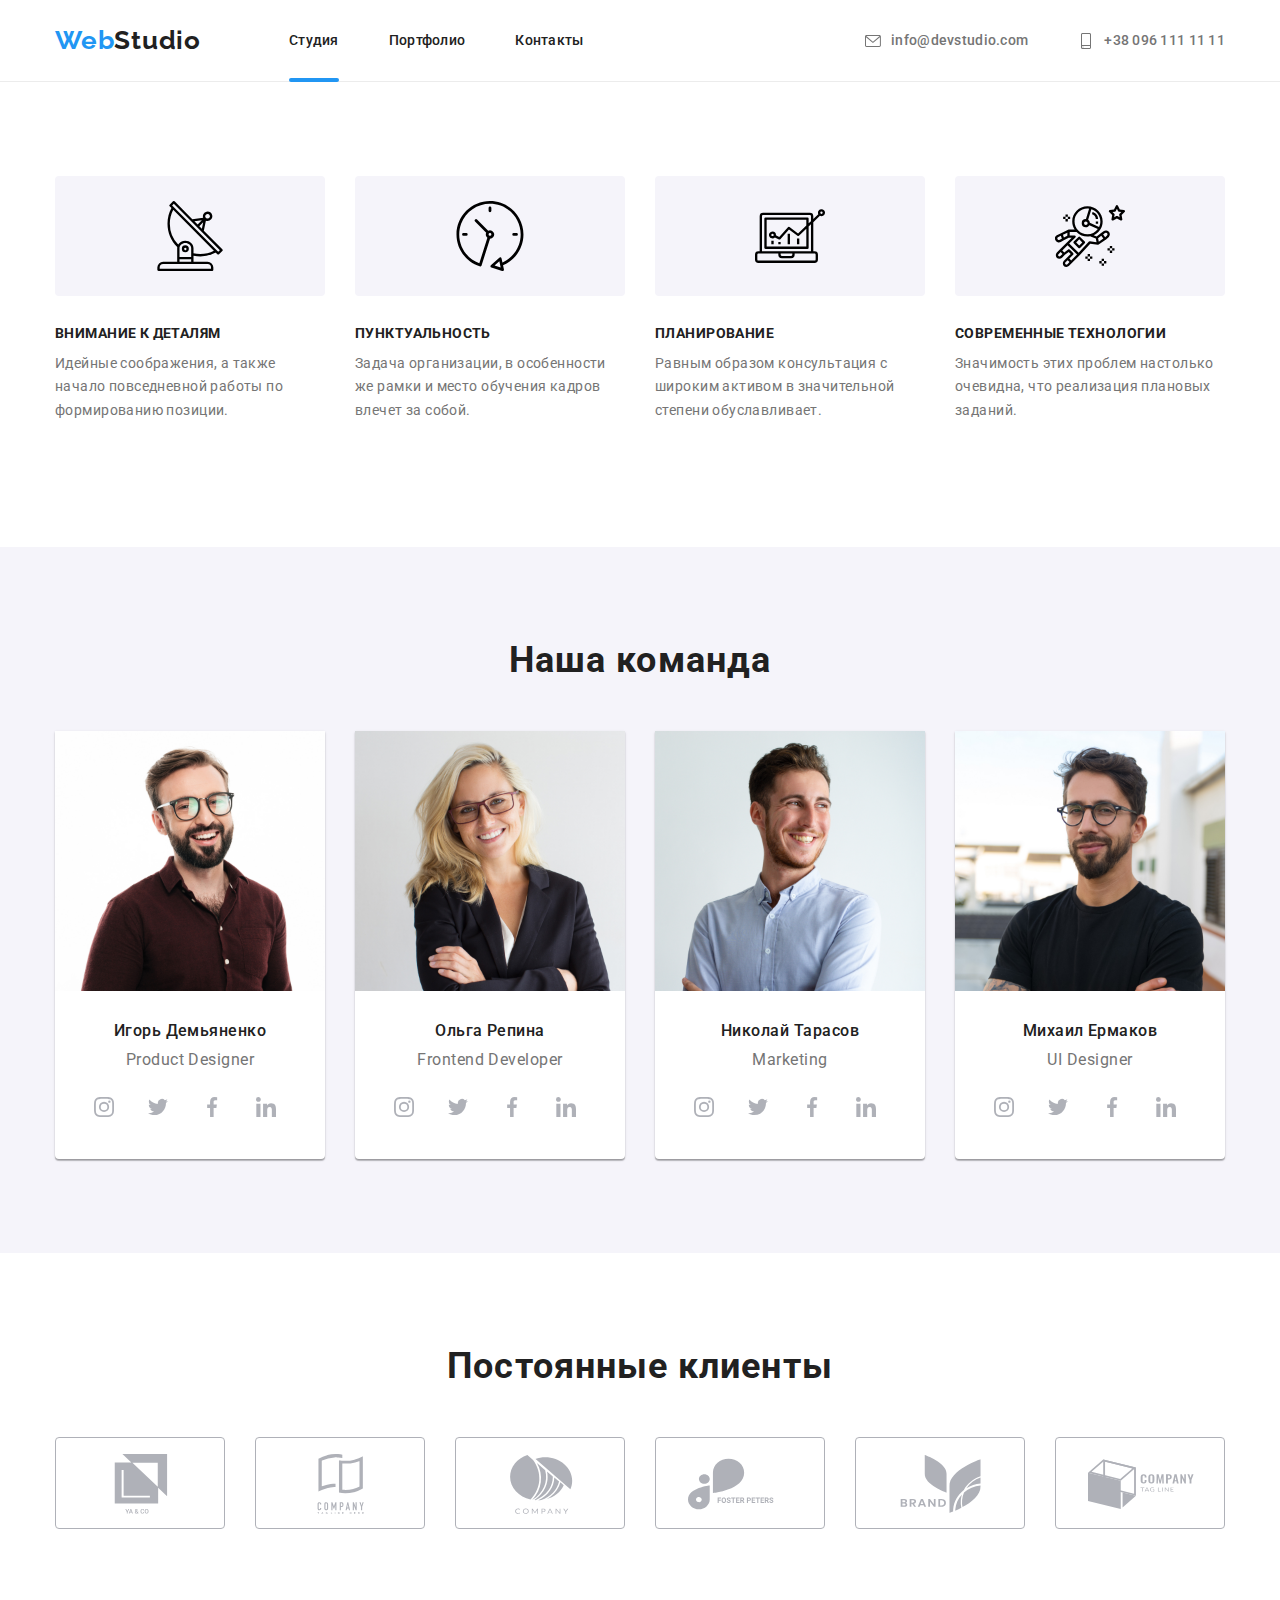
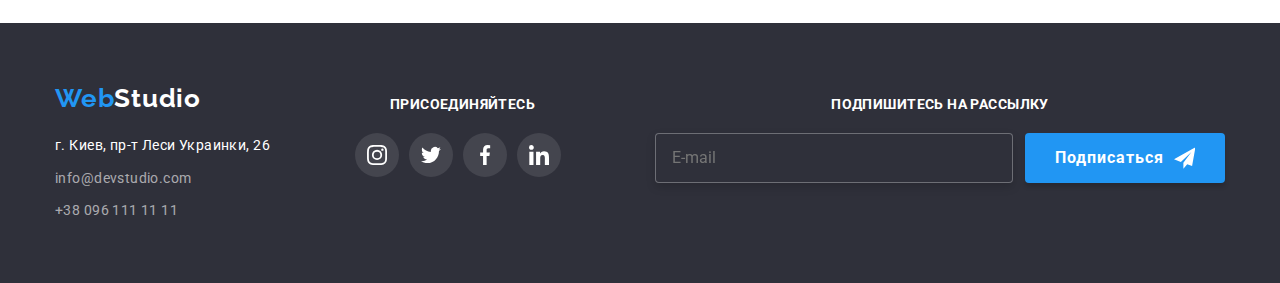
==== index.html @ 1e82c97e "add portfolio styles" ====
<!DOCTYPE html>
<html lang="ru">
  <head>
    <meta charset="UTF-8" />
    <meta http-equiv="X-UA-Compatible" content="IE=edge" />
    <meta name="viewport" content="width=device-width, initial-scale=1.0" />
    <link href="https://fonts.googleapis.com/css2?family=Raleway:wght@700&family=Roboto:wght@400;500;700;900&display=swap" rel="stylesheet">
    <link rel="stylesheet" href="https://cdnjs.cloudflare.com/ajax/libs/modern-normalize/1.1.0/modern-normalize.min.css">
    <link rel="stylesheet" href="css/main.min.css">
    <title>Студия</title>
  </head>
  <body>

    <header class="header">
      <div class="container header-container">
        <nav class="site-nav">
          <a href="index.html" class="logo"><span class="logo__span">Web</span>Studio</a>
          <ul class="site-nav__list list">
            <li class="site-nav__item item"><a href="index.html" class="site-nav__link current">Студия</a></li>
            <li class="site-nav__item item"><a href="portfolio.html" class="site-nav__link ">Портфолио</a></li>
            <li class="site-nav__item item"><a href="#" class="site-nav__link">Контакты</a></li>
          </ul>
        </nav>
        
        <button type="button" class="mobile-menu__btn" data-menu-open>
          <svg class="mobile-menu__icon" width="40px" height="40px">
            <use href="./images/icons.svg#burger-menu"></use>
          </svg>
        </button>

        <ul class="contact-list list">
          <li class="contact-list__item"><a href="mailto:info@devstudio.com" class="contact-list__link">
              <svg class="contact-list__icon" width="16px" height="12px">
                <use href="./images/icons.svg#envelope"></use>
              </svg> info@devstudio.com</a></li>
    
          <li class="contact-list__item"><a href="tel:+380961111111" class="contact-list__link">
              <svg class="contact-list__icon" width="10px" height="16px">
                <use href="./images/icons.svg#smartphone"></use>
              </svg> +38 096 111 11 11</a></li>
        </ul>
      </div>

      <div class="mobile-menu is-open" data-menu>
        <div class="container mobile-menu__container">
        <button type="button" class="mobile-menu__close-btn" data-menu-close>
            <svg class="mobile-menu__close-icon" width="20px" height="20px">
              <use href="./images/icons.svg#cross"></use>
            </svg>
        </button>

        <ul class="mobile-menu__list list">
          <li class="mobile-menu__item">
            <a href="./index.html" class="mobile-menu__item--link">Студия</a>
          </li>
          <li class="mobile-menu__item">
            <a href="./portfolio.html" class="mobile-menu__item--link">Портфолио</a>
          </li>
          <li class="mobile-menu__item">
            <a href="#" class="mobile-menu__item--link last-link">Контакты</a>
          </li>
        </ul>

        
          
          <a href="tel:+380961111111" class="mobile-menu__phone-link"> +38 096 111 11 11</a>
          <a href="mailto:info@devstudio.com" class="mobile-menu__mail-link">info@devstudio.com</a>

          <ul class="social-list list">
            <li class="social-list__item">
              <a href="#" class="social-list__link">Instagram</a>
            </li>
            <li class="social-list__item">
              <a href="#" class="social-list__link">Twitter</a>
            </li>
            <li class="social-list__item">
              <a href="#" class="social-list__link">Facebook</a>
            </li>
            <li class="social-list__item">
              <a href="#" class="social-list__link">LinkedIn</a>
            </li>
          </ul>
        
        </div>
      </div>
    </header>

     <main>
    <!-- <section class="hero-section section">
      <h1 class="hero-section__title">Эффективные решения для вашего бизнеса</h1>
      <button type="button" class="hero-section__btn" data-modal-open>Заказать услугу</button>
    </section> -->
    
    <section class="features-section section">
    <div class="container">
      <ul class="features-list list">
        <li class="features-list__item">
          <div class="features-list__icon">
          <svg  width="70px" height="70px">
            <use href="./images/icons.svg#antenna"></use>
          </svg>
          </div>
          <h3 class="features-list__subtitle">Внимание к деталям</h3>
          <p class="features-list__text"> Идейные соображения, а также начало повседневной работы по формированию позиции.</p>
        </li>

        <li class="features-list__item">
          <div class="features-list__icon">
          <svg width="70px" height="70px">
            <use href="./images/icons.svg#clock"></use>
          </svg>
          </div>
          <h3 class="features-list__subtitle">Пунктуальность</h3>
          <p class="features-list__text">Задача организации, в особенности же рамки и место обучения кадров влечет за собой.</p>
        </li>

        <li class="features-list__item">
          <div class="features-list__icon">
          <svg width="70px" height="70px">
            <use href="./images/icons.svg#diagram"></use>
          </svg>
          </div>
          <h3 class="features-list__subtitle">Планирование</h3>
          <p class="features-list__text">Равным образом консультация с широким активом в значительной степени обуславливает.</p>
        </li>

        <li class="features-list__item">
          <div class="features-list__icon">
          <svg class="features-icon" width="70px" height="70px">
            <use href="./images/icons.svg#astronaut"></use>
          </svg>
          </div>
          <h3 class="features-list__subtitle">Современные технологии</h3>
          <p class="features-list__text">Значимость этих проблем настолько очевидна, что реализация плановых заданий.</p>
        </li>
      </ul>
      </div>
      </section> 
      
      <!-- <section class="services-section section ">
      <div class="container">
        <h2 class="section-title">Чем мы занимаемся</h2>
          <ul class="image-list list">
            <li class="image-list__item"><img src="images/coding.jpg" alt="Кодинг" width="370" height="294">
            <p class="image-list__text">Десктопные приложения</p></li>
            <li class="image-list__item"><img src="images/design.jpg" alt="Дизайн" width="370" height="294">
            <p class="image-list__text">Мобильные приложения</p></li>
            <li class="image-list__item"><img src="images/color_scheme.jpg" alt="Цветовая схема" width="370" height="294">
            <p class="image-list__text">Дизайнерские решения</p></li>
          </ul>
      </div>
      </section> -->
    

    <section class="team-section section">
      <div class="container">
      <h2 class="section-title">Наша команда</h2>
      <ul class="team-list list">
        <li class="team-list__item card">
          <div class="card-thumb">
          <img src="images/product_designer.jpg" alt="Фото сотрудника" width="270" height="260">
          </div>
          <div class="card-content"> 
            <h3 class="team-list__subtitle">Игорь Демьяненко</h3>
            <p class="team-list__text">Product Designer</p>
            <ul class="icon-actions list">
              <li><a href="https://www.instagram.com/" class="icon-actions__item"><svg width="20px" height="20px">
                    <use href="./images/icons.svg#instagram"></use>
                  </svg></a></li>
            
              <li><a href="https://twitter.com/" class="icon-actions__item"><svg width="20px" height="20px">
                    <use href="./images/icons.svg#twitter"></use>
                  </svg></a></li>
            
              <li><a href="https://www.facebook.com/" class="icon-actions__item"><svg width="20px" height="20px">
                    <use href="./images/icons.svg#facebook"></use>
                  </svg></a></li>
            
              <li><a href="https://www.linkedin.com/" class="icon-actions__item"><svg width="20px" height="20px">
                    <use href="./images/icons.svg#linkedin"></use>
                  </svg></a></li>
            </ul>
          </div>
        </li>

        <li class="team-list__item card">
          <div class="card-thumb">
          <img src="images/frontend_developer.jpg" alt="Фото сотрудника" width="270" height="260">
          </div>
          <div class="card-content">
          <h3 class="team-list__subtitle">Ольга Репина</h3>
          <p class="team-list__text">Frontend Developer</p>
          <ul class="icon-actions list">
            <li><a href="https://www.instagram.com/" class="icon-actions__item"><svg width="20px" height="20px">
                  <use href="./images/icons.svg#instagram"></use>
                </svg></a></li>
          
            <li><a href="https://twitter.com/" class="icon-actions__item"><svg width="20px" height="20px">
                  <use href="./images/icons.svg#twitter"></use>
                </svg></a></li>
          
            <li><a href="https://www.facebook.com/" class="icon-actions__item"><svg width="20px" height="20px">
                  <use href="./images/icons.svg#facebook"></use>
                </svg></a></li>
          
            <li><a href="https://www.linkedin.com/" class="icon-actions__item"><svg width="20px" height="20px">
                  <use href="./images/icons.svg#linkedin"></use>
                </svg></a></li>
          </ul>
          </div>
        </li>

        <li class="team-list__item card">
          <div class="card-thumb">
          <img src="images/marketing.jpg" alt="Фото сотрудника" width="270" height="260">
          </div>
          <div class="card-content">
          <h3 class="team-list__subtitle">Николай Тарасов</h3>
          <p class="team-list__text">Marketing</p>
          <ul class="icon-actions list">
            <li><a href="https://www.instagram.com/" class="icon-actions__item"><svg width="20px" height="20px">
                  <use href="./images/icons.svg#instagram"></use>
                </svg></a></li>
          
            <li><a href="https://twitter.com/" class="icon-actions__item"><svg width="20px" height="20px">
                  <use href="./images/icons.svg#twitter"></use>
                </svg></a></li>
          
            <li><a href="https://www.facebook.com/" class="icon-actions__item"><svg width="20px" height="20px">
                  <use href="./images/icons.svg#facebook"></use>
                </svg></a></li>
          
            <li><a href="https://www.linkedin.com/" class="icon-actions__item"><svg width="20px" height="20px">
                  <use href="./images/icons.svg#linkedin"></use>
                </svg></a></li>
          </ul>
          </div>
        </li>

        <li class="team-list__item card">
          <div class="card-thumb">
          <img src="images/ui_designer.jpg" alt="Фото сотрудника" width="270">
          </div>
          <div class="card-content">
          <h3 class="team-list__subtitle">Михаил Ермаков</h3>
          <p class="team-list__text">UI Designer</p>
          <ul class="icon-actions list">
            <li><a href="https://www.instagram.com/" class="icon-actions__item"><svg width="20px" height="20px">
                  <use href="./images/icons.svg#instagram"></use>
                </svg></a></li>
          
            <li><a href="https://twitter.com/" class="icon-actions__item"><svg width="20px" height="20px">
                  <use href="./images/icons.svg#twitter"></use>
                </svg></a></li>
          
            <li><a href="https://www.facebook.com/" class="icon-actions__item"><svg width="20px" height="20px">
                  <use href="./images/icons.svg#facebook"></use>
                </svg></a></li>
          
            <li><a href="https://www.linkedin.com/" class="icon-actions__item"><svg width="20px" height="20px">
                  <use href="./images/icons.svg#linkedin"></use>
                </svg></a></li>
          </ul>
      </div>
    </section>

   <section class="clients-section section">
      <div class="container">
        <h2 class="section-title">Постоянные клиенты</h2>
        <ul class="clients-list list">
          <li class="clients-list__item"><a href="#" class="clients-list__icon">
              <svg width="106px" height="60px">
                <use href="./images/icons.svg#yaco"></use>
              </svg></a>
          </li>

          <li class="clients-list__item"><a href="#" class="clients-list__icon">
              <svg  width="106px" height="60px">
                <use href="./images/icons.svg#company"></use>
              </svg></a>
          </li>

          <li class="clients-list__item"><a href="#" class="clients-list__icon">
            <svg  width="106px" height="60px">
              <use href="./images/icons.svg#company2"></use>
            </svg></a>
          </li>

          <li class="clients-list__item"><a href="#" class="clients-list__icon">
            <svg  width="106px" height="60px">
              <use href="./images/icons.svg#foster-peters"></use>
            </svg></a>
          </li>

          <li class="clients-list__item"><a href="#" class="clients-list__icon">
            <svg width="106px" height="60px">
              <use href="./images/icons.svg#brand"></use>
            </svg></a>
          </li>

          <li class="clients-list__item"><a href="#" class="clients-list__icon">
            <svg width="106px" height="60px">
              <use href="./images/icons.svg#tag-line"></use>
            </svg></a>
          </li>
        </ul>
      </div>
    </section> 
    </main>
    
    <footer class="footer">
      <div class="container">
        <div class="footer-container">
          <div class="footer-info">
            <a href="index.html" class="footer__logo logo"><span class="logo__span">Web</span>Studio</a>
            <address class="footer-info__address">г. Киев, пр-т Леси Украинки, 26</address>
            <a href="mailto:info@devstudio.com" class="footer-info__link">info@devstudio.com</a>
            <a href="tel:+380961111111" class="footer-info__link">+38 096 111 11 11</a>
          </div>

        <div class="footer-join">
        <b class="footer-join__join">Присоединяйтесь</b>
        <ul class="icon-actions list">
          <li><a href="https://www.instagram.com/" class="icon-actions__item footer-icon"><svg width="20px" height="20px">
                <use href="./images/icons.svg#instagram"></use>
              </svg></a></li>
        
          <li><a href="https://twitter.com/" class="icon-actions__item footer-icon"><svg width="20px" height="20px">
                <use href="./images/icons.svg#twitter"></use>
              </svg></a></li>
        
          <li><a href="https://www.facebook.com/" class="icon-actions__item footer-icon"><svg width="20px" height="20px">
                <use href="./images/icons.svg#facebook"></use>
              </svg></a></li>
        
          <li><a href="https://www.linkedin.com/" class="icon-actions__item last footer-icon"><svg width="20px" height="20px">
                <use href="./images/icons.svg#linkedin"></use>
              </svg></a></li>
        </ul>
        </div>

        <div class="footer-form">
          <b class="footer-form__join">Подпишитесь на рассылку</b>

          <form class="footer-form__form">
            <input type="mail" name="mail" id="mail" placeholder="E-mail" class="footer-form__input">
            <button type="submit" class="footer-form__btn">Подписаться
                <svg width="24px" height="24px" class="footer-form__icon">
                  <use href="./images/icons.svg#telegram"></use>
                </svg>
            </button>
            
          </form>
        </div>

      </div>
      
      </div>
    </footer> 
  

    <div class="backdrop is-hidden" data-modal>
      <div class="modal">
        <button class="modal__btn" data-modal-close>
          <svg class="form__icon--close">
          <use href="./images/icons.svg#cross"></use>
          </svg>
        </button>
        <form class="form">
          <h3 class="form__title">Оставьте свои данные, мы вам перезвоним</h3>
            <div class="form__field">
              <label for="name" class="form__label">Имя</label>
              <input type="text" name="name" id="name" class="form__input">
              <svg width="18px" height="18px" class="form__icon">
                <use href="./images/icons.svg#person"></use>
              </svg>
            </div>

            <div class="form__field">
              <label for="tel" class="form__label">Телефон</label>
              <input type="tel" name="tel" id="tel" class="form__input"> 
              <svg width="18px" height="18px" class="form__icon">
                <use href="./images/icons.svg#phone"></use>
              </svg>
          </div>

            <div class="form__field">
              <label for="mail" class="form__label">Почта</label>
              <input type="mail" name="mail" id="mail" class="form__input">
              <svg width="18px" height="18px" class="form__icon">
                <use href="./images/icons.svg#email"></use>
              </svg>
              
          </div>
          <div class="form__field">
          <label class="form__label">Комментарий</label>
            <textarea name="feedback" rows="5" placeholder="Введите текст" class="form__textarea"></textarea>
          </div>
            
            <input type="checkbox" name="policy" id="policy" class="policy-checkbox visually-hidden ">
            <label for="policy" class="policy-checkbox__label">Соглашаюсь с рассылкой и принимаю <a href="#" class="policy-checkbox__link">Условия договора</a></label>

          <button type="submit" class="submit__btn">Отправить</button>
        </form>
      </div>
    </div>

    <script src="./js/modal.js"></script>
    <script src="./js/menu.js"></script>

  </body>
</html>
---- css/main.min.css ----
:root{--primary-text-color: #212121;--secondary-text-color: #757575;--accent-color: #2196f3;--background: #ffffff;--filter-btn-color: #f5f4fa;--main-font: 'Roboto', sans-serif;--logo-font: 'Raleway', sans-serif;--icon: #afb1b8}.visually-hidden{position:absolute;width:1px;height:1px;margin:-1px;border:0;padding:0;clip:rect(0 0 0 0);overflow:hidden}*,*::before,*::after{box-sizing:border-box}h1,h2,h3,h4,h5,h6,p{margin:0}img{display:block;width:100%;height:auto}body{background-color:var(--background);color:var(--primary-text-color);font-family:var(--main-font);margin:0}.list{padding:0;margin:0;list-style:none}@media screen and (min-width: 480px){.section{padding-top:60px;padding-bottom:60px}}@media screen and (min-width: 768px){.section{padding-top:60px;padding-bottom:60px}}@media screen and (min-width: 1200px){.section{padding-top:94px;padding-bottom:94px}}.features-list__text,.team-list__text,.product__info{color:var(--secondary-text-color)}.container{padding-left:15px;padding-right:15px}@media screen and (min-width: 480px){.container{width:480px;margin-left:auto;margin-right:auto}}@media screen and (min-width: 768px){.container{width:768px}}@media screen and (min-width: 1200px){.container{width:1200px}}.logo{color:inherit;font-family:'Raleway', sans-serif;font-weight:700;line-height:1.2;letter-spacing:0.03em;text-decoration:none}@media screen and (min-width: 480px){.logo{font-size:24px}}@media screen and (min-width: 1200px){.logo{font-size:26px}}.footer__logo{color:#ffffff;padding:0}.logo__span{color:var(--accent-color)}.mobile-menu__btn{padding:0;line-height:0;border:none;background-color:transparent;fill:var(--primary-text-color);transition:background-color 250ms cubic-bezier(0.4, 0, 0.2, 1)}.mobile-menu__btn:hover,.mobile-menu__btn:focus{fill:var(--accent-color)}@media screen and (min-width: 768px){.mobile-menu__btn{display:none}}@media screen and (min-width: 1200px){.mobile-menu__btn{display:none}}.mobile-menu{z-index:1;position:absolute;top:0;left:0;width:100%;height:100vh;background:#ffffff;overflow:auto;opacity:0;visibility:hidden;pointer-events:none;transition:opacity 250ms linear, visibility 250ms linear}@media screen and (min-width: 768px){.mobile-menu{display:none}}@media screen and (min-width: 1200px){.mobile-menu{display:none}}.mobile-menu.is-open{opacity:1;visibility:visible;pointer-events:auto}.mobile-menu__close-btn{position:absolute;top:10px;right:15px;padding:0;line-height:0;border:none;background-color:transparent;fill:var(--primary-text-color);transition:background-color 250ms cubic-bezier(0.4, 0, 0.2, 1)}.mobile-menu__close-btn:hover,.mobile-menu__close-btn:focus{fill:var(--accent-color)}.mobile-menu__container{position:relative;padding-top:48px;padding-bottom:48px}.mobile-menu__item--link{display:inline-block;text-decoration:none;font-family:'Roboto';font-style:normal;font-weight:500;font-size:40px;line-height:1.2;letter-spacing:0.02em;margin-bottom:32px;color:var(--primary-text-color);transition:background-color 250ms cubic-bezier(0.4, 0, 0.2, 1)}.mobile-menu__item--link:hover,.mobile-menu__item--link:focus{color:var(--accent-color)}.last-link{margin-bottom:306px}.mobile-menu__phone-link{display:inline-block;margin-bottom:32px;font-family:'Roboto';font-style:normal;font-weight:500;font-size:34px;line-height:1.2;text-decoration:none;letter-spacing:0.02em;color:var(--accent-color)}.mobile-menu__mail-link{display:inline-block;margin-bottom:64px;font-family:'Roboto';font-style:normal;font-weight:500;font-size:24px;line-height:1.2;letter-spacing:0.02em;text-decoration:none;color:#757575}.social-list{display:flex}.social-list__link{font-family:'Roboto';font-style:normal;font-weight:500;font-size:18px;line-height:1.2;letter-spacing:0.02em;color:var(--accent-color);text-decoration:none;margin-right:20px}.social-list__link:not(:last-child)::after{content:'';display:block;position:absolute;width:22px;height:0px;border:1px solid rgba(33,33,33,0.2);transform:rotate(90deg)}.submit__btn,.hero-section__btn,.footer-form__btn{display:flex;align-items:center;text-align:center;letter-spacing:0.06em;color:#FFFFFF;font-family:'Roboto';font-style:normal;font-weight:700;font-size:16px;line-height:1.9;background:var(--accent-color);box-shadow:0px 4px 4px rgba(0,0,0,0.15);border-radius:4px}.submit__btn:hover,.hero-section__btn:hover,.footer-form__btn:hover,.submit__btn:focus,.hero-section__btn:focus,.footer-form__btn:focus{background-color:#188cef}.section-title{margin:0 auto;margin-bottom:30px;font-size:36px;line-height:1.1;text-align:center;letter-spacing:0.03em}@media screen and (min-width: 1200px){.section-title{margin-bottom:50px}}.icon-actions{display:flex}.icon-actions__item{display:block;width:44px;height:44px;padding:12px;margin-right:10px;border-radius:50%;fill:var(--icon);transition:fill 250ms cubic-bezier(0.4, 0, 0.2, 1),background-color 250ms cubic-bezier(0.4, 0, 0.2, 1)}.icon-actions__item:hover,.icon-actions__item:focus{fill:#ffffff;background-color:var(--accent-color)}@media screen and (min-width: 480px){.icon-actions{display:flex;justify-content:center}.icon-actions__item{display:block;width:44px;height:44px;padding:12px;margin-right:10px;border-radius:50%;fill:var(--icon);transition:fill 250ms cubic-bezier(0.4, 0, 0.2, 1),background-color 250ms cubic-bezier(0.4, 0, 0.2, 1)}.icon-actions__item:hover,.icon-actions__item:focus{fill:#ffffff;background-color:var(--accent-color)}}.backdrop{position:fixed;top:0;left:0;width:100%;height:100%;background-color:rgba(0,0,0,0.2);opacity:1;transition:opacity 250ms cubic-bezier(0.4, 0, 0.2, 1)}.backdrop.is-hidden{opacity:0;pointer-events:none}.backdrop.is-hidden .modal{transform:translate(-50%, -50%) scale(0.9)}.modal{width:528px;height:581px;position:absolute;top:50%;left:50%;padding:8px 8px 543px 490px;background-color:#ffffff;box-shadow:0px 1px 3px rgba(0,0,0,0.12),0px 1px 1px rgba(0,0,0,0.14),0px 2px 1px rgba(0,0,0,0.2);border-radius:4px;transform:translate(-50%, -50%) scale(1);transition:transform 250ms cubic-bezier(0.4, 0, 0.2, 1)}.modal__btn{position:absolute;z-index:1;width:30px;height:30px;background:#ffffff;border:1px solid rgba(0,0,0,0.1);box-sizing:border-box;border-radius:100%}.form__icon--close{width:11px;height:11px;transition:fill 250ms cubic-bezier(0.4, 0, 0.2, 1)}.form__icon--close:hover,.form__icon--close:focus{fill:var(--accent-color)}.form{width:100%;position:absolute;top:0;left:0;bottom:0;padding:40px}.form__title{margin-bottom:12px;font-weight:700;font-size:20px;line-height:1.2;text-align:center;letter-spacing:0.03em;color:var(--primary-text-color)}.form__field{position:relative;display:flex;flex-direction:column}.form__label{margin-bottom:4px;font-family:'Roboto';font-size:12px;line-height:1.2;letter-spacing:0.01em;color:var(--secondary-text-color)}.form__input{margin:0;padding:12px 40px;margin-bottom:10px;border:1px solid rgba(33,33,33,0.2);box-sizing:border-box;border-radius:4px;transition:border 250ms cubic-bezier(0.4, 0, 0.2, 1);font-size:16px}.form__input:hover,.form__input:focus{border:1px solid var(--accent-color);box-sizing:border-box;border-radius:4px}.form__input:hover ~ .form__icon,.form__input:focus ~ .form__icon{fill:var(--accent-color)}.form__icon{position:absolute;top:57%;left:12px;transform:translateY(-57%);transition:fill 250ms cubic-bezier(0.4, 0, 0.2, 1)}.form__textarea{margin:0;padding:12px 16px;margin-bottom:20px;border:1px solid rgba(33,33,33,0.2);box-sizing:border-box;border-radius:4px;resize:none}.form__textarea:hover,.form__textarea:focus{border:1px solid var(--accent-color);box-sizing:border-box;border-radius:4px}.form__textarea::placeholder{color:rgba(117,117,117,0.5);font-size:14px;line-height:1.2;letter-spacing:0.01em}.policy-checkbox__label{display:flex;align-items:center;margin-bottom:30px;margin-left:11px;font-size:14px;line-height:1.7;letter-spacing:0.03em;color:var(--secondary-text-color)}.policy-checkbox__label::before{content:'';display:inline-block;width:16px;height:15px;margin-right:7px;cursor:pointer;border:#212121 2px solid;border-radius:2px}.policy-checkbox:focus+.policy-checkbox__label::before{width:16px;height:15px;outline:var(--primary-text-color) 1px solid}.policy-checkbox:checked+.policy-checkbox__label::before{width:16px;height:15px;border:#2196F3 2px solid;border-radius:2px;background-image:url("../images/check.svg");background-color:#2196F3;background-size:contain;background-position:center;background-repeat:no-repeat;margin-right:7px;outline:none}.policy-checkbox__link{color:var(--accent-color);margin:0 auto}.submit__btn{width:200px;height:50px;padding:10px 55px 10px 55px;margin:0 auto;border:none;cursor:pointer;transition:background-color 250ms cubic-bezier(0.4, 0, 0.2, 1),box-shadow 250ms cubic-bezier(0.4, 0, 0.2, 1)}.filter-list{display:flex;justify-content:left;flex-wrap:wrap;margin-bottom:40px}@media screen and (min-width: 768px){.filter-list{margin-bottom:30px;justify-content:center}}@media screen and (min-width: 1200px){.filter-list{margin-bottom:50px}}.filter-list__item{margin-right:8px;margin-bottom:15px}.filter-list__item:last-child{margin-right:0}.filter-list__item:nth-child(n+4){margin-bottom:0}@media screen and (min-width: 768px){.filter-list__item{margin-bottom:0}.filter-list__item:last-child{margin-right:0}}.filter-list__btn{background-color:var(--filter-btn-color);color:var(--primary-text-color);border-radius:4px;padding:6px 22px 6px 22px;border:none;font-family:var(--main-font);font-size:16px;font-weight:500;line-height:1.6;text-align:center;letter-spacing:0.03em;transition:color 250ms cubic-bezier(0.4, 0, 0.2, 1),background-color 250ms cubic-bezier(0.4, 0, 0.2, 1),box-shadsow 250ms cubic-bezier(0.4, 0, 0.2, 1)}.filter-list__btn:hover,.filter-list__btn:focus{background-color:var(--accent-color);color:#ffffff;cursor:pointer;box-shadow:0px 3px 1px rgba(0,0,0,0.1),0px 1px 2px rgba(0,0,0,0.08),0px 2px 2px rgba(0,0,0,0.12)}@media screen and (min-width: 768px){.filter-list__btn{margin-bottom:0}}.site-nav__list{display:none}.contact-list{display:none}.header{border-bottom:1px solid #ececec;background:var(--background);position:relative}@media screen and (min-width: 480px){.header{padding-top:16px;padding-bottom:16px}}@media screen and (min-width: 768px){.header{padding-top:21px;padding-bottom:21px}}@media screen and (min-width: 1200px){.header{padding-top:25px;padding-bottom:25px}}.header-container{display:flex;justify-content:space-between;align-items:center}@media screen and (min-width: 768px){.mobile-menu{display:none}.header .list{font-weight:500;font-size:14px;line-height:1.1;letter-spacing:0.02em}.site-nav__link{color:inherit;text-decoration:none;transition:color 250ms cubic-bezier(0.4, 0, 0.2, 1)}.site-nav__link:hover,.site-nav__link:focus{color:var(--accent-color)}.site-nav__list .site-nav__link{position:relative}.site-nav__link.current::after{content:'';display:block;position:absolute;top:48px;width:100%;height:4px;background:var(--accent-color);border-radius:2px}.header-container,.header-container .site-nav{display:flex;align-items:center}.site-nav__list{display:flex;margin-left:88px}.site-nav__item:not(:last-child){margin-right:50px}.site-nav__link .current{color:var(--accent-color)}.contact-list{display:flex;flex-direction:column;margin-left:auto}.contact-list__item:not(:last-child){margin-left:auto;margin-bottom:10px}.contact-list__link{display:flex;align-items:center;font-size:12px;color:var(--secondary-text-color);fill:var(--secondary-text-color);text-decoration:none;transition:color 250ms cubic-bezier(0.4, 0, 0.2, 1),fill 250ms cubic-bezier(0.4, 0, 0.2, 1)}.contact-list__link:hover,.contact-list__link:focus{color:var(--accent-color);fill:var(--accent-color)}.contact-list__icon{margin-right:8px;width:14px;height:14px}}@media screen and (min-width: 1200px){.site-nav__link.current::after{top:46px}.contact-list{align-items:center;flex-direction:row;margin-left:auto}.contact-list__item:not(:last-child){margin-right:50px;margin-bottom:0}.contact-list__link{display:flex;align-items:center;font-size:14px}.contact-list__icon{margin-right:10px;width:16px;height:16px}}.hero-section{background-color:#2f303a;background-image:linear-gradient(rgba(47,48,58,0.4), rgba(47,48,58,0.4)),url("../images/hero.jpg");padding-top:200px;padding-bottom:200px;text-align:center;max-width:1600px}.hero-section__title{width:696px;color:#ffffff;font-weight:900;font-size:44px;line-height:1.36;letter-spacing:0.06em;text-transform:uppercase;margin:0 auto;margin-bottom:30px}.hero-section__btn{padding:10px 32px 10px 32px;margin:0 auto;border:none;cursor:pointer;box-shadow:0px 4px 4px rgba(0,0,0,0.15);transition:background-color 250ms cubic-bezier(0.4, 0, 0.2, 1)}@media screen and (min-width: 480px){.features-list{display:block}.features-list__item{margin:0 auto;width:450}.features-list__subtitle{text-align:center;margin-bottom:10px;font-size:14px;font-weight:700;line-height:1.1;letter-spacing:0.03em;text-transform:uppercase}.features-list__text{margin-bottom:30px;font-size:14px;line-height:1.7;letter-spacing:0.03em}.features-list__icon{display:flex;width:450px;height:120px;background-color:var(--filter-btn-color);border-radius:4px;margin-bottom:30px;justify-content:center;align-items:center}}@media screen and (min-width: 768px){.features-list{display:flex;flex-wrap:wrap;margin-top:-30px;margin-left:-30px}.features-list__item{position:relative;flex-basis:calc(100% / 2 - 30px);margin-left:30px;margin-top:30px;width:354px}.features-list__subtitle{text-align:left}.features-list__icon{width:354px}}@media screen and (min-width: 1200px){.features-list__icon{width:270px}.features-list{display:flex;flex-wrap:nowrap}.features-list__item{width:270px}.features-list__item:last-child{margin-right:0}}.image-list{display:flex}.image-list__item{margin-right:30px;flex-basis:calc(100% / 3);position:relative}.image-list__item:last-child{margin:0 auto}.image-list__text{position:absolute;padding:27px 0px 27px 0px;margin-right:30px;bottom:0;width:100%;color:#ffffff;font-weight:700;background-color:rgba(47,48,58,0.8);line-height:1.2;text-align:center;text-transform:uppercase}@media screen and (min-width: 480px){.services-section{display:none}}@media screen and (min-width: 768px){.services-section{display:none}}@media screen and (min-width: 480px){.team-section{background-color:#f5f4fa}.team-list{display:block}.team-list__item{margin-bottom:30px}.team-list__item:last-child{margin-bottom:0}.card{box-shadow:0px 1px 3px rgba(0,0,0,0.12),0px 1px 1px rgba(0,0,0,0.14),0px 2px 1px rgba(0,0,0,0.2);border-radius:0px 0px 4px 4px;background:#ffffff}.card-content{padding:30px 32px 30px 32px}.team-list__subtitle{margin-bottom:10px;font-weight:500;font-size:16px;line-height:1.2;text-align:center;letter-spacing:0.03em}.team-list__text{font-size:16px;line-height:1.2;text-align:center;letter-spacing:0.03em;margin-bottom:16px}.features-list__text,.team-list__text,.product__info{color:var(--secondary-text-color)}}@media screen and (min-width: 768px){.team-list{display:flex;flex-wrap:wrap;margin-left:-30px}.team-list__item{position:relative;flex-basis:calc(100% / 2 - 30px);margin-left:30px;width:270px}.team-list__item:nth-child(n+3){margin-bottom:0px}}@media screen and (min-width: 1200px){.team-list{display:flex;flex-wrap:nowrap}.team-list__item{flex-basis:calc(100% / 4);width:270px}.team-list__item:nth-child(n+1){margin-bottom:0px}.team-list__item:last-child{margin-right:0;margin-bottom:0}}@media screen and (min-width: 480px){.clients-list{display:flex;flex-wrap:wrap;flex-direction:row}.clients-list__item{margin-bottom:30px}.clients-list__item:nth-child(n+4){margin-bottom:0px}.clients-list__item:nth-child(even){margin-left:30px}.clients-list__icon{height:92px;border:1px solid var(--icon);border-radius:4px;padding:16px 50px;display:block;fill:var(--icon);transition:fill 250ms cubic-bezier(0.4, 0, 0.2, 1),border 250ms cubic-bezier(0.4, 0, 0.2, 1)}.clients-list__icon:hover,.clients-list__icon:focus{border:1px solid var(--accent-color);fill:var(--accent-color)}}@media screen and (min-width: 768px){.clients-list__item{margin-left:30px;margin-bottom:30px}.clients-list__item:nth-child(n+4){margin-bottom:0}.clients-list__icon{padding:16px 50px}}@media screen and (min-width: 1200px){.clients-list{display:flex;flex-direction:row;flex-wrap:nowrap}.clients-list__item{margin-right:30px;margin-bottom:0;margin-left:0;flex-basis:calc(100% / 6)}.clients-list__item:nth-child(even){margin-left:0px}.clients-list__icon{height:92px;width:170px;border:1px solid var(--icon);border-radius:4px;padding:16px 32px;display:block;fill:var(--icon);transition:fill 250ms cubic-bezier(0.4, 0, 0.2, 1),border 250ms cubic-bezier(0.4, 0, 0.2, 1)}.clients-list__icon:hover,.clients-list__icon:focus{border:1px solid var(--accent-color);fill:var(--accent-color)}}@media screen and (min-width: 480px){.cards-list{display:block}.cards-list__item{position:relative;margin-bottom:30px;transition:box-shadow 250ms cubic-bezier(0.4, 0, 0.2, 1)}.cards-list__item:hover,.cards-list__item:focus{box-shadow:0px 1px 1px rgba(0,0,0,0.12),0px 4px 4px rgba(0,0,0,0.06),1px 4px 6px rgba(0,0,0,0.16)}.cards-list__item:hover .overlay,.cards-list__item:focus .overlay{transform:translateY(0)}.cards-list__item:first-child{margin-top:40px}.product__content{padding:20px 24px 20px 24px;border:1px solid #eeeeee}.product__name{font-weight:700;font-size:18px;line-height:2;letter-spacing:0.06em;margin-bottom:10px}.product__info{line-height:1.8;letter-spacing:0.03em}.cards-list__link{text-decoration:none;color:inherit}.product{position:relative;overflow:hidden}.product .overlay{position:absolute;top:0;left:0;width:100%;height:100%;transform:translateY(100%);background-color:rgba(33,150,243,0.9);transition:transform 250ms cubic-bezier(0.4, 0, 0.2, 1),background-color 250ms cubic-bezier(0.4, 0, 0.2, 1)}.overlay .overlay__text{font-size:18px;line-height:1.5;letter-spacing:0.03em;margin:63px 24px;color:#ffffff}}@media screen and (min-width: 768px){.cards-list{display:flex;flex-wrap:wrap;margin-left:-30px}.cards-list__item{position:relative;flex-basis:calc(100%/2 - 30px);margin-left:30px;transition:box-shadow 250ms cubic-bezier(0.4, 0, 0.2, 1)}.cards-list__item:first-child{margin-top:0px}.product__content{padding:20px 24px 20px 24px;border:1px solid #eeeeee;outline:1px solid red}}@media screen and (min-width: 1200px){.cards-list{display:flex;flex-wrap:wrap;margin-top:-30px;margin-left:-30px}.cards-list__item{position:relative;flex-basis:calc(100% / 3 - 30px);margin-left:30px;margin-top:30px;transition:box-shadow 250ms cubic-bezier(0.4, 0, 0.2, 1)}.cards-list__item:hover,.cards-list__item:focus{box-shadow:0px 1px 1px rgba(0,0,0,0.12),0px 4px 4px rgba(0,0,0,0.06),1px 4px 6px rgba(0,0,0,0.16)}.cards-list__item:hover .overlay,.cards-list__item:focus .overlay{transform:translateY(0)}.cards-list__item:first-child{margin-top:30px}.product__content{padding:20px 24px 20px 24px;border:1px solid #eeeeee}.product__name{font-weight:700;font-size:18px;line-height:2;letter-spacing:0.06em;margin-bottom:10px}.product__info{line-height:1.8;letter-spacing:0.03em}.cards-list__link{text-decoration:none;color:inherit}.product{position:relative;overflow:hidden}.product .overlay{position:absolute;top:0;left:0;width:100%;height:100%;transform:translateY(100%);background-color:rgba(33,150,243,0.9);transition:transform 250ms cubic-bezier(0.4, 0, 0.2, 1),background-color 250ms cubic-bezier(0.4, 0, 0.2, 1)}.overlay .overlay__text{font-size:18px;line-height:1.5;letter-spacing:0.03em;margin:63px 24px;color:#ffffff}}.footer{background-color:#2f303a;padding:60px 0px 60px 0px;display:flex}@media screen and (min-width: 480px){.footer-info{display:flex;flex-direction:column;text-align:center;margin-bottom:60px}}@media screen and (min-width: 768px){.footer-info{margin-right:165px;margin-bottom:0px}}@media screen and (min-width: 1200px){.footer-info{text-align:left;margin-right:0}}.footer-info__link{font-size:14px;line-height:1.7;letter-spacing:0.03em;color:rgba(255,255,255,0.6);text-decoration:none;display:block;margin-top:9px;transition:color 250ms cubic-bezier(0.4, 0, 0.2, 1),fill 250ms cubic-bezier(0.4, 0, 0.2, 1)}.footer-info__link:hover,.footer-info__link:focus{color:var(--accent-color);fill:var(--accent-color)}.footer-info__address{margin:20px 0px 0px 0px;color:#ffffff;font-style:normal;font-size:14px;line-height:1.7;letter-spacing:0.03em}.footer-container,.footer-actions{display:flex}@media screen and (min-width: 480px){.footer-container,.footer-actions{display:block}}@media screen and (min-width: 768px){.footer-container,.footer-actions{display:flex;flex-wrap:wrap;justify-content:center}}@media screen and (min-width: 480px){.footer-join{text-align:center}}@media screen and (min-width: 768){.footer-join{margin-top:0;margin-left:165px}}@media screen and (min-width: 1200px){.footer-join{margin-top:12px;margin-left:auto}}.footer-join__join,.footer-form__join{font-weight:700px;text-transform:uppercase;color:#ffffff;font-size:14px;line-height:1.2;letter-spacing:0.03em}.icon-actions__item.footer-icon{width:44px;height:44px;border-radius:50%;margin-top:20px;padding:12px;fill:#ffffff;background-color:rgba(255,255,255,0.1)}.icon-actions__item.footer-icon:not(:last-child){margin-right:10px}.icon-actions__item.footer-icon:hover,.icon-actions__item.footer-icon:focus{fill:#ffffff;background-color:var(--accent-color)}@media screen and (min-width: 480px){.footer-form{margin-top:60px;text-align:center}}@media screen and (min-width: 1200px){.footer-form{position:relative;margin-top:12px;margin-left:auto}}@media screen and (min-width: 480px){.footer-form__form{display:flex;flex-wrap:wrap;justify-content:center}}@media screen and (min-width: 768px){.footer-form__form{display:flex;flex-direction:column;align-items:center}}@media screen and (min-width: 1200px){.footer-form__form{display:flex;flex-direction:row}}@media screen and (min-width: 480px){.footer-form__input{width:100%;margin-top:20px;padding:15px 16px;border:1px solid rgba(255,255,255,0.3);box-sizing:border-box;filter:drop-shadow(0px 4px 4px rgba(0,0,0,0.15));background:#2F303A;border-radius:4px}}@media screen and (min-width: 768px){.footer-form__input{width:450px}}@media screen and (min-width: 1200px){.footer-form__input{width:358px;margin:20px 12px 0px 0px}}.footer-form__btn{width:200px;height:50px;margin-top:20px;padding:10px 30px 10px 30px;border:none;cursor:pointer;transition:background-color 250ms cubic-bezier(0.4, 0, 0.2, 1),box-shadow 250ms cubic-bezier(0.4, 0, 0.2, 1)}.footer-form__icon{margin-left:10px;fill:#ffffff}
/*# sourceMappingURL=main.min.css.map */
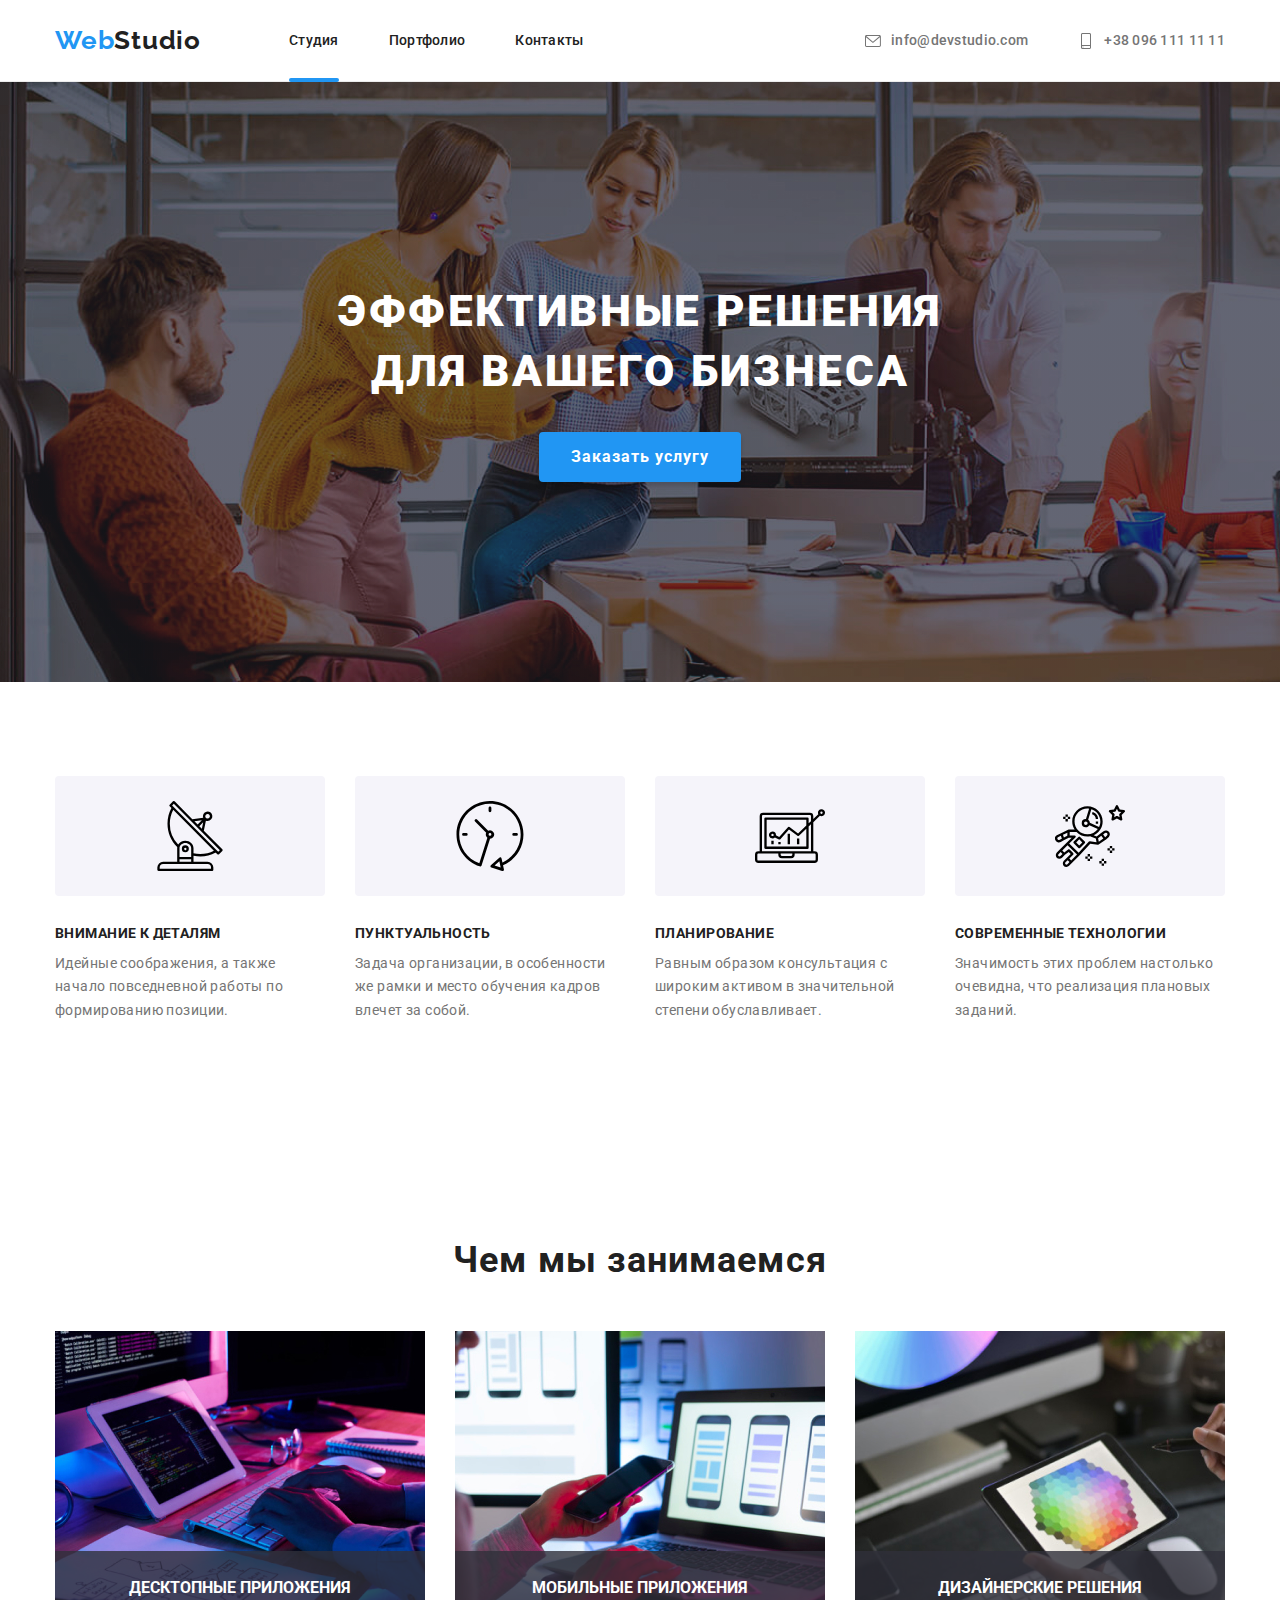
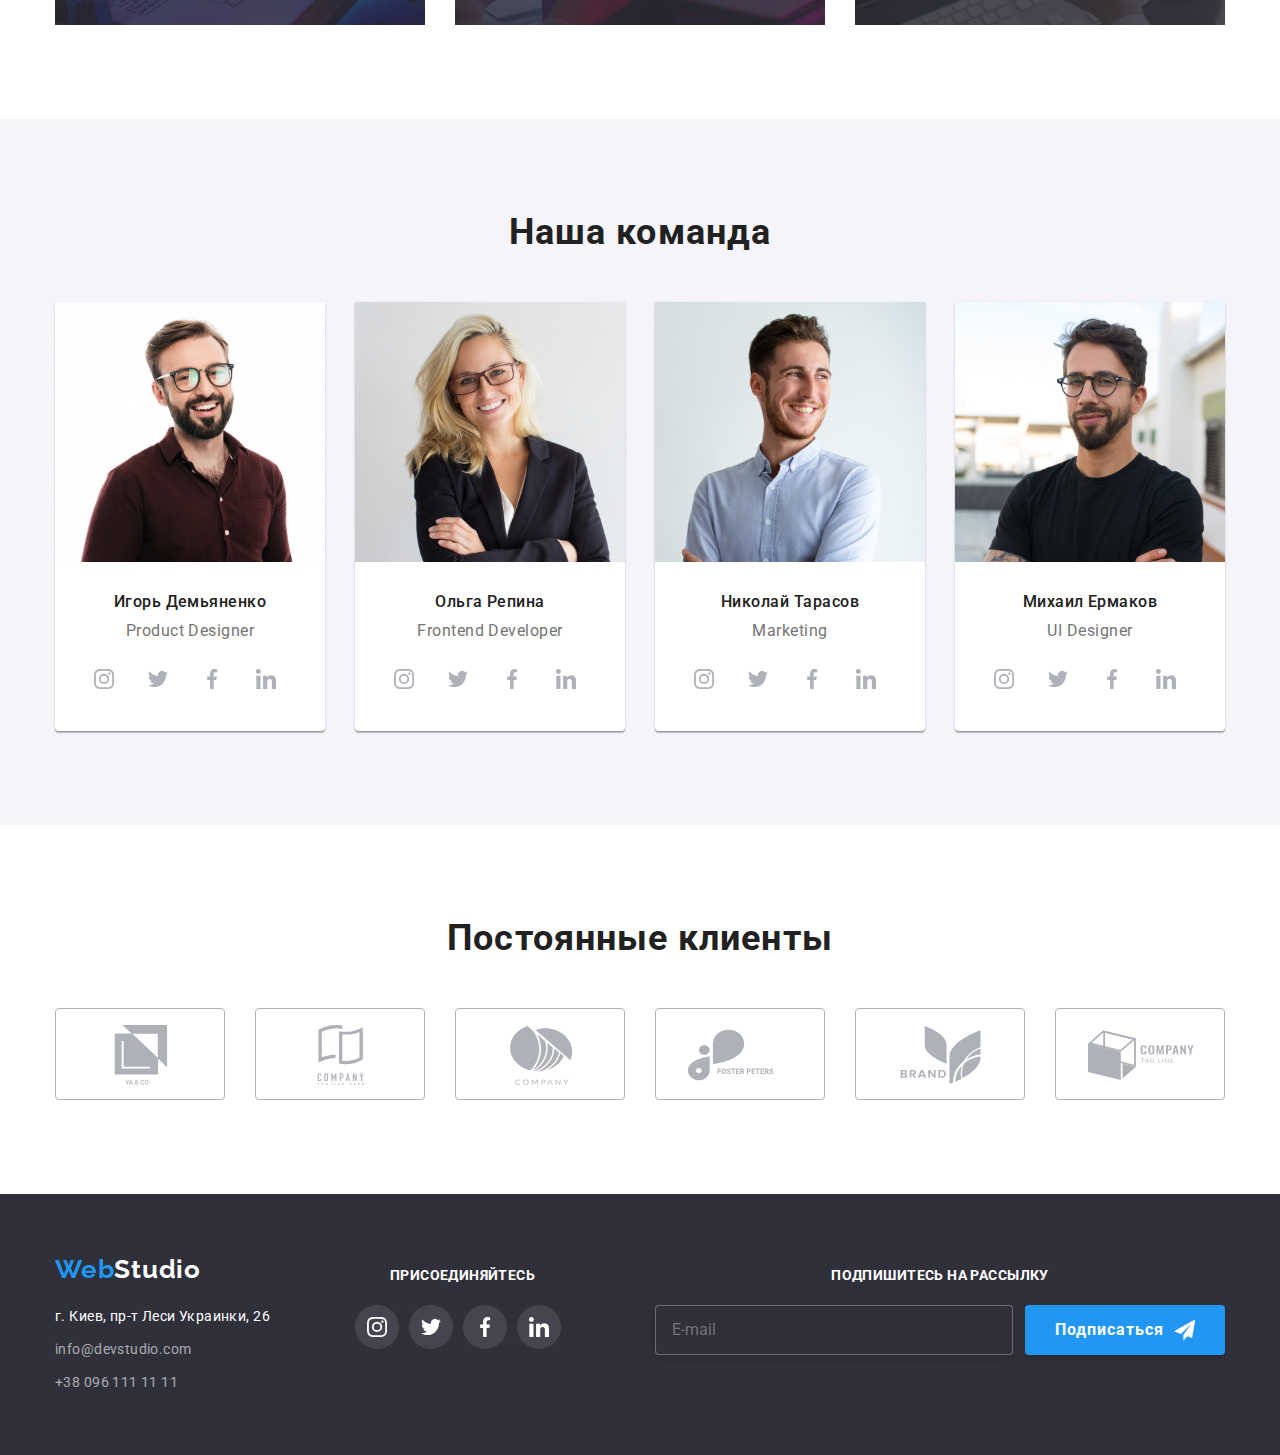
==== commit ab3d8734: "fix card-set on portfolio.html" ====
--- a/index.html
+++ b/index.html
@@ -86,10 +86,10 @@
     </header>
 
      <main>
-    <!-- <section class="hero-section section">
+    <section class="hero-section section">
       <h1 class="hero-section__title">Эффективные решения для вашего бизнеса</h1>
       <button type="button" class="hero-section__btn" data-modal-open>Заказать услугу</button>
-    </section> -->
+    </section> 
     
     <section class="features-section section">
     <div class="container">
@@ -137,7 +137,7 @@
       </div>
       </section> 
       
-      <!-- <section class="services-section section ">
+       <section class="services-section section ">
       <div class="container">
         <h2 class="section-title">Чем мы занимаемся</h2>
           <ul class="image-list list">
@@ -149,7 +149,7 @@
             <p class="image-list__text">Дизайнерские решения</p></li>
           </ul>
       </div>
-      </section> -->
+      </section> 
     
 
     <section class="team-section section">
--- a/css/main.min.css
+++ b/css/main.min.css
@@ -1,3 +1,3 @@
 :root{--primary-text-color: #212121;--secondary-text-color: #757575;--accent-color: #2196f3;--background: #ffffff;--filter-btn-color: #f5f4fa;--main-font: 'Roboto', sans-serif;--logo-font: 'Raleway', sans-serif;--icon: #afb1b8}.visually-hidden{position:absolute;width:1px;height:1px;margin:-1px;border:0;padding:0;clip:rect(0 0 0 0);overflow:hidden}*,*::before,*::after{box-sizing:border-box}h1,h2,h3,h4,h5,h6,p{margin:0}img{display:block;width:100%;height:auto}body{background-color:var(--background);color:var(--primary-text-color);font-family:var(--main-font);margin:0}.list{padding:0;margin:0;list-style:none}@media screen and (min-width: 480px){.section{padding-top:60px;padding-bottom:60px}}@media screen and (min-width: 768px){.section{padding-top:60px;padding-bottom:60px}}@media screen and (min-width: 1200px){.section{padding-top:94px;padding-bottom:94px}}.features-list__text,.team-list__text,.product__info{color:var(--secondary-text-color)}.container{padding-left:15px;padding-right:15px}@media screen and (min-width: 480px){.container{width:480px;margin-left:auto;margin-right:auto}}@media screen and (min-width: 768px){.container{width:768px}}@media screen and (min-width: 1200px){.container{width:1200px}}.logo{color:inherit;font-family:'Raleway', sans-serif;font-weight:700;line-height:1.2;letter-spacing:0.03em;text-decoration:none}@media screen and (min-width: 480px){.logo{font-size:24px}}@media screen and (min-width: 1200px){.logo{font-size:26px}}.footer__logo{color:#ffffff;padding:0}.logo__span{color:var(--accent-color)}.mobile-menu__btn{padding:0;line-height:0;border:none;background-color:transparent;fill:var(--primary-text-color);transition:background-color 250ms cubic-bezier(0.4, 0, 0.2, 1)}.mobile-menu__btn:hover,.mobile-menu__btn:focus{fill:var(--accent-color)}@media screen and (min-width: 768px){.mobile-menu__btn{display:none}}@media screen and (min-width: 1200px){.mobile-menu__btn{display:none}}.mobile-menu{z-index:1;position:absolute;top:0;left:0;width:100%;height:100vh;background:#ffffff;overflow:auto;opacity:0;visibility:hidden;pointer-events:none;transition:opacity 250ms linear,- visibility 250ms linear}@media screen and (min-width: 768px){.mobile-menu{display:none}}@media screen and (min-width: 1200px){.mobile-menu{display:none}}.mobile-menu.is-open{opacity:1;visibility:visible;pointer-events:auto}.mobile-menu__close-btn{position:absolute;top:10px;right:15px;padding:0;line-height:0;border:none;background-color:transparent;fill:var(--primary-text-color);transition:background-color 250ms cubic-bezier(0.4, 0, 0.2, 1)}.mobile-menu__close-btn:hover,.mobile-menu__close-btn:focus{fill:var(--accent-color)}.mobile-menu__container{position:relative;padding-top:48px;padding-bottom:48px}.mobile-menu__item--link{display:inline-block;text-decoration:none;font-family:'Roboto';font-style:normal;font-weight:500;font-size:40px;line-height:1.2;letter-spacing:0.02em;margin-bottom:32px;color:var(--primary-text-color);transition:background-color 250ms cubic-bezier(0.4, 0, 0.2, 1)}.mobile-menu__item--link:hover,.mobile-menu__item--link:focus{color:var(--accent-color)}.last-link{margin-bottom:306px}.mobile-menu__phone-link{display:inline-block;margin-bottom:32px;font-family:'Roboto';font-style:normal;font-weight:500;font-size:34px;line-height:1.2;text-decoration:none;letter-spacing:0.02em;color:var(--accent-color)}.mobile-menu__mail-link{display:inline-block;margin-bottom:64px;font-family:'Roboto';font-style:normal;font-weight:500;font-size:24px;line-height:1.2;letter-spacing:0.02em;text-decoration:none;color:#757575}.social-list{display:flex}.social-list__link{font-family:'Roboto';font-style:normal;font-weight:500;font-size:18px;line-height:1.2;letter-spacing:0.02em;color:var(--accent-color);text-decoration:none;margin-right:20px}.social-list__link:not(:last-child)::after{content:'';display:block;position:absolute;width:22px;height:0px;border:1px solid rgba(33,33,33,0.2);transform:rotate(90deg)}.submit__btn,.hero-section__btn,.footer-form__btn{display:flex;align-items:center;text-align:center;letter-spacing:0.06em;color:#FFFFFF;font-family:'Roboto';font-style:normal;font-weight:700;font-size:16px;line-height:1.9;background:var(--accent-color);box-shadow:0px 4px 4px rgba(0,0,0,0.15);border-radius:4px}.submit__btn:hover,.hero-section__btn:hover,.footer-form__btn:hover,.submit__btn:focus,.hero-section__btn:focus,.footer-form__btn:focus{background-color:#188cef}.section-title{margin:0 auto;margin-bottom:30px;font-size:36px;line-height:1.1;text-align:center;letter-spacing:0.03em}@media screen and (min-width: 1200px){.section-title{margin-bottom:50px}}.icon-actions{display:flex}.icon-actions__item{display:block;width:44px;height:44px;padding:12px;margin-right:10px;border-radius:50%;fill:var(--icon);transition:fill 250ms cubic-bezier(0.4, 0, 0.2, 1),background-color 250ms cubic-bezier(0.4, 0, 0.2, 1)}.icon-actions__item:hover,.icon-actions__item:focus{fill:#ffffff;background-color:var(--accent-color)}@media screen and (min-width: 480px){.icon-actions{display:flex;justify-content:center}.icon-actions__item{display:block;width:44px;height:44px;padding:12px;margin-right:10px;border-radius:50%;fill:var(--icon);transition:fill 250ms cubic-bezier(0.4, 0, 0.2, 1),background-color 250ms cubic-bezier(0.4, 0, 0.2, 1)}.icon-actions__item:hover,.icon-actions__item:focus{fill:#ffffff;background-color:var(--accent-color)}}.backdrop{position:fixed;top:0;left:0;width:100%;height:100%;background-color:rgba(0,0,0,0.2);opacity:1;transition:opacity 250ms cubic-bezier(0.4, 0, 0.2, 1)}.backdrop.is-hidden{opacity:0;pointer-events:none}.backdrop.is-hidden .modal{transform:translate(-50%, -50%) scale(0.9)}.modal{width:528px;height:581px;position:absolute;top:50%;left:50%;padding:8px 8px 543px 490px;background-color:#ffffff;box-shadow:0px 1px 3px rgba(0,0,0,0.12),0px 1px 1px rgba(0,0,0,0.14),0px 2px 1px rgba(0,0,0,0.2);border-radius:4px;transform:translate(-50%, -50%) scale(1);transition:transform 250ms cubic-bezier(0.4, 0, 0.2, 1)}.modal__btn{position:absolute;z-index:1;width:30px;height:30px;background:#ffffff;border:1px solid rgba(0,0,0,0.1);box-sizing:border-box;border-radius:100%}.form__icon--close{width:11px;height:11px;transition:fill 250ms cubic-bezier(0.4, 0, 0.2, 1)}.form__icon--close:hover,.form__icon--close:focus{fill:var(--accent-color)}.form{width:100%;position:absolute;top:0;left:0;bottom:0;padding:40px}.form__title{margin-bottom:12px;font-weight:700;font-size:20px;line-height:1.2;text-align:center;letter-spacing:0.03em;color:var(--primary-text-color)}.form__field{position:relative;display:flex;flex-direction:column}.form__label{margin-bottom:4px;font-family:'Roboto';font-size:12px;line-height:1.2;letter-spacing:0.01em;color:var(--secondary-text-color)}.form__input{margin:0;padding:12px 40px;margin-bottom:10px;border:1px solid rgba(33,33,33,0.2);box-sizing:border-box;border-radius:4px;transition:border 250ms cubic-bezier(0.4, 0, 0.2, 1);font-size:16px}.form__input:hover,.form__input:focus{border:1px solid var(--accent-color);box-sizing:border-box;border-radius:4px}.form__input:hover ~ .form__icon,.form__input:focus ~ .form__icon{fill:var(--accent-color)}.form__icon{position:absolute;top:57%;left:12px;transform:translateY(-57%);transition:fill 250ms cubic-bezier(0.4, 0, 0.2, 1)}.form__textarea{margin:0;padding:12px 16px;margin-bottom:20px;border:1px solid rgba(33,33,33,0.2);box-sizing:border-box;border-radius:4px;resize:none}.form__textarea:hover,.form__textarea:focus{border:1px solid var(--accent-color);box-sizing:border-box;border-radius:4px}.form__textarea::placeholder{color:rgba(117,117,117,0.5);font-size:14px;line-height:1.2;letter-spacing:0.01em}.policy-checkbox__label{display:flex;align-items:center;margin-bottom:30px;margin-left:11px;font-size:14px;line-height:1.7;letter-spacing:0.03em;color:var(--secondary-text-color)}.policy-checkbox__label::before{content:'';display:inline-block;width:16px;height:15px;margin-right:7px;cursor:pointer;border:#212121 2px solid;border-radius:2px}.policy-checkbox:focus+.policy-checkbox__label::before{width:16px;height:15px;outline:var(--primary-text-color) 1px solid}.policy-checkbox:checked+.policy-checkbox__label::before{width:16px;height:15px;border:#2196F3 2px solid;border-radius:2px;background-image:url("../images/check.svg");background-color:#2196F3;background-size:contain;background-position:center;background-repeat:no-repeat;margin-right:7px;outline:none}.policy-checkbox__link{color:var(--accent-color);margin:0 auto}.submit__btn{width:200px;height:50px;padding:10px 55px 10px 55px;margin:0 auto;border:none;cursor:pointer;transition:background-color 250ms cubic-bezier(0.4, 0, 0.2, 1),box-shadow 250ms cubic-bezier(0.4, 0, 0.2, 1)}.filter-list{display:flex;justify-content:left;flex-wrap:wrap;margin-bottom:40px}@media screen and (min-width: 768px){.filter-list{margin-bottom:30px;justify-content:center}}@media screen and (min-width: 1200px){.filter-list{margin-bottom:50px}}.filter-list__item{margin-right:8px;margin-bottom:15px}.filter-list__item:last-child{margin-right:0}.filter-list__item:nth-child(n+4){margin-bottom:0}@media screen and (min-width: 768px){.filter-list__item{margin-bottom:0}.filter-list__item:last-child{margin-right:0}}.filter-list__btn{background-color:var(--filter-btn-color);color:var(--primary-text-color);border-radius:4px;padding:6px 22px 6px 22px;border:none;font-family:var(--main-font);font-size:16px;font-weight:500;line-height:1.6;text-align:center;letter-spacing:0.03em;transition:color 250ms cubic-bezier(0.4, 0, 0.2, 1),background-color 250ms cubic-bezier(0.4, 0, 0.2, 1),box-shadsow 250ms cubic-bezier(0.4, 0, 0.2, 1)}.filter-list__btn:hover,.filter-list__btn:focus{background-color:var(--accent-color);color:#ffffff;cursor:pointer;box-shadow:0px 3px 1px rgba(0,0,0,0.1),0px 1px 2px rgba(0,0,0,0.08),0px 2px 2px rgba(0,0,0,0.12)}@media screen and (min-width: 768px){.filter-list__btn{margin-bottom:0}}.site-nav__list{display:none}.contact-list{display:none}.header{border-bottom:1px solid #ececec;background:var(--background);position:relative}@media screen and (min-width: 480px){.header{padding-top:16px;padding-bottom:16px}}@media screen and (min-width: 768px){.header{padding-top:21px;padding-bottom:21px}}@media screen and (min-width: 1200px){.header{padding-top:25px;padding-bottom:25px}}.header-container{display:flex;justify-content:space-between;align-items:center}@media screen and (min-width: 768px){.mobile-menu{display:none}.header .list{font-weight:500;font-size:14px;line-height:1.1;letter-spacing:0.02em}.site-nav__link{color:inherit;text-decoration:none;transition:color 250ms cubic-bezier(0.4, 0, 0.2, 1)}.site-nav__link:hover,.site-nav__link:focus{color:var(--accent-color)}.site-nav__list .site-nav__link{position:relative}.site-nav__link.current::after{content:'';display:block;position:absolute;top:48px;width:100%;height:4px;background:var(--accent-color);border-radius:2px}.header-container,.header-container .site-nav{display:flex;align-items:center}.site-nav__list{display:flex;margin-left:88px}.site-nav__item:not(:last-child){margin-right:50px}.site-nav__link .current{color:var(--accent-color)}.contact-list{display:flex;flex-direction:column;margin-left:auto}.contact-list__item:not(:last-child){margin-left:auto;margin-bottom:10px}.contact-list__link{display:flex;align-items:center;font-size:12px;color:var(--secondary-text-color);fill:var(--secondary-text-color);text-decoration:none;transition:color 250ms cubic-bezier(0.4, 0, 0.2, 1),fill 250ms cubic-bezier(0.4, 0, 0.2, 1)}.contact-list__link:hover,.contact-list__link:focus{color:var(--accent-color);fill:var(--accent-color)}.contact-list__icon{margin-right:8px;width:14px;height:14px}}@media screen and (min-width: 1200px){.site-nav__link.current::after{top:46px}.contact-list{align-items:center;flex-direction:row;margin-left:auto}.contact-list__item:not(:last-child){margin-right:50px;margin-bottom:0}.contact-list__link{display:flex;align-items:center;font-size:14px}.contact-list__icon{margin-right:10px;width:16px;height:16px}}.hero-section{background-color:#2f303a;background-image:linear-gradient(rgba(47,48,58,0.4), rgba(47,48,58,0.4)),url("../images/hero.jpg");padding-top:200px;padding-bottom:200px;text-align:center;max-width:1600px}.hero-section__title{width:696px;color:#ffffff;font-weight:900;font-size:44px;line-height:1.36;letter-spacing:0.06em;text-transform:uppercase;margin:0 auto;margin-bottom:30px}.hero-section__btn{padding:10px 32px 10px 32px;margin:0 auto;border:none;cursor:pointer;box-shadow:0px 4px 4px rgba(0,0,0,0.15);transition:background-color 250ms cubic-bezier(0.4, 0, 0.2, 1)}@media screen and (min-width: 480px){.features-list{display:block}.features-list__item{margin:0 auto;width:450}.features-list__subtitle{text-align:center;margin-bottom:10px;font-size:14px;font-weight:700;line-height:1.1;letter-spacing:0.03em;text-transform:uppercase}.features-list__text{margin-bottom:30px;font-size:14px;line-height:1.7;letter-spacing:0.03em}.features-list__icon{display:flex;width:450px;height:120px;background-color:var(--filter-btn-color);border-radius:4px;margin-bottom:30px;justify-content:center;align-items:center}}@media screen and (min-width: 768px){.features-list{display:flex;flex-wrap:wrap;margin-top:-30px;margin-left:-30px}.features-list__item{position:relative;flex-basis:calc(100% / 2 - 30px);margin-left:30px;margin-top:30px;width:354px}.features-list__subtitle{text-align:left}.features-list__icon{width:354px}}@media screen and (min-width: 1200px){.features-list__icon{width:270px}.features-list{display:flex;flex-wrap:nowrap}.features-list__item{width:270px}.features-list__item:last-child{margin-right:0}}.image-list{display:flex}.image-list__item{margin-right:30px;flex-basis:calc(100% / 3);position:relative}.image-list__item:last-child{margin:0 auto}.image-list__text{position:absolute;padding:27px 0px 27px 0px;margin-right:30px;bottom:0;width:100%;color:#ffffff;font-weight:700;background-color:rgba(47,48,58,0.8);line-height:1.2;text-align:center;text-transform:uppercase}@media screen and (min-width: 480px){.services-section{display:none}}@media screen and (min-width: 768px){.services-section{display:none}}@media screen and (min-width: 480px){.team-section{background-color:#f5f4fa}.team-list{display:block}.team-list__item{margin-bottom:30px}.team-list__item:last-child{margin-bottom:0}.card{box-shadow:0px 1px 3px rgba(0,0,0,0.12),0px 1px 1px rgba(0,0,0,0.14),0px 2px 1px rgba(0,0,0,0.2);border-radius:0px 0px 4px 4px;background:#ffffff}.card-content{padding:30px 32px 30px 32px}.team-list__subtitle{margin-bottom:10px;font-weight:500;font-size:16px;line-height:1.2;text-align:center;letter-spacing:0.03em}.team-list__text{font-size:16px;line-height:1.2;text-align:center;letter-spacing:0.03em;margin-bottom:16px}.features-list__text,.team-list__text,.product__info{color:var(--secondary-text-color)}}@media screen and (min-width: 768px){.team-list{display:flex;flex-wrap:wrap;margin-left:-30px}.team-list__item{position:relative;flex-basis:calc(100% / 2 - 30px);margin-left:30px;width:270px}.team-list__item:nth-child(n+3){margin-bottom:0px}}@media screen and (min-width: 1200px){.team-list{display:flex;flex-wrap:nowrap}.team-list__item{flex-basis:calc(100% / 4);width:270px}.team-list__item:nth-child(n+1){margin-bottom:0px}.team-list__item:last-child{margin-right:0;margin-bottom:0}}@media screen and (min-width: 480px){.clients-list{display:flex;flex-wrap:wrap;flex-direction:row}.clients-list__item{margin-bottom:30px}.clients-list__item:nth-child(n+4){margin-bottom:0px}.clients-list__item:nth-child(even){margin-left:30px}.clients-list__icon{height:92px;border:1px solid var(--icon);border-radius:4px;padding:16px 50px;display:block;fill:var(--icon);transition:fill 250ms cubic-bezier(0.4, 0, 0.2, 1),border 250ms cubic-bezier(0.4, 0, 0.2, 1)}.clients-list__icon:hover,.clients-list__icon:focus{border:1px solid var(--accent-color);fill:var(--accent-color)}}@media screen and (min-width: 768px){.clients-list__item{margin-left:30px;margin-bottom:30px}.clients-list__item:nth-child(n+4){margin-bottom:0}.clients-list__icon{padding:16px 50px}}@media screen and (min-width: 1200px){.clients-list{display:flex;flex-direction:row;flex-wrap:nowrap}.clients-list__item{margin-right:30px;margin-bottom:0;margin-left:0;flex-basis:calc(100% / 6)}.clients-list__item:nth-child(even){margin-left:0px}.clients-list__icon{height:92px;width:170px;border:1px solid var(--icon);border-radius:4px;padding:16px 32px;display:block;fill:var(--icon);transition:fill 250ms cubic-bezier(0.4, 0, 0.2, 1),border 250ms cubic-bezier(0.4, 0, 0.2, 1)}.clients-list__icon:hover,.clients-list__icon:focus{border:1px solid var(--accent-color);fill:var(--accent-color)}}@media screen and (min-width: 480px){.cards-list{display:block}.cards-list__item{position:relative;margin-bottom:30px;transition:box-shadow 250ms cubic-bezier(0.4, 0, 0.2, 1)}.cards-list__item:hover,.cards-list__item:focus{box-shadow:0px 1px 1px rgba(0,0,0,0.12),0px 4px 4px rgba(0,0,0,0.06),1px 4px 6px rgba(0,0,0,0.16)}.cards-list__item:hover .overlay,.cards-list__item:focus .overlay{transform:translateY(0)}.cards-list__item:first-child{margin-top:40px}.product__content{padding:20px 24px 20px 24px;border:1px solid #eeeeee}.product__name{font-weight:700;font-size:18px;line-height:2;letter-spacing:0.06em;margin-bottom:10px}.product__info{line-height:1.8;letter-spacing:0.03em}.cards-list__link{text-decoration:none;color:inherit}.product{position:relative;overflow:hidden}.product .overlay{position:absolute;top:0;left:0;width:100%;height:100%;transform:translateY(100%);background-color:rgba(33,150,243,0.9);transition:transform 250ms cubic-bezier(0.4, 0, 0.2, 1),background-color 250ms cubic-bezier(0.4, 0, 0.2, 1)}.overlay .overlay__text{font-size:18px;line-height:1.5;letter-spacing:0.03em;margin:63px 24px;color:#ffffff}}@media screen and (min-width: 768px){.cards-list{display:flex;flex-wrap:wrap;margin-left:-30px}.cards-list__item{position:relative;flex-basis:calc(100%/2 - 30px);margin-left:30px;transition:box-shadow 250ms cubic-bezier(0.4, 0, 0.2, 1)}.cards-list__item:first-child{margin-top:0px}.product__content{padding:20px 24px 20px 24px;border:1px solid #eeeeee;outline:1px solid red}}@media screen and (min-width: 1200px){.cards-list{display:flex;flex-wrap:wrap;margin-top:-30px;margin-left:-30px}.cards-list__item{position:relative;flex-basis:calc(100% / 3 - 30px);margin-left:30px;margin-top:30px;transition:box-shadow 250ms cubic-bezier(0.4, 0, 0.2, 1)}.cards-list__item:hover,.cards-list__item:focus{box-shadow:0px 1px 1px rgba(0,0,0,0.12),0px 4px 4px rgba(0,0,0,0.06),1px 4px 6px rgba(0,0,0,0.16)}.cards-list__item:hover .overlay,.cards-list__item:focus .overlay{transform:translateY(0)}.cards-list__item:first-child{margin-top:30px}.product__content{padding:20px 24px 20px 24px;border:1px solid #eeeeee}.product__name{font-weight:700;font-size:18px;line-height:2;letter-spacing:0.06em;margin-bottom:10px}.product__info{line-height:1.8;letter-spacing:0.03em}.cards-list__link{text-decoration:none;color:inherit}.product{position:relative;overflow:hidden}.product .overlay{position:absolute;top:0;left:0;width:100%;height:100%;transform:translateY(100%);background-color:rgba(33,150,243,0.9);transition:transform 250ms cubic-bezier(0.4, 0, 0.2, 1),background-color 250ms cubic-bezier(0.4, 0, 0.2, 1)}.overlay .overlay__text{font-size:18px;line-height:1.5;letter-spacing:0.03em;margin:63px 24px;color:#ffffff}}.footer{background-color:#2f303a;padding:60px 0px 60px 0px;display:flex}@media screen and (min-width: 480px){.footer-info{display:flex;flex-direction:column;text-align:center;margin-bottom:60px}}@media screen and (min-width: 768px){.footer-info{margin-right:165px;margin-bottom:0px}}@media screen and (min-width: 1200px){.footer-info{text-align:left;margin-right:0}}.footer-info__link{font-size:14px;line-height:1.7;letter-spacing:0.03em;color:rgba(255,255,255,0.6);text-decoration:none;display:block;margin-top:9px;transition:color 250ms cubic-bezier(0.4, 0, 0.2, 1),fill 250ms cubic-bezier(0.4, 0, 0.2, 1)}.footer-info__link:hover,.footer-info__link:focus{color:var(--accent-color);fill:var(--accent-color)}.footer-info__address{margin:20px 0px 0px 0px;color:#ffffff;font-style:normal;font-size:14px;line-height:1.7;letter-spacing:0.03em}.footer-container,.footer-actions{display:flex}@media screen and (min-width: 480px){.footer-container,.footer-actions{display:block}}@media screen and (min-width: 768px){.footer-container,.footer-actions{display:flex;flex-wrap:wrap;justify-content:center}}@media screen and (min-width: 480px){.footer-join{text-align:center}}@media screen and (min-width: 768){.footer-join{margin-top:0;margin-left:165px}}@media screen and (min-width: 1200px){.footer-join{margin-top:12px;margin-left:auto}}.footer-join__join,.footer-form__join{font-weight:700px;text-transform:uppercase;color:#ffffff;font-size:14px;line-height:1.2;letter-spacing:0.03em}.icon-actions__item.footer-icon{width:44px;height:44px;border-radius:50%;margin-top:20px;padding:12px;fill:#ffffff;background-color:rgba(255,255,255,0.1)}.icon-actions__item.footer-icon:not(:last-child){margin-right:10px}.icon-actions__item.footer-icon:hover,.icon-actions__item.footer-icon:focus{fill:#ffffff;background-color:var(--accent-color)}@media screen and (min-width: 480px){.footer-form{margin-top:60px;text-align:center}}@media screen and (min-width: 1200px){.footer-form{position:relative;margin-top:12px;margin-left:auto}}@media screen and (min-width: 480px){.footer-form__form{display:flex;flex-wrap:wrap;justify-content:center}}@media screen and (min-width: 768px){.footer-form__form{display:flex;flex-direction:column;align-items:center}}@media screen and (min-width: 1200px){.footer-form__form{display:flex;flex-direction:row}}@media screen and (min-width: 480px){.footer-form__input{width:100%;margin-top:20px;padding:15px 16px;border:1px solid rgba(255,255,255,0.3);box-sizing:border-box;filter:drop-shadow(0px 4px 4px rgba(0,0,0,0.15));background:#2F303A;border-radius:4px}}@media screen and (min-width: 768px){.footer-form__input{width:450px}}@media screen and (min-width: 1200px){.footer-form__input{width:358px;margin:20px 12px 0px 0px}}.footer-form__btn{width:200px;height:50px;margin-top:20px;padding:10px 30px 10px 30px;border:none;cursor:pointer;transition:background-color 250ms cubic-bezier(0.4, 0, 0.2, 1),box-shadow 250ms cubic-bezier(0.4, 0, 0.2, 1)}.footer-form__icon{margin-left:10px;fill:#ffffff}
+ visibility 250ms linear}@media screen and (min-width: 768px){.mobile-menu{display:none}}@media screen and (min-width: 1200px){.mobile-menu{display:none}}.mobile-menu.is-open{opacity:1;visibility:visible;pointer-events:auto}.mobile-menu__close-btn{position:absolute;top:10px;right:15px;padding:16px 10px 0px 0px;line-height:0;border:none;background-color:transparent;fill:var(--primary-text-color);transition:background-color 250ms cubic-bezier(0.4, 0, 0.2, 1)}.mobile-menu__close-btn:hover,.mobile-menu__close-btn:focus{fill:var(--accent-color)}.mobile-menu__container{position:relative;padding-top:48px;padding-bottom:48px}.mobile-menu__item--link{display:inline-block;text-decoration:none;font-family:'Roboto';font-style:normal;font-weight:500;font-size:40px;line-height:1.2;letter-spacing:0.02em;margin-bottom:32px;color:var(--primary-text-color);transition:background-color 250ms cubic-bezier(0.4, 0, 0.2, 1)}.mobile-menu__item--link:hover,.mobile-menu__item--link:focus{color:var(--accent-color)}.last-link{margin-bottom:306px}.mobile-menu__phone-link{display:inline-block;margin-bottom:32px;font-family:'Roboto';font-style:normal;font-weight:500;font-size:34px;line-height:1.2;text-decoration:none;letter-spacing:0.02em;color:var(--accent-color)}.mobile-menu__mail-link{display:inline-block;margin-bottom:64px;font-family:'Roboto';font-style:normal;font-weight:500;font-size:24px;line-height:1.2;letter-spacing:0.02em;text-decoration:none;color:#757575}.social-list{display:flex}.social-list__link{font-family:'Roboto';font-style:normal;font-weight:500;font-size:18px;line-height:1.2;letter-spacing:0.02em;color:var(--accent-color);text-decoration:none;margin-right:20px}.social-list__item::before{content:'';display:block;position:absolute;flex-shrink:0;width:22px;height:0px;border:1px solid rgba(33,33,33,0.2);transform:rotate(90deg)}.submit__btn,.hero-section__btn,.footer-form__btn{display:flex;align-items:center;text-align:center;letter-spacing:0.06em;color:#FFFFFF;font-family:'Roboto';font-style:normal;font-weight:700;font-size:16px;line-height:1.9;background:var(--accent-color);box-shadow:0px 4px 4px rgba(0,0,0,0.15);border-radius:4px}.submit__btn:hover,.hero-section__btn:hover,.footer-form__btn:hover,.submit__btn:focus,.hero-section__btn:focus,.footer-form__btn:focus{background-color:#188cef}.section-title{margin:0 auto;margin-bottom:30px;font-size:36px;line-height:1.1;text-align:center;letter-spacing:0.03em}@media screen and (min-width: 1200px){.section-title{margin-bottom:50px}}.icon-actions{display:flex}.icon-actions__item{display:block;width:44px;height:44px;padding:12px;margin-right:10px;border-radius:50%;fill:var(--icon);transition:fill 250ms cubic-bezier(0.4, 0, 0.2, 1),background-color 250ms cubic-bezier(0.4, 0, 0.2, 1)}.icon-actions__item:hover,.icon-actions__item:focus{fill:#ffffff;background-color:var(--accent-color)}@media screen and (min-width: 480px){.icon-actions{display:flex;justify-content:center}.icon-actions__item{display:block;width:44px;height:44px;padding:12px;margin-right:10px;border-radius:50%;fill:var(--icon);transition:fill 250ms cubic-bezier(0.4, 0, 0.2, 1),background-color 250ms cubic-bezier(0.4, 0, 0.2, 1)}.icon-actions__item:hover,.icon-actions__item:focus{fill:#ffffff;background-color:var(--accent-color)}}.backdrop{position:fixed;top:0;left:0;width:100%;height:100%;background-color:rgba(0,0,0,0.2);opacity:1;transition:opacity 250ms cubic-bezier(0.4, 0, 0.2, 1)}.backdrop.is-hidden{opacity:0;pointer-events:none}.backdrop.is-hidden .modal{transform:translate(-50%, -50%) scale(0.9)}.modal{position:absolute;top:50%;left:50%;background-color:#ffffff;box-shadow:0px 1px 3px rgba(0,0,0,0.12),0px 1px 1px rgba(0,0,0,0.14),0px 2px 1px rgba(0,0,0,0.2);border-radius:4px;transform:translate(-50%, -50%) scale(1);transition:transform 250ms cubic-bezier(0.4, 0, 0.2, 1)}@media screen and (min-width: 480px){.modal{width:450px;height:609px;padding:8px 8px 571px 412px}}@media screen and (min-width: 1200px){.modal{width:528px;height:581px;padding:8px 8px 543px 490px}}.modal__btn{position:absolute;z-index:1;width:30px;height:30px;background:#ffffff;border:1px solid rgba(0,0,0,0.1);box-sizing:border-box;border-radius:100%}.form__icon--close{width:11px;height:11px;transition:fill 250ms cubic-bezier(0.4, 0, 0.2, 1)}.form__icon--close:hover,.form__icon--close:focus{fill:var(--accent-color)}.form{width:100%;position:absolute;top:0;left:0;bottom:0;padding:40px}.form__title{margin-bottom:12px;font-weight:700;font-size:20px;line-height:1.2;text-align:center;letter-spacing:0.03em;color:var(--primary-text-color)}.form__field{position:relative;display:flex;flex-direction:column}.form__label{margin-bottom:4px;font-family:'Roboto';font-size:12px;line-height:1.2;letter-spacing:0.01em;color:var(--secondary-text-color)}.form__input{margin:0;padding:12px 40px;margin-bottom:10px;border:1px solid rgba(33,33,33,0.2);box-sizing:border-box;border-radius:4px;transition:border 250ms cubic-bezier(0.4, 0, 0.2, 1);font-size:16px}.form__input:hover,.form__input:focus{border:1px solid var(--accent-color);box-sizing:border-box;border-radius:4px}.form__input:hover ~ .form__icon,.form__input:focus ~ .form__icon{fill:var(--accent-color)}.form__icon{position:absolute;top:57%;left:12px;transform:translateY(-57%);transition:fill 250ms cubic-bezier(0.4, 0, 0.2, 1)}.form__textarea{margin:0;padding:12px 16px;margin-bottom:20px;border:1px solid rgba(33,33,33,0.2);box-sizing:border-box;border-radius:4px;resize:none}.form__textarea:hover,.form__textarea:focus{border:1px solid var(--accent-color);box-sizing:border-box;border-radius:4px}.form__textarea::placeholder{color:rgba(117,117,117,0.5);font-size:14px;line-height:1.2;letter-spacing:0.01em}.policy-checkbox__label{display:flex;align-items:center;margin-bottom:30px;letter-spacing:0.03em;color:var(--secondary-text-color)}.policy-checkbox__label::before{content:'';display:inline-block;width:16px;height:15px;margin-right:7px;cursor:pointer;border:#212121 2px solid;border-radius:2px}.policy-checkbox:focus+.policy-checkbox__label::before{width:16px;height:15px;outline:var(--primary-text-color) 1px solid}.policy-checkbox:checked+.policy-checkbox__label::before{width:16px;height:15px;border:#2196F3 2px solid;border-radius:2px;background-image:url("../images/check.svg");background-color:#2196F3;background-size:contain;background-position:center;background-repeat:no-repeat;margin-right:7px;outline:none}@media screen and (min-width: 480px){.policy-checkbox__label{font-size:12px;line-height:1.2}}@media screen and (min-width: 1200px){.policy-checkbox__label{font-size:14px;line-height:1.7;margin-left:11px}}.policy-checkbox__link{color:var(--accent-color);margin:0 auto}.submit__btn{width:200px;height:50px;padding:10px 55px 10px 55px;margin:0 auto;border:none;cursor:pointer;transition:background-color 250ms cubic-bezier(0.4, 0, 0.2, 1),box-shadow 250ms cubic-bezier(0.4, 0, 0.2, 1)}.filter-list{display:flex;justify-content:left;flex-wrap:wrap;margin-bottom:40px}@media screen and (min-width: 768px){.filter-list{margin-bottom:30px;justify-content:center}}@media screen and (min-width: 1200px){.filter-list{margin-bottom:50px}}.filter-list__item{margin-right:8px;margin-bottom:15px}.filter-list__item:last-child{margin-right:0}.filter-list__item:nth-child(n+4){margin-bottom:0}@media screen and (min-width: 768px){.filter-list__item{margin-bottom:0}.filter-list__item:last-child{margin-right:0}}.filter-list__btn{background-color:var(--filter-btn-color);color:var(--primary-text-color);border-radius:4px;padding:6px 22px 6px 22px;border:none;font-family:var(--main-font);font-size:16px;font-weight:500;line-height:1.6;text-align:center;letter-spacing:0.03em;transition:color 250ms cubic-bezier(0.4, 0, 0.2, 1),background-color 250ms cubic-bezier(0.4, 0, 0.2, 1),box-shadsow 250ms cubic-bezier(0.4, 0, 0.2, 1)}.filter-list__btn:hover,.filter-list__btn:focus{background-color:var(--accent-color);color:#ffffff;cursor:pointer;box-shadow:0px 3px 1px rgba(0,0,0,0.1),0px 1px 2px rgba(0,0,0,0.08),0px 2px 2px rgba(0,0,0,0.12)}@media screen and (min-width: 768px){.filter-list__btn{margin-bottom:0}}.site-nav__list{display:none}.contact-list{display:none}.header{border-bottom:1px solid #ececec;background:var(--background);position:relative}@media screen and (min-width: 480px){.header{padding-top:16px;padding-bottom:16px}}@media screen and (min-width: 768px){.header{padding-top:21px;padding-bottom:21px}}@media screen and (min-width: 1200px){.header{padding-top:25px;padding-bottom:25px}}.header-container{display:flex;justify-content:space-between;align-items:center}@media screen and (min-width: 768px){.mobile-menu{display:none}.header .list{font-weight:500;font-size:14px;line-height:1.1;letter-spacing:0.02em}.site-nav__link{color:inherit;text-decoration:none;transition:color 250ms cubic-bezier(0.4, 0, 0.2, 1)}.site-nav__link:hover,.site-nav__link:focus{color:var(--accent-color)}.site-nav__list .site-nav__link{position:relative}.site-nav__link.current::after{content:'';display:block;position:absolute;top:48px;width:100%;height:4px;background:var(--accent-color);border-radius:2px}.header-container,.header-container .site-nav{display:flex;align-items:center}.site-nav__list{display:flex;margin-left:88px}.site-nav__item:not(:last-child){margin-right:50px}.site-nav__link .current{color:var(--accent-color)}.contact-list{display:flex;flex-direction:column;margin-left:auto}.contact-list__item:not(:last-child){margin-left:auto;margin-bottom:10px}.contact-list__link{display:flex;align-items:center;font-size:12px;color:var(--secondary-text-color);fill:var(--secondary-text-color);text-decoration:none;transition:color 250ms cubic-bezier(0.4, 0, 0.2, 1),fill 250ms cubic-bezier(0.4, 0, 0.2, 1)}.contact-list__link:hover,.contact-list__link:focus{color:var(--accent-color);fill:var(--accent-color)}.contact-list__icon{margin-right:8px;width:14px;height:14px}}@media screen and (min-width: 1200px){.site-nav__link.current::after{top:46px}.contact-list{align-items:center;flex-direction:row;margin-left:auto}.contact-list__item:not(:last-child){margin-right:50px;margin-bottom:0}.contact-list__link{display:flex;align-items:center;font-size:14px}.contact-list__icon{margin-right:10px;width:16px;height:16px}}.hero-section{background-color:#2f303a;background-image:linear-gradient(rgba(47,48,58,0.4), rgba(47,48,58,0.4)),url("../images/hero.jpg");padding-top:200px;padding-bottom:200px;text-align:center;max-width:1600px}.hero-section__title{font-family:'Roboto';font-style:normal;color:#ffffff;font-weight:900;text-align:center;letter-spacing:0.06em;text-transform:uppercase;margin:0 auto;margin-bottom:30px}@media screen and (min-width: 480px){.hero-section__title{width:360px;font-size:26px;line-height:1.6}}@media screen and (min-width: 1200px){.hero-section__title{width:696px;font-size:44px;line-height:1.36}}.hero-section__btn{padding:10px 32px 10px 32px;margin:0 auto;border:none;cursor:pointer;box-shadow:0px 4px 4px rgba(0,0,0,0.15);transition:background-color 250ms cubic-bezier(0.4, 0, 0.2, 1)}@media screen and (min-width: 480px){.features-list{display:block}.features-list__item{margin:0 auto;width:450}.features-list__subtitle{text-align:center;margin-bottom:10px;font-size:14px;font-weight:700;line-height:1.1;letter-spacing:0.03em;text-transform:uppercase}.features-list__text{margin-bottom:30px;font-size:14px;line-height:1.7;letter-spacing:0.03em}.features-list__icon{display:flex;width:450px;height:120px;background-color:var(--filter-btn-color);border-radius:4px;margin-bottom:30px;justify-content:center;align-items:center}}@media screen and (min-width: 768px){.features-list{display:flex;flex-wrap:wrap;margin-top:-30px;margin-left:-30px}.features-list__item{position:relative;flex-basis:calc(100% / 2 - 30px);margin-left:30px;margin-top:30px;width:354px}.features-list__subtitle{text-align:left}.features-list__icon{width:354px}}@media screen and (min-width: 1200px){.features-list__icon{width:270px}.features-list{display:flex;flex-wrap:nowrap}.features-list__item{width:270px}.features-list__item:last-child{margin-right:0}}.image-list{display:flex}.image-list__item{margin-right:30px;flex-basis:calc(100% / 3);position:relative}.image-list__item:last-child{margin:0 auto}.image-list__text{position:absolute;padding:27px 0px 27px 0px;margin-right:30px;bottom:0;width:100%;color:#ffffff;font-weight:700;background-color:rgba(47,48,58,0.8);line-height:1.2;text-align:center;text-transform:uppercase}@media screen and (min-width: 480px){.services-section{display:none}}@media screen and (min-width: 768px){.services-section{display:none}}@media screen and (min-width: 1200px){.services-section{display:block}}@media screen and (min-width: 480px){.team-section{background-color:#f5f4fa}.team-list{display:block}.team-list__item{margin-bottom:30px}.team-list__item:last-child{margin-bottom:0}.card{box-shadow:0px 1px 3px rgba(0,0,0,0.12),0px 1px 1px rgba(0,0,0,0.14),0px 2px 1px rgba(0,0,0,0.2);border-radius:0px 0px 4px 4px;background:#ffffff}.card-content{padding:30px 32px 30px 32px}.team-list__subtitle{margin-bottom:10px;font-weight:500;font-size:16px;line-height:1.2;text-align:center;letter-spacing:0.03em}.team-list__text{font-size:16px;line-height:1.2;text-align:center;letter-spacing:0.03em;margin-bottom:16px}.features-list__text,.team-list__text,.product__info{color:var(--secondary-text-color)}}@media screen and (min-width: 768px){.team-list{display:flex;flex-wrap:wrap;margin-left:-30px}.team-list__item{position:relative;flex-basis:calc(100% / 2 - 30px);margin-left:30px;width:270px}.team-list__item:nth-child(n+3){margin-bottom:0px}}@media screen and (min-width: 1200px){.team-list{display:flex;flex-wrap:nowrap}.team-list__item{flex-basis:calc(100% / 4);width:270px}.team-list__item:nth-child(n+1){margin-bottom:0px}.team-list__item:last-child{margin-right:0;margin-bottom:0}}@media screen and (min-width: 480px){.clients-list{display:flex;flex-wrap:wrap;flex-direction:row}.clients-list__item{margin-bottom:30px}.clients-list__item:nth-child(n+4){margin-bottom:0px}.clients-list__item:nth-child(even){margin-left:30px}.clients-list__icon{height:92px;border:1px solid var(--icon);border-radius:4px;padding:16px 50px;display:block;fill:var(--icon);transition:fill 250ms cubic-bezier(0.4, 0, 0.2, 1),border 250ms cubic-bezier(0.4, 0, 0.2, 1)}.clients-list__icon:hover,.clients-list__icon:focus{border:1px solid var(--accent-color);fill:var(--accent-color)}}@media screen and (min-width: 768px){.clients-list__item{margin-left:30px;margin-bottom:30px}.clients-list__item:nth-child(n+4){margin-bottom:0}.clients-list__icon{padding:16px 50px}}@media screen and (min-width: 1200px){.clients-list{display:flex;flex-direction:row;flex-wrap:nowrap}.clients-list__item{margin-right:30px;margin-bottom:0;margin-left:0;flex-basis:calc(100% / 6)}.clients-list__item:nth-child(even){margin-left:0px}.clients-list__icon{height:92px;width:170px;border:1px solid var(--icon);border-radius:4px;padding:16px 32px;display:block;fill:var(--icon);transition:fill 250ms cubic-bezier(0.4, 0, 0.2, 1),border 250ms cubic-bezier(0.4, 0, 0.2, 1)}.clients-list__icon:hover,.clients-list__icon:focus{border:1px solid var(--accent-color);fill:var(--accent-color)}}@media screen and (min-width: 480px){.cards-list{display:block}.cards-list__item{position:relative;margin-bottom:30px;transition:box-shadow 250ms cubic-bezier(0.4, 0, 0.2, 1)}.cards-list__item:hover,.cards-list__item:focus{box-shadow:0px 1px 1px rgba(0,0,0,0.12),0px 4px 4px rgba(0,0,0,0.06),1px 4px 6px rgba(0,0,0,0.16)}.cards-list__item:hover .overlay,.cards-list__item:focus .overlay{transform:translateY(0)}.cards-list__item:first-child{margin-top:40px}.product__content{padding:20px 24px 20px 24px;border:1px solid #eeeeee}.product__name{font-weight:700;font-size:18px;line-height:2;letter-spacing:0.06em;margin-bottom:10px}.product__info{line-height:1.8;letter-spacing:0.03em}.cards-list__link{text-decoration:none;color:inherit}.product{position:relative;overflow:hidden}.product .overlay{position:absolute;top:0;left:0;width:100%;height:100%;transform:translateY(100%);background-color:rgba(33,150,243,0.9);transition:transform 250ms cubic-bezier(0.4, 0, 0.2, 1),background-color 250ms cubic-bezier(0.4, 0, 0.2, 1)}.overlay .overlay__text{font-size:18px;line-height:1.5;letter-spacing:0.03em;margin:63px 24px;color:#ffffff}}@media screen and (min-width: 768px){.cards-list{display:flex;flex-wrap:wrap;margin-left:-30px}.cards-list__item{position:relative;flex-basis:calc(100% / 2 - 30px);margin-left:30px}.cards-list__item:first-child{margin-top:0px}.cards-list__link{display:flex;flex-direction:column;text-decoration:none;color:inherit;height:100%}.product__content{flex-grow:1}}@media screen and (min-width: 1200px){.cards-list{display:flex;flex-direction:row;flex-wrap:wrap;margin-left:-30px}.cards-list__item{position:relative;flex-basis:calc(100% / 3 - 30px)}}.footer{background-color:#2f303a;padding:60px 0px 60px 0px;display:flex}@media screen and (min-width: 480px){.footer-info{display:flex;flex-direction:column;text-align:center;margin-bottom:60px}}@media screen and (min-width: 768px){.footer-info{margin-right:165px;margin-bottom:0px}}@media screen and (min-width: 1200px){.footer-info{text-align:left;margin-right:0}}.footer-info__link{font-size:14px;line-height:1.7;letter-spacing:0.03em;color:rgba(255,255,255,0.6);text-decoration:none;display:block;margin-top:9px;transition:color 250ms cubic-bezier(0.4, 0, 0.2, 1),fill 250ms cubic-bezier(0.4, 0, 0.2, 1)}.footer-info__link:hover,.footer-info__link:focus{color:var(--accent-color);fill:var(--accent-color)}.footer-info__address{margin:20px 0px 0px 0px;color:#ffffff;font-style:normal;font-size:14px;line-height:1.7;letter-spacing:0.03em}.footer-container,.footer-actions{display:flex}@media screen and (min-width: 480px){.footer-container,.footer-actions{display:block}}@media screen and (min-width: 768px){.footer-container,.footer-actions{display:flex;flex-wrap:wrap;justify-content:center}}@media screen and (min-width: 480px){.footer-join{text-align:center}}@media screen and (min-width: 768){.footer-join{margin-top:0;margin-left:165px}}@media screen and (min-width: 1200px){.footer-join{margin-top:12px;margin-left:auto}}.footer-join__join,.footer-form__join{font-weight:700px;text-transform:uppercase;color:#ffffff;font-size:14px;line-height:1.2;letter-spacing:0.03em}.icon-actions__item.footer-icon{width:44px;height:44px;border-radius:50%;margin-top:20px;padding:12px;fill:#ffffff;background-color:rgba(255,255,255,0.1)}.icon-actions__item.footer-icon:not(:last-child){margin-right:10px}.icon-actions__item.footer-icon:hover,.icon-actions__item.footer-icon:focus{fill:#ffffff;background-color:var(--accent-color)}@media screen and (min-width: 480px){.footer-form{margin-top:60px;text-align:center}}@media screen and (min-width: 1200px){.footer-form{position:relative;margin-top:12px;margin-left:auto}}@media screen and (min-width: 480px){.footer-form__form{display:flex;flex-wrap:wrap;justify-content:center}}@media screen and (min-width: 768px){.footer-form__form{display:flex;flex-direction:column;align-items:center}}@media screen and (min-width: 1200px){.footer-form__form{display:flex;flex-direction:row}}@media screen and (min-width: 480px){.footer-form__input{width:100%;margin-top:20px;padding:15px 16px;border:1px solid rgba(255,255,255,0.3);box-sizing:border-box;filter:drop-shadow(0px 4px 4px rgba(0,0,0,0.15));background:#2F303A;border-radius:4px}}@media screen and (min-width: 768px){.footer-form__input{width:450px}}@media screen and (min-width: 1200px){.footer-form__input{width:358px;margin:20px 12px 0px 0px}}.footer-form__btn{width:200px;height:50px;margin-top:20px;padding:10px 30px 10px 30px;border:none;cursor:pointer;transition:background-color 250ms cubic-bezier(0.4, 0, 0.2, 1),box-shadow 250ms cubic-bezier(0.4, 0, 0.2, 1)}.footer-form__icon{margin-left:10px;fill:#ffffff}
 /*# sourceMappingURL=main.min.css.map */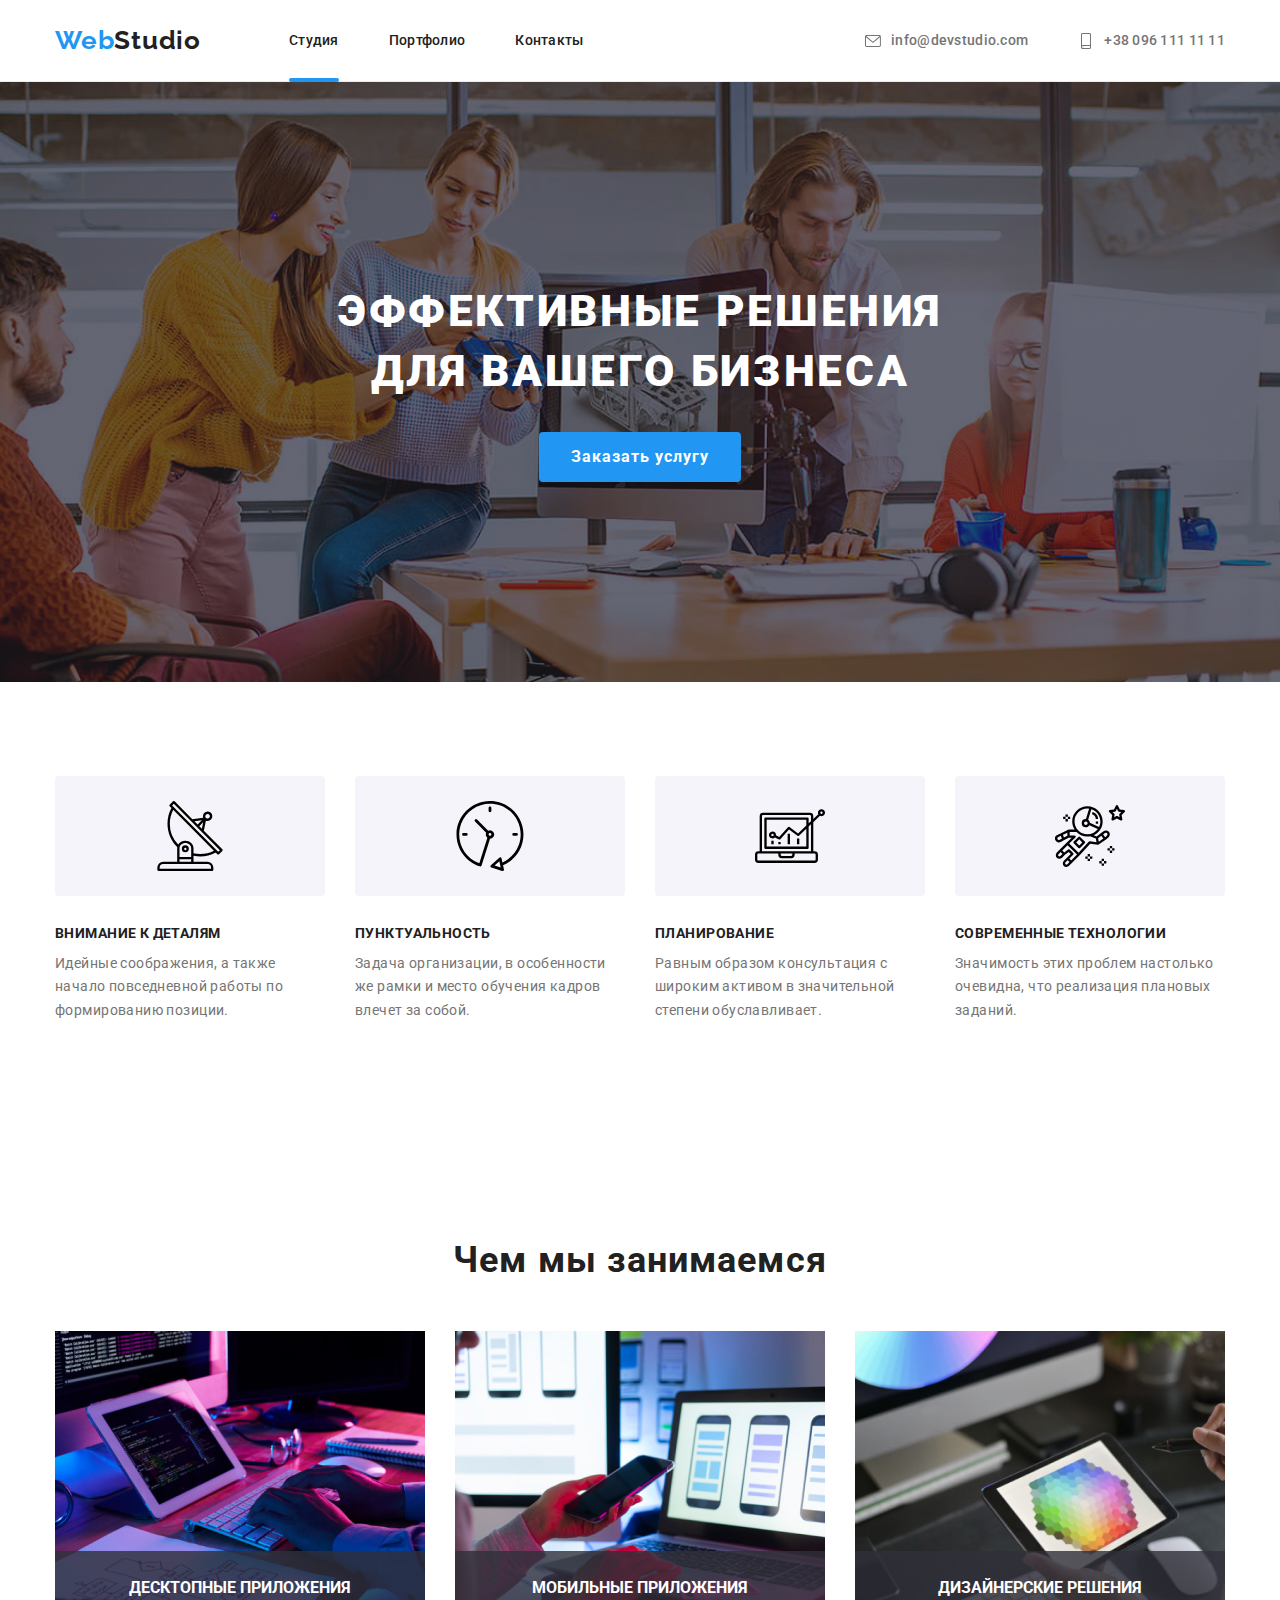
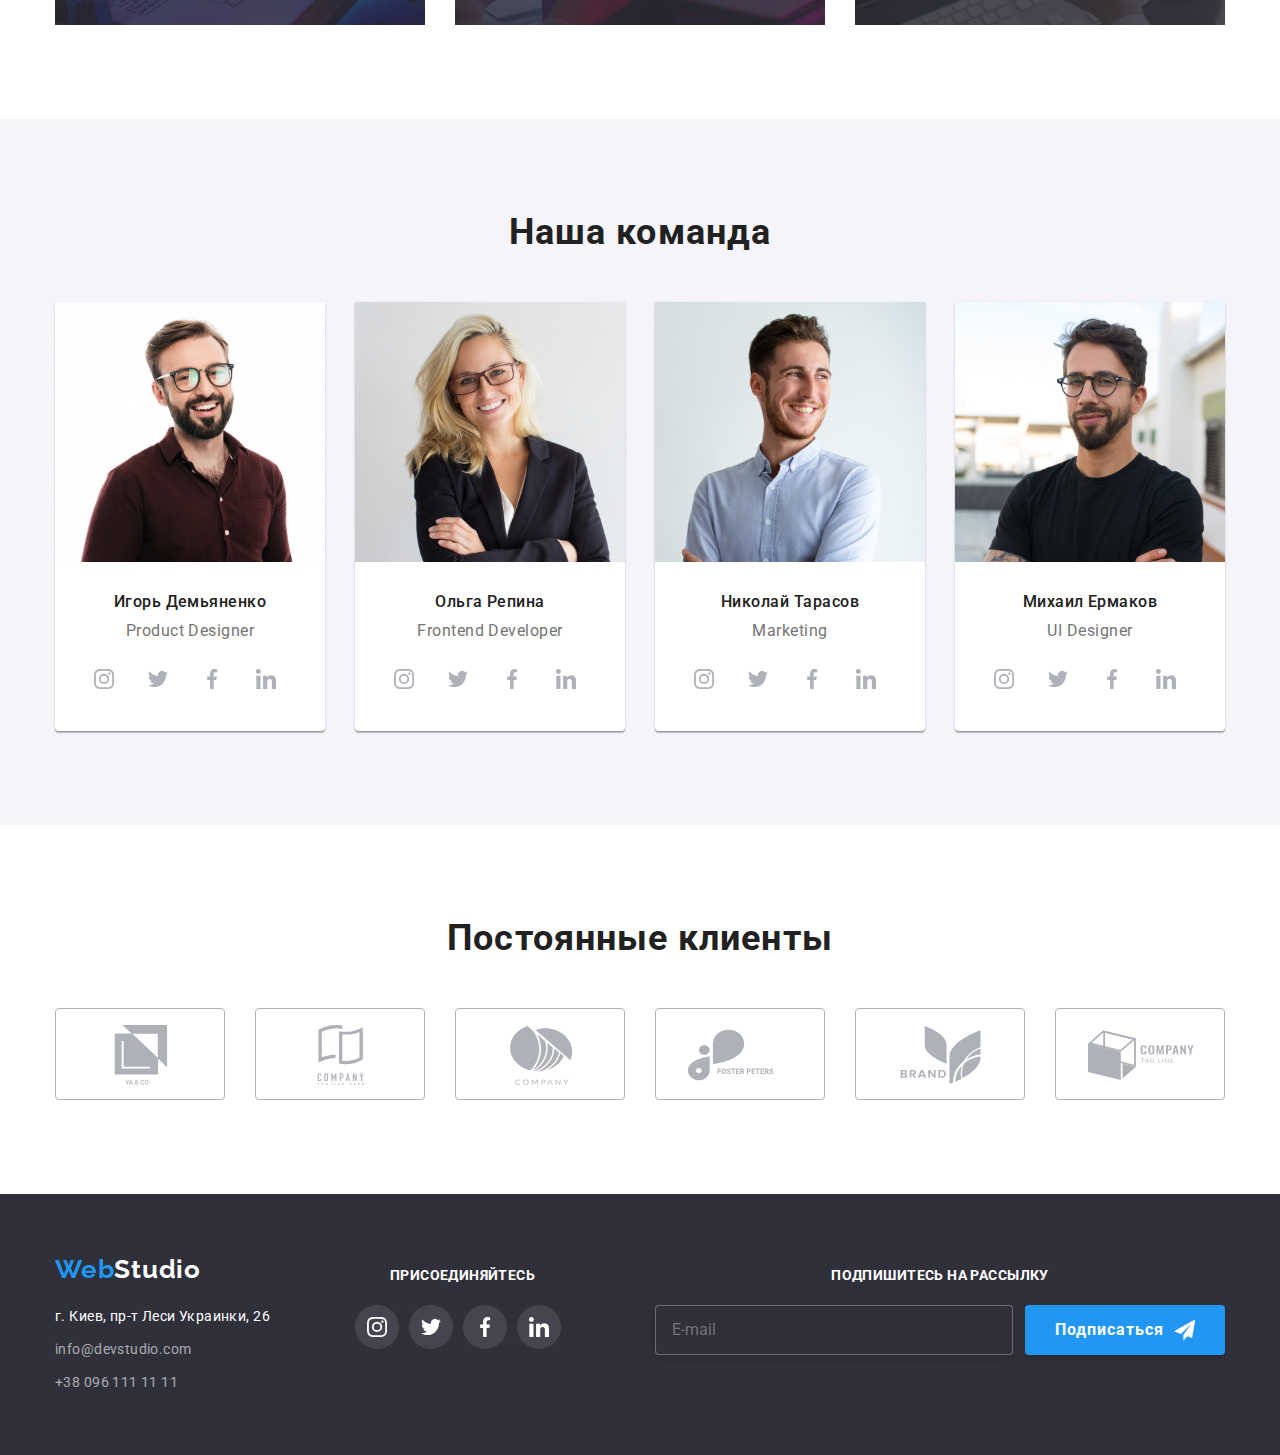
==== commit abb72782: "commit on 'main'" ====
--- a/index.html
+++ b/index.html
@@ -141,11 +141,49 @@
       <div class="container">
         <h2 class="section-title">Чем мы занимаемся</h2>
           <ul class="image-list list">
-            <li class="image-list__item"><img src="images/coding.jpg" alt="Кодинг" width="370" height="294">
+            <li class="image-list__item">
+              <picture>
+                <source srcset="./images/coding.webp 1x, ./images/coding@2x.webp 2x" media="min-width: 1200px"
+                type="image/webp">
+                <source srcset="./images/coding.jpg 1x, ./images/coding@2x.jpg 2x" media="min-width: 1200px">
+                <source srcset="./images/coding_tablet.webp 1x, ./images/coding@2x.webp 2x" media="min-width: 768px"
+                type="image/webp">
+                <source srcset="./images/coding_tablet.jpg 1x, ./images/coding_tablet@2x.jpg 2x" media="min-width: 768px">
+                <source srcset="./images/coding_mobile.webp 1x, ./images/coding_mobile@2x.webp 2x" media="max-width: 767px"
+                type="image/webp">
+                <source srcset="./images/coding_mobile.jpg 1x, ./images/coding_mobile@2x.jpg 2x" media="max-width: 767px">
+                <img src="images/coding.jpg" alt="Кодинг" width="370" height="294">
+              </picture>
             <p class="image-list__text">Десктопные приложения</p></li>
-            <li class="image-list__item"><img src="images/design.jpg" alt="Дизайн" width="370" height="294">
+
+            <li class="image-list__item">
+              <picture>
+                <source srcset="./images/design.webp 1x, ./images/design@2x.webp 2x" media="min-width: 1200px" 
+                type="image/webp">
+                <source srcset="./images/design.jpg 1x,./images/design@2x.jpg 2x" media="min-width: 1200px">
+                <source srcset="./images/design_tablet.webp 1x, ./images/design@2x.webp 2x" media="min-width: 768px"
+                type="image/webp">
+                <source srcset="./images/design_tablet.jpg 1x, ./images/design_tablet@2x.jpg 2x" media="min-width: 768px">
+                <source srcset="./images/design_mobile.webp 1x, ./images/design_mobile@2x.webp 2x" media="max-width: 767px"
+                type="image/webp">
+                <source srcset="./images/design_mobile.jpg 1x, ./images/design_mobile@2x.jpg 2x" media="max-width: 767px">
+                <img  src="images/design.jpg" alt="Дизайн" width="370" height="294">
+              </picture>
             <p class="image-list__text">Мобильные приложения</p></li>
-            <li class="image-list__item"><img src="images/color_scheme.jpg" alt="Цветовая схема" width="370" height="294">
+            
+            <li class="image-list__item">
+              <picture>
+                <source srcset="./images/color_scheme.webp 1x, ./images/color_scheme@2x.webp 2x" media="min-width: 1200px" 
+                type="image/webp">
+                <source srcset="./images/color_scheme.jpg 1x,./images/color_scheme@2x.jpg 2x" media="min-width: 1200px">
+                <source srcset="./images/color_scheme_tablet.webp 1x, ./images/color_scheme@2x.webp 2x" media="min-width: 768px"
+                type="image/webp">
+                <source srcset="./images/color_scheme_tablet.jpg 1x, ./images/color_scheme_tablet@2x.jpg 2x" media="min-width: 768px">
+                <source srcset="./images/color_scheme_mobile.webp 1x, ./images/color_scheme_mobile@2x.webp 2x" media="max-width: 767px"
+                type="image/webp">
+                <source srcset="./images/color_scheme_mobile.jpg 1x, ./images/color_scheme_mobile@2x.jpg 2x" media="max-width: 767px">
+                <img src="images/color_scheme.jpg" alt="Цветовая схема" width="370" height="294">
+              </picture>
             <p class="image-list__text">Дизайнерские решения</p></li>
           </ul>
       </div>
@@ -158,7 +196,20 @@
       <ul class="team-list list">
         <li class="team-list__item card">
           <div class="card-thumb">
-          <img src="images/product_designer.jpg" alt="Фото сотрудника" width="270" height="260">
+
+            <picture>
+              <source srcset="./images/product_designer.webp 1x, ./images/product_designer@2x.webp 2x" media="min-width: 1200px"
+              type="image/webp">
+              <source srcset="./images/product_designer.jpg 1x, ./images/product_designer@2x.jpg 2x" media="min-width: 1200px">
+              <source srcset="./images/product_designer_tablet.webp 1x, ./images/product_designer_tablet@2x.webp 2x" media="min-width: 768px"
+              type="image/webp">
+              <source srcset="./images/product_designer_tablet.jpg 1x, ./images/product_designer_tablet@2x.jpg 2x" media="min-width: 768px">
+              <source srcset="./images/product_designer_mobile.webp 1x, ./images/product_designer_mobile@2x.webp 2x" media="max-width: 767px"
+              type="image/webp">
+              <source srcset="./images/product_designer_mobile.jpg 1x, ./images/product_designer_mobile@2x.jpg 2x" media="max-width: 767px">
+              <img src="images/product_designer.jpg" alt="Фото сотрудника" width="270" height="260">
+            </picture>
+
           </div>
           <div class="card-content"> 
             <h3 class="team-list__subtitle">Игорь Демьяненко</h3>
@@ -185,7 +236,19 @@
 
         <li class="team-list__item card">
           <div class="card-thumb">
-          <img src="images/frontend_developer.jpg" alt="Фото сотрудника" width="270" height="260">
+            <picture>
+              <source srcset="./images/frontend_developer.webp 1x, ./images/frontend_developer@2x.webp 2x" media="min-width: 1200px"
+              type="image/webp">
+              <source srcset="./images/frontend_developer.jpg 1x, ./images/frontend_developer@2x.jpg 2x" media="min-width: 1200px">
+              <source srcset="./images/frontend_developer_tablet.webp 1x, ./images/frontend_developer_tablet@2x.webp 2x" media="min-width: 768px"
+              type="image/webp">
+              <source srcset="./images/frontend_developer_tablet.jpg 1x, ./images/frontend_developer_tablet@2x.jpg 2x" media="min-width: 768px">
+              <source srcset="./images/frontend_developer_mobile.webp 1x, ./images/frontend_developer_mobile@2x.webp 2x" media="max-width: 767px"
+              type="image/webp">
+              <source srcset="./images/frontend_developer_mobile.jpg 1x, ./images/frontend_developer_mobile@2x.jpg 2x" media="max-width: 767px">
+              <img src="images/frontend_developer.jpg" alt="Фото сотрудника" width="270" height="260">
+            </picture>
+          
           </div>
           <div class="card-content">
           <h3 class="team-list__subtitle">Ольга Репина</h3>
@@ -212,7 +275,20 @@
 
         <li class="team-list__item card">
           <div class="card-thumb">
-          <img src="images/marketing.jpg" alt="Фото сотрудника" width="270" height="260">
+
+            <picture>
+              <source srcset="./images/marketing.webp 1x, ./images/marketing@2x.webp 2x" media="min-width: 1200px"
+              type="image/webp">
+              <source srcset="./images/marketing.jpg 1x, ./images/marketing@2x.jpg 2x" media="min-width: 1200px">
+              <source srcset="./images/marketing_tablet.webp 1x, ./images/marketing_tablet@2x.webp 2x" media="min-width: 768px"
+              type="image/webp">
+              <source srcset="./images/marketing_tablet.jpg 1x, ./images/marketing_tablet@2x.jpg 2x" media="min-width: 768px">
+              <source srcset="./images/marketing_mobile.webp 1x, ./images/marketing_mobile@2x.webp 2x" media="max-width: 767px"
+              type="image/webp">
+              <source srcset="./images/marketing_mobile.jpg 1x, ./images/marketing_mobile@2x.jpg 2x"media="max-width: 767px">
+              <img src="images/marketing.jpg" alt="Фото сотрудника" width="270" height="260">
+            </picture>
+
           </div>
           <div class="card-content">
           <h3 class="team-list__subtitle">Николай Тарасов</h3>
@@ -239,7 +315,19 @@
 
         <li class="team-list__item card">
           <div class="card-thumb">
-          <img src="images/ui_designer.jpg" alt="Фото сотрудника" width="270">
+            <picture>
+              <source srcset="./images/ui_designer.webp 1x, ./images/ui_designer@2x.webp 2x" media="min-width: 1200px"
+              type="image/webp">
+              <source srcset="./images/ui_designer.jpg 1x, ./images/ui_designer@2x.jpg 2x" media="min-width: 1200px">
+              <source srcset="./images/ui_designer_tablet.webp 1x, ./images/ui_designer_tablet@2x.webp 2x" media="min-width: 768px"
+              type="image/webp">
+              <source srcset="./images/ui_designer_tablet.jpg 1x, ./images/ui_designer_tablet@2x.jpg 2x" media="min-width: 768px">
+              <source srcset="./images/ui_designer_mobile.webp 1x, ./images/ui_designer_mobile@2x.webp 2x" media="max-width: 767px"
+              type="image/webp">
+              <source srcset="./images/ui_designer_mobile.jpg 1x, ./images/ui_designer_mobile@2x.jpg 2x" media="max-width: 767px">
+              <img src="images/ui_designer.jpg" alt="Фото сотрудника" width="270">
+            </picture>
+          
           </div>
           <div class="card-content">
           <h3 class="team-list__subtitle">Михаил Ермаков</h3>
--- a/css/main.min.css
+++ b/css/main.min.css
@@ -1,3 +1,3 @@
 :root{--primary-text-color: #212121;--secondary-text-color: #757575;--accent-color: #2196f3;--background: #ffffff;--filter-btn-color: #f5f4fa;--main-font: 'Roboto', sans-serif;--logo-font: 'Raleway', sans-serif;--icon: #afb1b8}.visually-hidden{position:absolute;width:1px;height:1px;margin:-1px;border:0;padding:0;clip:rect(0 0 0 0);overflow:hidden}*,*::before,*::after{box-sizing:border-box}h1,h2,h3,h4,h5,h6,p{margin:0}img{display:block;width:100%;height:auto}body{background-color:var(--background);color:var(--primary-text-color);font-family:var(--main-font);margin:0}.list{padding:0;margin:0;list-style:none}@media screen and (min-width: 480px){.section{padding-top:60px;padding-bottom:60px}}@media screen and (min-width: 768px){.section{padding-top:60px;padding-bottom:60px}}@media screen and (min-width: 1200px){.section{padding-top:94px;padding-bottom:94px}}.features-list__text,.team-list__text,.product__info{color:var(--secondary-text-color)}.container{padding-left:15px;padding-right:15px}@media screen and (min-width: 480px){.container{width:480px;margin-left:auto;margin-right:auto}}@media screen and (min-width: 768px){.container{width:768px}}@media screen and (min-width: 1200px){.container{width:1200px}}.logo{color:inherit;font-family:'Raleway', sans-serif;font-weight:700;line-height:1.2;letter-spacing:0.03em;text-decoration:none}@media screen and (min-width: 480px){.logo{font-size:24px}}@media screen and (min-width: 1200px){.logo{font-size:26px}}.footer__logo{color:#ffffff;padding:0}.logo__span{color:var(--accent-color)}.mobile-menu__btn{padding:0;line-height:0;border:none;background-color:transparent;fill:var(--primary-text-color);transition:background-color 250ms cubic-bezier(0.4, 0, 0.2, 1)}.mobile-menu__btn:hover,.mobile-menu__btn:focus{fill:var(--accent-color)}@media screen and (min-width: 768px){.mobile-menu__btn{display:none}}@media screen and (min-width: 1200px){.mobile-menu__btn{display:none}}.mobile-menu{z-index:1;position:absolute;top:0;left:0;width:100%;height:100vh;background:#ffffff;overflow:auto;opacity:0;visibility:hidden;pointer-events:none;transition:opacity 250ms linear,- visibility 250ms linear}@media screen and (min-width: 768px){.mobile-menu{display:none}}@media screen and (min-width: 1200px){.mobile-menu{display:none}}.mobile-menu.is-open{opacity:1;visibility:visible;pointer-events:auto}.mobile-menu__close-btn{position:absolute;top:10px;right:15px;padding:16px 10px 0px 0px;line-height:0;border:none;background-color:transparent;fill:var(--primary-text-color);transition:background-color 250ms cubic-bezier(0.4, 0, 0.2, 1)}.mobile-menu__close-btn:hover,.mobile-menu__close-btn:focus{fill:var(--accent-color)}.mobile-menu__container{position:relative;padding-top:48px;padding-bottom:48px}.mobile-menu__item--link{display:inline-block;text-decoration:none;font-family:'Roboto';font-style:normal;font-weight:500;font-size:40px;line-height:1.2;letter-spacing:0.02em;margin-bottom:32px;color:var(--primary-text-color);transition:background-color 250ms cubic-bezier(0.4, 0, 0.2, 1)}.mobile-menu__item--link:hover,.mobile-menu__item--link:focus{color:var(--accent-color)}.last-link{margin-bottom:306px}.mobile-menu__phone-link{display:inline-block;margin-bottom:32px;font-family:'Roboto';font-style:normal;font-weight:500;font-size:34px;line-height:1.2;text-decoration:none;letter-spacing:0.02em;color:var(--accent-color)}.mobile-menu__mail-link{display:inline-block;margin-bottom:64px;font-family:'Roboto';font-style:normal;font-weight:500;font-size:24px;line-height:1.2;letter-spacing:0.02em;text-decoration:none;color:#757575}.social-list{display:flex}.social-list__link{font-family:'Roboto';font-style:normal;font-weight:500;font-size:18px;line-height:1.2;letter-spacing:0.02em;color:var(--accent-color);text-decoration:none;margin-right:20px}.social-list__item::before{content:'';display:block;position:absolute;flex-shrink:0;width:22px;height:0px;border:1px solid rgba(33,33,33,0.2);transform:rotate(90deg)}.submit__btn,.hero-section__btn,.footer-form__btn{display:flex;align-items:center;text-align:center;letter-spacing:0.06em;color:#FFFFFF;font-family:'Roboto';font-style:normal;font-weight:700;font-size:16px;line-height:1.9;background:var(--accent-color);box-shadow:0px 4px 4px rgba(0,0,0,0.15);border-radius:4px}.submit__btn:hover,.hero-section__btn:hover,.footer-form__btn:hover,.submit__btn:focus,.hero-section__btn:focus,.footer-form__btn:focus{background-color:#188cef}.section-title{margin:0 auto;margin-bottom:30px;font-size:36px;line-height:1.1;text-align:center;letter-spacing:0.03em}@media screen and (min-width: 1200px){.section-title{margin-bottom:50px}}.icon-actions{display:flex}.icon-actions__item{display:block;width:44px;height:44px;padding:12px;margin-right:10px;border-radius:50%;fill:var(--icon);transition:fill 250ms cubic-bezier(0.4, 0, 0.2, 1),background-color 250ms cubic-bezier(0.4, 0, 0.2, 1)}.icon-actions__item:hover,.icon-actions__item:focus{fill:#ffffff;background-color:var(--accent-color)}@media screen and (min-width: 480px){.icon-actions{display:flex;justify-content:center}.icon-actions__item{display:block;width:44px;height:44px;padding:12px;margin-right:10px;border-radius:50%;fill:var(--icon);transition:fill 250ms cubic-bezier(0.4, 0, 0.2, 1),background-color 250ms cubic-bezier(0.4, 0, 0.2, 1)}.icon-actions__item:hover,.icon-actions__item:focus{fill:#ffffff;background-color:var(--accent-color)}}.backdrop{position:fixed;top:0;left:0;width:100%;height:100%;background-color:rgba(0,0,0,0.2);opacity:1;transition:opacity 250ms cubic-bezier(0.4, 0, 0.2, 1)}.backdrop.is-hidden{opacity:0;pointer-events:none}.backdrop.is-hidden .modal{transform:translate(-50%, -50%) scale(0.9)}.modal{position:absolute;top:50%;left:50%;background-color:#ffffff;box-shadow:0px 1px 3px rgba(0,0,0,0.12),0px 1px 1px rgba(0,0,0,0.14),0px 2px 1px rgba(0,0,0,0.2);border-radius:4px;transform:translate(-50%, -50%) scale(1);transition:transform 250ms cubic-bezier(0.4, 0, 0.2, 1)}@media screen and (min-width: 480px){.modal{width:450px;height:609px;padding:8px 8px 571px 412px}}@media screen and (min-width: 1200px){.modal{width:528px;height:581px;padding:8px 8px 543px 490px}}.modal__btn{position:absolute;z-index:1;width:30px;height:30px;background:#ffffff;border:1px solid rgba(0,0,0,0.1);box-sizing:border-box;border-radius:100%}.form__icon--close{width:11px;height:11px;transition:fill 250ms cubic-bezier(0.4, 0, 0.2, 1)}.form__icon--close:hover,.form__icon--close:focus{fill:var(--accent-color)}.form{width:100%;position:absolute;top:0;left:0;bottom:0;padding:40px}.form__title{margin-bottom:12px;font-weight:700;font-size:20px;line-height:1.2;text-align:center;letter-spacing:0.03em;color:var(--primary-text-color)}.form__field{position:relative;display:flex;flex-direction:column}.form__label{margin-bottom:4px;font-family:'Roboto';font-size:12px;line-height:1.2;letter-spacing:0.01em;color:var(--secondary-text-color)}.form__input{margin:0;padding:12px 40px;margin-bottom:10px;border:1px solid rgba(33,33,33,0.2);box-sizing:border-box;border-radius:4px;transition:border 250ms cubic-bezier(0.4, 0, 0.2, 1);font-size:16px}.form__input:hover,.form__input:focus{border:1px solid var(--accent-color);box-sizing:border-box;border-radius:4px}.form__input:hover ~ .form__icon,.form__input:focus ~ .form__icon{fill:var(--accent-color)}.form__icon{position:absolute;top:57%;left:12px;transform:translateY(-57%);transition:fill 250ms cubic-bezier(0.4, 0, 0.2, 1)}.form__textarea{margin:0;padding:12px 16px;margin-bottom:20px;border:1px solid rgba(33,33,33,0.2);box-sizing:border-box;border-radius:4px;resize:none}.form__textarea:hover,.form__textarea:focus{border:1px solid var(--accent-color);box-sizing:border-box;border-radius:4px}.form__textarea::placeholder{color:rgba(117,117,117,0.5);font-size:14px;line-height:1.2;letter-spacing:0.01em}.policy-checkbox__label{display:flex;align-items:center;margin-bottom:30px;letter-spacing:0.03em;color:var(--secondary-text-color)}.policy-checkbox__label::before{content:'';display:inline-block;width:16px;height:15px;margin-right:7px;cursor:pointer;border:#212121 2px solid;border-radius:2px}.policy-checkbox:focus+.policy-checkbox__label::before{width:16px;height:15px;outline:var(--primary-text-color) 1px solid}.policy-checkbox:checked+.policy-checkbox__label::before{width:16px;height:15px;border:#2196F3 2px solid;border-radius:2px;background-image:url("../images/check.svg");background-color:#2196F3;background-size:contain;background-position:center;background-repeat:no-repeat;margin-right:7px;outline:none}@media screen and (min-width: 480px){.policy-checkbox__label{font-size:12px;line-height:1.2}}@media screen and (min-width: 1200px){.policy-checkbox__label{font-size:14px;line-height:1.7;margin-left:11px}}.policy-checkbox__link{color:var(--accent-color);margin:0 auto}.submit__btn{width:200px;height:50px;padding:10px 55px 10px 55px;margin:0 auto;border:none;cursor:pointer;transition:background-color 250ms cubic-bezier(0.4, 0, 0.2, 1),box-shadow 250ms cubic-bezier(0.4, 0, 0.2, 1)}.filter-list{display:flex;justify-content:left;flex-wrap:wrap;margin-bottom:40px}@media screen and (min-width: 768px){.filter-list{margin-bottom:30px;justify-content:center}}@media screen and (min-width: 1200px){.filter-list{margin-bottom:50px}}.filter-list__item{margin-right:8px;margin-bottom:15px}.filter-list__item:last-child{margin-right:0}.filter-list__item:nth-child(n+4){margin-bottom:0}@media screen and (min-width: 768px){.filter-list__item{margin-bottom:0}.filter-list__item:last-child{margin-right:0}}.filter-list__btn{background-color:var(--filter-btn-color);color:var(--primary-text-color);border-radius:4px;padding:6px 22px 6px 22px;border:none;font-family:var(--main-font);font-size:16px;font-weight:500;line-height:1.6;text-align:center;letter-spacing:0.03em;transition:color 250ms cubic-bezier(0.4, 0, 0.2, 1),background-color 250ms cubic-bezier(0.4, 0, 0.2, 1),box-shadsow 250ms cubic-bezier(0.4, 0, 0.2, 1)}.filter-list__btn:hover,.filter-list__btn:focus{background-color:var(--accent-color);color:#ffffff;cursor:pointer;box-shadow:0px 3px 1px rgba(0,0,0,0.1),0px 1px 2px rgba(0,0,0,0.08),0px 2px 2px rgba(0,0,0,0.12)}@media screen and (min-width: 768px){.filter-list__btn{margin-bottom:0}}.site-nav__list{display:none}.contact-list{display:none}.header{border-bottom:1px solid #ececec;background:var(--background);position:relative}@media screen and (min-width: 480px){.header{padding-top:16px;padding-bottom:16px}}@media screen and (min-width: 768px){.header{padding-top:21px;padding-bottom:21px}}@media screen and (min-width: 1200px){.header{padding-top:25px;padding-bottom:25px}}.header-container{display:flex;justify-content:space-between;align-items:center}@media screen and (min-width: 768px){.mobile-menu{display:none}.header .list{font-weight:500;font-size:14px;line-height:1.1;letter-spacing:0.02em}.site-nav__link{color:inherit;text-decoration:none;transition:color 250ms cubic-bezier(0.4, 0, 0.2, 1)}.site-nav__link:hover,.site-nav__link:focus{color:var(--accent-color)}.site-nav__list .site-nav__link{position:relative}.site-nav__link.current::after{content:'';display:block;position:absolute;top:48px;width:100%;height:4px;background:var(--accent-color);border-radius:2px}.header-container,.header-container .site-nav{display:flex;align-items:center}.site-nav__list{display:flex;margin-left:88px}.site-nav__item:not(:last-child){margin-right:50px}.site-nav__link .current{color:var(--accent-color)}.contact-list{display:flex;flex-direction:column;margin-left:auto}.contact-list__item:not(:last-child){margin-left:auto;margin-bottom:10px}.contact-list__link{display:flex;align-items:center;font-size:12px;color:var(--secondary-text-color);fill:var(--secondary-text-color);text-decoration:none;transition:color 250ms cubic-bezier(0.4, 0, 0.2, 1),fill 250ms cubic-bezier(0.4, 0, 0.2, 1)}.contact-list__link:hover,.contact-list__link:focus{color:var(--accent-color);fill:var(--accent-color)}.contact-list__icon{margin-right:8px;width:14px;height:14px}}@media screen and (min-width: 1200px){.site-nav__link.current::after{top:46px}.contact-list{align-items:center;flex-direction:row;margin-left:auto}.contact-list__item:not(:last-child){margin-right:50px;margin-bottom:0}.contact-list__link{display:flex;align-items:center;font-size:14px}.contact-list__icon{margin-right:10px;width:16px;height:16px}}.hero-section{background-color:#2f303a;background-image:linear-gradient(rgba(47,48,58,0.4), rgba(47,48,58,0.4)),url("../images/hero.jpg");padding-top:200px;padding-bottom:200px;text-align:center;max-width:1600px}.hero-section__title{font-family:'Roboto';font-style:normal;color:#ffffff;font-weight:900;text-align:center;letter-spacing:0.06em;text-transform:uppercase;margin:0 auto;margin-bottom:30px}@media screen and (min-width: 480px){.hero-section__title{width:360px;font-size:26px;line-height:1.6}}@media screen and (min-width: 1200px){.hero-section__title{width:696px;font-size:44px;line-height:1.36}}.hero-section__btn{padding:10px 32px 10px 32px;margin:0 auto;border:none;cursor:pointer;box-shadow:0px 4px 4px rgba(0,0,0,0.15);transition:background-color 250ms cubic-bezier(0.4, 0, 0.2, 1)}@media screen and (min-width: 480px){.features-list{display:block}.features-list__item{margin:0 auto;width:450}.features-list__subtitle{text-align:center;margin-bottom:10px;font-size:14px;font-weight:700;line-height:1.1;letter-spacing:0.03em;text-transform:uppercase}.features-list__text{margin-bottom:30px;font-size:14px;line-height:1.7;letter-spacing:0.03em}.features-list__icon{display:flex;width:450px;height:120px;background-color:var(--filter-btn-color);border-radius:4px;margin-bottom:30px;justify-content:center;align-items:center}}@media screen and (min-width: 768px){.features-list{display:flex;flex-wrap:wrap;margin-top:-30px;margin-left:-30px}.features-list__item{position:relative;flex-basis:calc(100% / 2 - 30px);margin-left:30px;margin-top:30px;width:354px}.features-list__subtitle{text-align:left}.features-list__icon{width:354px}}@media screen and (min-width: 1200px){.features-list__icon{width:270px}.features-list{display:flex;flex-wrap:nowrap}.features-list__item{width:270px}.features-list__item:last-child{margin-right:0}}.image-list{display:flex}.image-list__item{margin-right:30px;flex-basis:calc(100% / 3);position:relative}.image-list__item:last-child{margin:0 auto}.image-list__text{position:absolute;padding:27px 0px 27px 0px;margin-right:30px;bottom:0;width:100%;color:#ffffff;font-weight:700;background-color:rgba(47,48,58,0.8);line-height:1.2;text-align:center;text-transform:uppercase}@media screen and (min-width: 480px){.services-section{display:none}}@media screen and (min-width: 768px){.services-section{display:none}}@media screen and (min-width: 1200px){.services-section{display:block}}@media screen and (min-width: 480px){.team-section{background-color:#f5f4fa}.team-list{display:block}.team-list__item{margin-bottom:30px}.team-list__item:last-child{margin-bottom:0}.card{box-shadow:0px 1px 3px rgba(0,0,0,0.12),0px 1px 1px rgba(0,0,0,0.14),0px 2px 1px rgba(0,0,0,0.2);border-radius:0px 0px 4px 4px;background:#ffffff}.card-content{padding:30px 32px 30px 32px}.team-list__subtitle{margin-bottom:10px;font-weight:500;font-size:16px;line-height:1.2;text-align:center;letter-spacing:0.03em}.team-list__text{font-size:16px;line-height:1.2;text-align:center;letter-spacing:0.03em;margin-bottom:16px}.features-list__text,.team-list__text,.product__info{color:var(--secondary-text-color)}}@media screen and (min-width: 768px){.team-list{display:flex;flex-wrap:wrap;margin-left:-30px}.team-list__item{position:relative;flex-basis:calc(100% / 2 - 30px);margin-left:30px;width:270px}.team-list__item:nth-child(n+3){margin-bottom:0px}}@media screen and (min-width: 1200px){.team-list{display:flex;flex-wrap:nowrap}.team-list__item{flex-basis:calc(100% / 4);width:270px}.team-list__item:nth-child(n+1){margin-bottom:0px}.team-list__item:last-child{margin-right:0;margin-bottom:0}}@media screen and (min-width: 480px){.clients-list{display:flex;flex-wrap:wrap;flex-direction:row}.clients-list__item{margin-bottom:30px}.clients-list__item:nth-child(n+4){margin-bottom:0px}.clients-list__item:nth-child(even){margin-left:30px}.clients-list__icon{height:92px;border:1px solid var(--icon);border-radius:4px;padding:16px 50px;display:block;fill:var(--icon);transition:fill 250ms cubic-bezier(0.4, 0, 0.2, 1),border 250ms cubic-bezier(0.4, 0, 0.2, 1)}.clients-list__icon:hover,.clients-list__icon:focus{border:1px solid var(--accent-color);fill:var(--accent-color)}}@media screen and (min-width: 768px){.clients-list__item{margin-left:30px;margin-bottom:30px}.clients-list__item:nth-child(n+4){margin-bottom:0}.clients-list__icon{padding:16px 50px}}@media screen and (min-width: 1200px){.clients-list{display:flex;flex-direction:row;flex-wrap:nowrap}.clients-list__item{margin-right:30px;margin-bottom:0;margin-left:0;flex-basis:calc(100% / 6)}.clients-list__item:nth-child(even){margin-left:0px}.clients-list__icon{height:92px;width:170px;border:1px solid var(--icon);border-radius:4px;padding:16px 32px;display:block;fill:var(--icon);transition:fill 250ms cubic-bezier(0.4, 0, 0.2, 1),border 250ms cubic-bezier(0.4, 0, 0.2, 1)}.clients-list__icon:hover,.clients-list__icon:focus{border:1px solid var(--accent-color);fill:var(--accent-color)}}@media screen and (min-width: 480px){.cards-list{display:block}.cards-list__item{position:relative;margin-bottom:30px;transition:box-shadow 250ms cubic-bezier(0.4, 0, 0.2, 1)}.cards-list__item:hover,.cards-list__item:focus{box-shadow:0px 1px 1px rgba(0,0,0,0.12),0px 4px 4px rgba(0,0,0,0.06),1px 4px 6px rgba(0,0,0,0.16)}.cards-list__item:hover .overlay,.cards-list__item:focus .overlay{transform:translateY(0)}.cards-list__item:first-child{margin-top:40px}.product__content{padding:20px 24px 20px 24px;border:1px solid #eeeeee}.product__name{font-weight:700;font-size:18px;line-height:2;letter-spacing:0.06em;margin-bottom:10px}.product__info{line-height:1.8;letter-spacing:0.03em}.cards-list__link{text-decoration:none;color:inherit}.product{position:relative;overflow:hidden}.product .overlay{position:absolute;top:0;left:0;width:100%;height:100%;transform:translateY(100%);background-color:rgba(33,150,243,0.9);transition:transform 250ms cubic-bezier(0.4, 0, 0.2, 1),background-color 250ms cubic-bezier(0.4, 0, 0.2, 1)}.overlay .overlay__text{font-size:18px;line-height:1.5;letter-spacing:0.03em;margin:63px 24px;color:#ffffff}}@media screen and (min-width: 768px){.cards-list{display:flex;flex-wrap:wrap;margin-left:-30px}.cards-list__item{position:relative;flex-basis:calc(100% / 2 - 30px);margin-left:30px}.cards-list__item:first-child{margin-top:0px}.cards-list__link{display:flex;flex-direction:column;text-decoration:none;color:inherit;height:100%}.product__content{flex-grow:1}}@media screen and (min-width: 1200px){.cards-list{display:flex;flex-direction:row;flex-wrap:wrap;margin-left:-30px}.cards-list__item{position:relative;flex-basis:calc(100% / 3 - 30px)}}.footer{background-color:#2f303a;padding:60px 0px 60px 0px;display:flex}@media screen and (min-width: 480px){.footer-info{display:flex;flex-direction:column;text-align:center;margin-bottom:60px}}@media screen and (min-width: 768px){.footer-info{margin-right:165px;margin-bottom:0px}}@media screen and (min-width: 1200px){.footer-info{text-align:left;margin-right:0}}.footer-info__link{font-size:14px;line-height:1.7;letter-spacing:0.03em;color:rgba(255,255,255,0.6);text-decoration:none;display:block;margin-top:9px;transition:color 250ms cubic-bezier(0.4, 0, 0.2, 1),fill 250ms cubic-bezier(0.4, 0, 0.2, 1)}.footer-info__link:hover,.footer-info__link:focus{color:var(--accent-color);fill:var(--accent-color)}.footer-info__address{margin:20px 0px 0px 0px;color:#ffffff;font-style:normal;font-size:14px;line-height:1.7;letter-spacing:0.03em}.footer-container,.footer-actions{display:flex}@media screen and (min-width: 480px){.footer-container,.footer-actions{display:block}}@media screen and (min-width: 768px){.footer-container,.footer-actions{display:flex;flex-wrap:wrap;justify-content:center}}@media screen and (min-width: 480px){.footer-join{text-align:center}}@media screen and (min-width: 768){.footer-join{margin-top:0;margin-left:165px}}@media screen and (min-width: 1200px){.footer-join{margin-top:12px;margin-left:auto}}.footer-join__join,.footer-form__join{font-weight:700px;text-transform:uppercase;color:#ffffff;font-size:14px;line-height:1.2;letter-spacing:0.03em}.icon-actions__item.footer-icon{width:44px;height:44px;border-radius:50%;margin-top:20px;padding:12px;fill:#ffffff;background-color:rgba(255,255,255,0.1)}.icon-actions__item.footer-icon:not(:last-child){margin-right:10px}.icon-actions__item.footer-icon:hover,.icon-actions__item.footer-icon:focus{fill:#ffffff;background-color:var(--accent-color)}@media screen and (min-width: 480px){.footer-form{margin-top:60px;text-align:center}}@media screen and (min-width: 1200px){.footer-form{position:relative;margin-top:12px;margin-left:auto}}@media screen and (min-width: 480px){.footer-form__form{display:flex;flex-wrap:wrap;justify-content:center}}@media screen and (min-width: 768px){.footer-form__form{display:flex;flex-direction:column;align-items:center}}@media screen and (min-width: 1200px){.footer-form__form{display:flex;flex-direction:row}}@media screen and (min-width: 480px){.footer-form__input{width:100%;margin-top:20px;padding:15px 16px;border:1px solid rgba(255,255,255,0.3);box-sizing:border-box;filter:drop-shadow(0px 4px 4px rgba(0,0,0,0.15));background:#2F303A;border-radius:4px}}@media screen and (min-width: 768px){.footer-form__input{width:450px}}@media screen and (min-width: 1200px){.footer-form__input{width:358px;margin:20px 12px 0px 0px}}.footer-form__btn{width:200px;height:50px;margin-top:20px;padding:10px 30px 10px 30px;border:none;cursor:pointer;transition:background-color 250ms cubic-bezier(0.4, 0, 0.2, 1),box-shadow 250ms cubic-bezier(0.4, 0, 0.2, 1)}.footer-form__icon{margin-left:10px;fill:#ffffff}
+ visibility 250ms linear}@media screen and (min-width: 768px){.mobile-menu{display:none}}@media screen and (min-width: 1200px){.mobile-menu{display:none}}.mobile-menu.is-open{opacity:1;visibility:visible;pointer-events:auto}.mobile-menu__close-btn{position:absolute;top:10px;right:15px;padding:16px 10px 0px 0px;line-height:0;border:none;background-color:transparent;fill:var(--primary-text-color);transition:background-color 250ms cubic-bezier(0.4, 0, 0.2, 1)}.mobile-menu__close-btn:hover,.mobile-menu__close-btn:focus{fill:var(--accent-color)}.mobile-menu__container{position:relative;padding-top:48px;padding-bottom:48px}.mobile-menu__item--link{display:inline-block;text-decoration:none;font-family:'Roboto';font-style:normal;font-weight:500;font-size:40px;line-height:1.2;letter-spacing:0.02em;margin-bottom:32px;color:var(--primary-text-color);transition:background-color 250ms cubic-bezier(0.4, 0, 0.2, 1)}.mobile-menu__item--link:hover,.mobile-menu__item--link:focus{color:var(--accent-color)}.last-link{margin-bottom:306px}.mobile-menu__phone-link{display:inline-block;margin-bottom:32px;font-family:'Roboto';font-style:normal;font-weight:500;font-size:34px;line-height:1.2;text-decoration:none;letter-spacing:0.02em;color:var(--accent-color)}.mobile-menu__mail-link{display:inline-block;margin-bottom:64px;font-family:'Roboto';font-style:normal;font-weight:500;font-size:24px;line-height:1.2;letter-spacing:0.02em;text-decoration:none;color:#757575}.social-list{display:flex}.social-list__link{font-family:'Roboto';font-style:normal;font-weight:500;font-size:18px;line-height:1.2;letter-spacing:0.02em;color:var(--accent-color);text-decoration:none;margin-right:20px}.social-list__item::before{content:'';display:block;position:absolute;flex-shrink:0;width:22px;height:0px;border:1px solid rgba(33,33,33,0.2);transform:rotate(90deg)}.submit__btn,.hero-section__btn,.footer-form__btn{display:flex;align-items:center;text-align:center;letter-spacing:0.06em;color:#FFFFFF;font-family:'Roboto';font-style:normal;font-weight:700;font-size:16px;line-height:1.9;background:var(--accent-color);box-shadow:0px 4px 4px rgba(0,0,0,0.15);border-radius:4px}.submit__btn:hover,.hero-section__btn:hover,.footer-form__btn:hover,.submit__btn:focus,.hero-section__btn:focus,.footer-form__btn:focus{background-color:#188cef}.section-title{margin:0 auto;margin-bottom:30px;font-size:36px;line-height:1.1;text-align:center;letter-spacing:0.03em}@media screen and (min-width: 1200px){.section-title{margin-bottom:50px}}.icon-actions{display:flex}.icon-actions__item{display:block;width:44px;height:44px;padding:12px;margin-right:10px;border-radius:50%;fill:var(--icon);transition:fill 250ms cubic-bezier(0.4, 0, 0.2, 1),background-color 250ms cubic-bezier(0.4, 0, 0.2, 1)}.icon-actions__item:hover,.icon-actions__item:focus{fill:#ffffff;background-color:var(--accent-color)}@media screen and (min-width: 480px){.icon-actions{display:flex;justify-content:center}.icon-actions__item{display:block;width:44px;height:44px;padding:12px;margin-right:10px;border-radius:50%;fill:var(--icon);transition:fill 250ms cubic-bezier(0.4, 0, 0.2, 1),background-color 250ms cubic-bezier(0.4, 0, 0.2, 1)}.icon-actions__item:hover,.icon-actions__item:focus{fill:#ffffff;background-color:var(--accent-color)}}.backdrop{position:fixed;top:0;left:0;width:100%;height:100%;background-color:rgba(0,0,0,0.2);opacity:1;transition:opacity 250ms cubic-bezier(0.4, 0, 0.2, 1)}.backdrop.is-hidden{opacity:0;pointer-events:none}.backdrop.is-hidden .modal{transform:translate(-50%, -50%) scale(0.9)}.modal{position:absolute;top:50%;left:50%;background-color:#ffffff;box-shadow:0px 1px 3px rgba(0,0,0,0.12),0px 1px 1px rgba(0,0,0,0.14),0px 2px 1px rgba(0,0,0,0.2);border-radius:4px;transform:translate(-50%, -50%) scale(1);transition:transform 250ms cubic-bezier(0.4, 0, 0.2, 1)}@media screen and (min-width: 480px){.modal{width:450px;height:609px;padding:8px 8px 571px 412px}}@media screen and (min-width: 1200px){.modal{width:528px;height:581px;padding:8px 8px 543px 490px}}.modal__btn{position:absolute;z-index:1;width:30px;height:30px;background:#ffffff;border:1px solid rgba(0,0,0,0.1);box-sizing:border-box;border-radius:100%}.form__icon--close{width:11px;height:11px;transition:fill 250ms cubic-bezier(0.4, 0, 0.2, 1)}.form__icon--close:hover,.form__icon--close:focus{fill:var(--accent-color)}.form{width:100%;position:absolute;top:0;left:0;bottom:0;padding:40px}.form__title{margin-bottom:12px;font-weight:700;font-size:20px;line-height:1.2;text-align:center;letter-spacing:0.03em;color:var(--primary-text-color)}.form__field{position:relative;display:flex;flex-direction:column}.form__label{margin-bottom:4px;font-family:'Roboto';font-size:12px;line-height:1.2;letter-spacing:0.01em;color:var(--secondary-text-color)}.form__input{margin:0;padding:12px 40px;margin-bottom:10px;border:1px solid rgba(33,33,33,0.2);box-sizing:border-box;border-radius:4px;transition:border 250ms cubic-bezier(0.4, 0, 0.2, 1);font-size:16px}.form__input:hover,.form__input:focus{border:1px solid var(--accent-color);box-sizing:border-box;border-radius:4px}.form__input:hover ~ .form__icon,.form__input:focus ~ .form__icon{fill:var(--accent-color)}.form__icon{position:absolute;top:57%;left:12px;transform:translateY(-57%);transition:fill 250ms cubic-bezier(0.4, 0, 0.2, 1)}.form__textarea{margin:0;padding:12px 16px;margin-bottom:20px;border:1px solid rgba(33,33,33,0.2);box-sizing:border-box;border-radius:4px;resize:none}.form__textarea:hover,.form__textarea:focus{border:1px solid var(--accent-color);box-sizing:border-box;border-radius:4px}.form__textarea::placeholder{color:rgba(117,117,117,0.5);font-size:14px;line-height:1.2;letter-spacing:0.01em}.policy-checkbox__label{display:flex;align-items:center;margin-bottom:30px;letter-spacing:0.03em;color:var(--secondary-text-color)}.policy-checkbox__label::before{content:'';display:inline-block;width:16px;height:15px;margin-right:7px;cursor:pointer;border:#212121 2px solid;border-radius:2px}.policy-checkbox:focus+.policy-checkbox__label::before{width:16px;height:15px;outline:var(--primary-text-color) 1px solid}.policy-checkbox:checked+.policy-checkbox__label::before{width:16px;height:15px;border:#2196F3 2px solid;border-radius:2px;background-image:url("../images/check.svg");background-color:#2196F3;background-size:contain;background-position:center;background-repeat:no-repeat;margin-right:7px;outline:none}@media screen and (min-width: 480px){.policy-checkbox__label{font-size:12px;line-height:1.2}}@media screen and (min-width: 1200px){.policy-checkbox__label{font-size:14px;line-height:1.7;margin-left:11px}}.policy-checkbox__link{color:var(--accent-color);margin:0 auto}.submit__btn{width:200px;height:50px;padding:10px 55px 10px 55px;margin:0 auto;border:none;cursor:pointer;transition:background-color 250ms cubic-bezier(0.4, 0, 0.2, 1),box-shadow 250ms cubic-bezier(0.4, 0, 0.2, 1)}.filter-list{display:flex;justify-content:left;flex-wrap:wrap;margin-bottom:40px}@media screen and (min-width: 768px){.filter-list{margin-bottom:30px;justify-content:center}}@media screen and (min-width: 1200px){.filter-list{margin-bottom:50px}}.filter-list__item{margin-right:8px;margin-bottom:15px}.filter-list__item:last-child{margin-right:0}.filter-list__item:nth-child(n+4){margin-bottom:0}@media screen and (min-width: 768px){.filter-list__item{margin-bottom:0}.filter-list__item:last-child{margin-right:0}}.filter-list__btn{background-color:var(--filter-btn-color);color:var(--primary-text-color);border-radius:4px;padding:6px 22px 6px 22px;border:none;font-family:var(--main-font);font-size:16px;font-weight:500;line-height:1.6;text-align:center;letter-spacing:0.03em;transition:color 250ms cubic-bezier(0.4, 0, 0.2, 1),background-color 250ms cubic-bezier(0.4, 0, 0.2, 1),box-shadsow 250ms cubic-bezier(0.4, 0, 0.2, 1)}.filter-list__btn:hover,.filter-list__btn:focus{background-color:var(--accent-color);color:#ffffff;cursor:pointer;box-shadow:0px 3px 1px rgba(0,0,0,0.1),0px 1px 2px rgba(0,0,0,0.08),0px 2px 2px rgba(0,0,0,0.12)}@media screen and (min-width: 768px){.filter-list__btn{margin-bottom:0}}.site-nav__list{display:none}.contact-list{display:none}.header{border-bottom:1px solid #ececec;background:var(--background);position:relative}@media screen and (min-width: 480px){.header{padding-top:16px;padding-bottom:16px}}@media screen and (min-width: 768px){.header{padding-top:21px;padding-bottom:21px}}@media screen and (min-width: 1200px){.header{padding-top:25px;padding-bottom:25px}}.header-container{display:flex;justify-content:space-between;align-items:center}@media screen and (min-width: 768px){.mobile-menu{display:none}.header .list{font-weight:500;font-size:14px;line-height:1.1;letter-spacing:0.02em}.site-nav__link{color:inherit;text-decoration:none;transition:color 250ms cubic-bezier(0.4, 0, 0.2, 1)}.site-nav__link:hover,.site-nav__link:focus{color:var(--accent-color)}.site-nav__list .site-nav__link{position:relative}.site-nav__link.current::after{content:'';display:block;position:absolute;top:48px;width:100%;height:4px;background:var(--accent-color);border-radius:2px}.header-container,.header-container .site-nav{display:flex;align-items:center}.site-nav__list{display:flex;margin-left:88px}.site-nav__item:not(:last-child){margin-right:50px}.site-nav__link .current{color:var(--accent-color)}.contact-list{display:flex;flex-direction:column;margin-left:auto}.contact-list__item:not(:last-child){margin-left:auto;margin-bottom:10px}.contact-list__link{display:flex;align-items:center;font-size:12px;color:var(--secondary-text-color);fill:var(--secondary-text-color);text-decoration:none;transition:color 250ms cubic-bezier(0.4, 0, 0.2, 1),fill 250ms cubic-bezier(0.4, 0, 0.2, 1)}.contact-list__link:hover,.contact-list__link:focus{color:var(--accent-color);fill:var(--accent-color)}.contact-list__icon{margin-right:8px;width:14px;height:14px}}@media screen and (min-width: 1200px){.site-nav__link.current::after{top:46px}.contact-list{align-items:center;flex-direction:row;margin-left:auto}.contact-list__item:not(:last-child){margin-right:50px;margin-bottom:0}.contact-list__link{display:flex;align-items:center;font-size:14px}.contact-list__icon{margin-right:10px;width:16px;height:16px}}.hero-section{background-color:#2f303a;background-size:cover;background-position:center;background-repeat:no-repeat;padding-top:200px;padding-bottom:200px;text-align:center;max-width:1600px}@media screen and (min-width: 480px){.hero-section{background-image:linear-gradient(rgba(47,48,58,0.4), rgba(47,48,58,0.4)),url("../images/hero_mobile.jpg")}}@media screen and (min-width: 480px) and (min-device-pixel-ratio: 2), screen and (min-width: 480px) and (-webkit-min-device-pixel-ratio: 2), screen and (min-width: 480px) and (min-resolution: 192dpi), screen and (min-width: 480px) and (min-resolution: 2dppx){.hero-section{background-image:linear-gradient(rgba(47,48,58,0.4), rgba(47,48,58,0.4)),url("../images/hero_mobile@2x.jpg")}}@media screen and (min-width: 768px){.hero-section{background-image:linear-gradient(rgba(47,48,58,0.4), rgba(47,48,58,0.4)),url("../images/hero_tablet.jpg")}}@media screen and (min-width: 768px) and (min-device-pixel-ratio: 2), screen and (min-width: 768px) and (-webkit-min-device-pixel-ratio: 2), screen and (min-width: 768px) and (min-resolution: 192dpi), screen and (min-width: 768px) and (min-resolution: 2dppx){.hero-section{background-image:linear-gradient(rgba(47,48,58,0.4), rgba(47,48,58,0.4)),url("../images/hero_tablet@2x.jpg")}}@media screen and (min-width: 1200px){.hero-section{background-image:linear-gradient(rgba(47,48,58,0.4), rgba(47,48,58,0.4)),url("../images/hero.jpg")}}@media screen and (min-width: 1200px) and (min-device-pixel-ratio: 2), screen and (min-width: 1200px) and (-webkit-min-device-pixel-ratio: 2), screen and (min-width: 1200px) and (min-resolution: 192dpi), screen and (min-width: 1200px) and (min-resolution: 2dppx){.hero-section{background-image:linear-gradient(rgba(47,48,58,0.4), rgba(47,48,58,0.4)),url("../images/hero@2x.jpg")}}@media screen and (min-width: 480px){.hero-section{background-image:linear-gradient(rgba(47,48,58,0.4), rgba(47,48,58,0.4)),url("../images/hero_mobile.jpg")}}@media screen and (min-width: 480px) and (min-device-pixel-ratio: 2), screen and (min-width: 480px) and (-webkit-min-device-pixel-ratio: 2), screen and (min-width: 480px) and (min-resolution: 192dpi), screen and (min-width: 480px) and (min-resolution: 2dppx){.hero-section{background-image:linear-gradient(rgba(47,48,58,0.4), rgba(47,48,58,0.4)),url("../images/hero_mobile@2x.webp")}}@media screen and (min-width: 768px){.hero-section{background-image:linear-gradient(rgba(47,48,58,0.4), rgba(47,48,58,0.4)),url("../images/hero_tablet.jpg")}}@media screen and (min-width: 768px) and (min-device-pixel-ratio: 2), screen and (min-width: 768px) and (-webkit-min-device-pixel-ratio: 2), screen and (min-width: 768px) and (min-resolution: 192dpi), screen and (min-width: 768px) and (min-resolution: 2dppx){.hero-section{background-image:linear-gradient(rgba(47,48,58,0.4), rgba(47,48,58,0.4)),url("../images/hero_tablet@2x.webp")}}@media screen and (min-width: 1200px){.hero-section{background-image:linear-gradient(rgba(47,48,58,0.4), rgba(47,48,58,0.4)),url("../images/hero.jpg")}}@media screen and (min-width: 1200px) and (min-device-pixel-ratio: 2), screen and (min-width: 1200px) and (-webkit-min-device-pixel-ratio: 2), screen and (min-width: 1200px) and (min-resolution: 192dpi), screen and (min-width: 1200px) and (min-resolution: 2dppx){.hero-section{background-image:linear-gradient(rgba(47,48,58,0.4), rgba(47,48,58,0.4)),url("../images/hero@2x.webp")}}.hero-section__title{font-family:'Roboto';font-style:normal;color:#ffffff;font-weight:900;text-align:center;letter-spacing:0.06em;text-transform:uppercase;margin:0 auto;margin-bottom:30px}@media screen and (min-width: 480px){.hero-section__title{width:360px;font-size:26px;line-height:1.6}}@media screen and (min-width: 1200px){.hero-section__title{width:696px;font-size:44px;line-height:1.36}}.hero-section__btn{padding:10px 32px 10px 32px;margin:0 auto;border:none;cursor:pointer;box-shadow:0px 4px 4px rgba(0,0,0,0.15);transition:background-color 250ms cubic-bezier(0.4, 0, 0.2, 1)}@media screen and (min-width: 480px){.features-list{display:block}.features-list__item{margin:0 auto;width:450}.features-list__subtitle{text-align:center;margin-bottom:10px;font-size:14px;font-weight:700;line-height:1.1;letter-spacing:0.03em;text-transform:uppercase}.features-list__text{margin-bottom:30px;font-size:14px;line-height:1.7;letter-spacing:0.03em}.features-list__icon{display:flex;width:450px;height:120px;background-color:var(--filter-btn-color);border-radius:4px;margin-bottom:30px;justify-content:center;align-items:center}}@media screen and (min-width: 768px){.features-list{display:flex;flex-wrap:wrap;margin-top:-30px;margin-left:-30px}.features-list__item{position:relative;flex-basis:calc(100% / 2 - 30px);margin-left:30px;margin-top:30px;width:354px}.features-list__subtitle{text-align:left}.features-list__icon{width:354px}}@media screen and (min-width: 1200px){.features-list__icon{width:270px}.features-list{display:flex;flex-wrap:nowrap}.features-list__item{width:270px}.features-list__item:last-child{margin-right:0}}.image-list{display:flex}.image-list__item{margin-right:30px;flex-basis:calc(100% / 3);position:relative}.image-list__item:last-child{margin:0 auto}.image-list__text{position:absolute;padding:27px 0px 27px 0px;margin-right:30px;bottom:0;width:100%;color:#ffffff;font-weight:700;background-color:rgba(47,48,58,0.8);line-height:1.2;text-align:center;text-transform:uppercase}@media screen and (min-width: 480px){.services-section{display:none}}@media screen and (min-width: 768px){.services-section{display:none}}@media screen and (min-width: 1200px){.services-section{display:block}}@media screen and (min-width: 480px){.team-section{background-color:#f5f4fa}.team-list{display:block}.team-list__item{margin-bottom:30px}.team-list__item:last-child{margin-bottom:0}.card{box-shadow:0px 1px 3px rgba(0,0,0,0.12),0px 1px 1px rgba(0,0,0,0.14),0px 2px 1px rgba(0,0,0,0.2);border-radius:0px 0px 4px 4px;background:#ffffff}.card-content{padding:30px 32px 30px 32px}.team-list__subtitle{margin-bottom:10px;font-weight:500;font-size:16px;line-height:1.2;text-align:center;letter-spacing:0.03em}.team-list__text{font-size:16px;line-height:1.2;text-align:center;letter-spacing:0.03em;margin-bottom:16px}.features-list__text,.team-list__text,.product__info{color:var(--secondary-text-color)}}@media screen and (min-width: 768px){.team-list{display:flex;flex-wrap:wrap;margin-left:-30px}.team-list__item{position:relative;flex-basis:calc(100% / 2 - 30px);margin-left:30px;width:270px}.team-list__item:nth-child(n+3){margin-bottom:0px}}@media screen and (min-width: 1200px){.team-list{display:flex;flex-wrap:nowrap}.team-list__item{flex-basis:calc(100% / 4);width:270px}.team-list__item:nth-child(n+1){margin-bottom:0px}.team-list__item:last-child{margin-right:0;margin-bottom:0}}@media screen and (min-width: 480px){.clients-list{display:flex;flex-wrap:wrap;flex-direction:row}.clients-list__item{margin-bottom:30px}.clients-list__item:nth-child(n+4){margin-bottom:0px}.clients-list__item:nth-child(even){margin-left:30px}.clients-list__icon{height:92px;border:1px solid var(--icon);border-radius:4px;padding:16px 50px;display:block;fill:var(--icon);transition:fill 250ms cubic-bezier(0.4, 0, 0.2, 1),border 250ms cubic-bezier(0.4, 0, 0.2, 1)}.clients-list__icon:hover,.clients-list__icon:focus{border:1px solid var(--accent-color);fill:var(--accent-color)}}@media screen and (min-width: 768px){.clients-list__item{margin-left:30px;margin-bottom:30px}.clients-list__item:nth-child(n+4){margin-bottom:0}.clients-list__icon{padding:16px 50px}}@media screen and (min-width: 1200px){.clients-list{display:flex;flex-direction:row;flex-wrap:nowrap}.clients-list__item{margin-right:30px;margin-bottom:0;margin-left:0;flex-basis:calc(100% / 6)}.clients-list__item:nth-child(even){margin-left:0px}.clients-list__icon{height:92px;width:170px;border:1px solid var(--icon);border-radius:4px;padding:16px 32px;display:block;fill:var(--icon);transition:fill 250ms cubic-bezier(0.4, 0, 0.2, 1),border 250ms cubic-bezier(0.4, 0, 0.2, 1)}.clients-list__icon:hover,.clients-list__icon:focus{border:1px solid var(--accent-color);fill:var(--accent-color)}}@media screen and (min-width: 480px){.cards-list{display:block}.cards-list__item{position:relative;margin-bottom:30px;transition:box-shadow 250ms cubic-bezier(0.4, 0, 0.2, 1)}.cards-list__item:hover,.cards-list__item:focus{box-shadow:0px 1px 1px rgba(0,0,0,0.12),0px 4px 4px rgba(0,0,0,0.06),1px 4px 6px rgba(0,0,0,0.16)}.cards-list__item:hover .overlay,.cards-list__item:focus .overlay{transform:translateY(0)}.cards-list__item:first-child{margin-top:40px}.product__content{padding:20px 24px 20px 24px;border:1px solid #eeeeee}.product__name{font-weight:700;font-size:18px;line-height:2;letter-spacing:0.06em;margin-bottom:10px}.product__info{line-height:1.8;letter-spacing:0.03em}.cards-list__link{text-decoration:none;color:inherit}.product{position:relative;overflow:hidden}.product .overlay{position:absolute;top:0;left:0;width:100%;height:100%;transform:translateY(100%);background-color:rgba(33,150,243,0.9);transition:transform 250ms cubic-bezier(0.4, 0, 0.2, 1),background-color 250ms cubic-bezier(0.4, 0, 0.2, 1)}.overlay .overlay__text{font-size:18px;line-height:1.5;letter-spacing:0.03em;margin:63px 24px;color:#ffffff}}@media screen and (min-width: 768px){.cards-list{display:flex;flex-wrap:wrap;margin-left:-30px}.cards-list__item{position:relative;flex-basis:calc(100% / 2 - 30px);margin-left:30px}.cards-list__item:first-child{margin-top:0px}.cards-list__link{display:flex;flex-direction:column;height:100%}.product__content{flex-grow:1}}@media screen and (min-width: 1200px){.cards-list{display:flex;flex-direction:row;flex-wrap:wrap;margin-left:-30px}.cards-list__item{position:relative;flex-basis:calc(100% / 3 - 30px)}}.footer{background-color:#2f303a;padding:60px 0px 60px 0px;display:flex}@media screen and (min-width: 480px){.footer-info{display:flex;flex-direction:column;text-align:center;margin-bottom:60px}}@media screen and (min-width: 768px){.footer-info{margin-right:165px;margin-bottom:0px}}@media screen and (min-width: 1200px){.footer-info{text-align:left;margin-right:0}}.footer-info__link{font-size:14px;line-height:1.7;letter-spacing:0.03em;color:rgba(255,255,255,0.6);text-decoration:none;display:block;margin-top:9px;transition:color 250ms cubic-bezier(0.4, 0, 0.2, 1),fill 250ms cubic-bezier(0.4, 0, 0.2, 1)}.footer-info__link:hover,.footer-info__link:focus{color:var(--accent-color);fill:var(--accent-color)}.footer-info__address{margin:20px 0px 0px 0px;color:#ffffff;font-style:normal;font-size:14px;line-height:1.7;letter-spacing:0.03em}.footer-container,.footer-actions{display:flex}@media screen and (min-width: 480px){.footer-container,.footer-actions{display:block}}@media screen and (min-width: 768px){.footer-container,.footer-actions{display:flex;flex-wrap:wrap;justify-content:center}}@media screen and (min-width: 480px){.footer-join{text-align:center}}@media screen and (min-width: 768){.footer-join{margin-top:0;margin-left:165px}}@media screen and (min-width: 1200px){.footer-join{margin-top:12px;margin-left:auto}}.footer-join__join,.footer-form__join{font-weight:700px;text-transform:uppercase;color:#ffffff;font-size:14px;line-height:1.2;letter-spacing:0.03em}.icon-actions__item.footer-icon{width:44px;height:44px;border-radius:50%;margin-top:20px;padding:12px;fill:#ffffff;background-color:rgba(255,255,255,0.1)}.icon-actions__item.footer-icon:not(:last-child){margin-right:10px}.icon-actions__item.footer-icon:hover,.icon-actions__item.footer-icon:focus{fill:#ffffff;background-color:var(--accent-color)}@media screen and (min-width: 480px){.footer-form{margin-top:60px;text-align:center}}@media screen and (min-width: 1200px){.footer-form{position:relative;margin-top:12px;margin-left:auto}}@media screen and (min-width: 480px){.footer-form__form{display:flex;flex-wrap:wrap;justify-content:center}}@media screen and (min-width: 768px){.footer-form__form{display:flex;flex-direction:column;align-items:center}}@media screen and (min-width: 1200px){.footer-form__form{display:flex;flex-direction:row}}@media screen and (min-width: 480px){.footer-form__input{width:100%;margin-top:20px;padding:15px 16px;border:1px solid rgba(255,255,255,0.3);box-sizing:border-box;filter:drop-shadow(0px 4px 4px rgba(0,0,0,0.15));background:#2F303A;border-radius:4px}}@media screen and (min-width: 768px){.footer-form__input{width:450px}}@media screen and (min-width: 1200px){.footer-form__input{width:358px;margin:20px 12px 0px 0px}}.footer-form__btn{width:200px;height:50px;margin-top:20px;padding:10px 30px 10px 30px;border:none;cursor:pointer;transition:background-color 250ms cubic-bezier(0.4, 0, 0.2, 1),box-shadow 250ms cubic-bezier(0.4, 0, 0.2, 1)}.footer-form__icon{margin-left:10px;fill:#ffffff}
 /*# sourceMappingURL=main.min.css.map */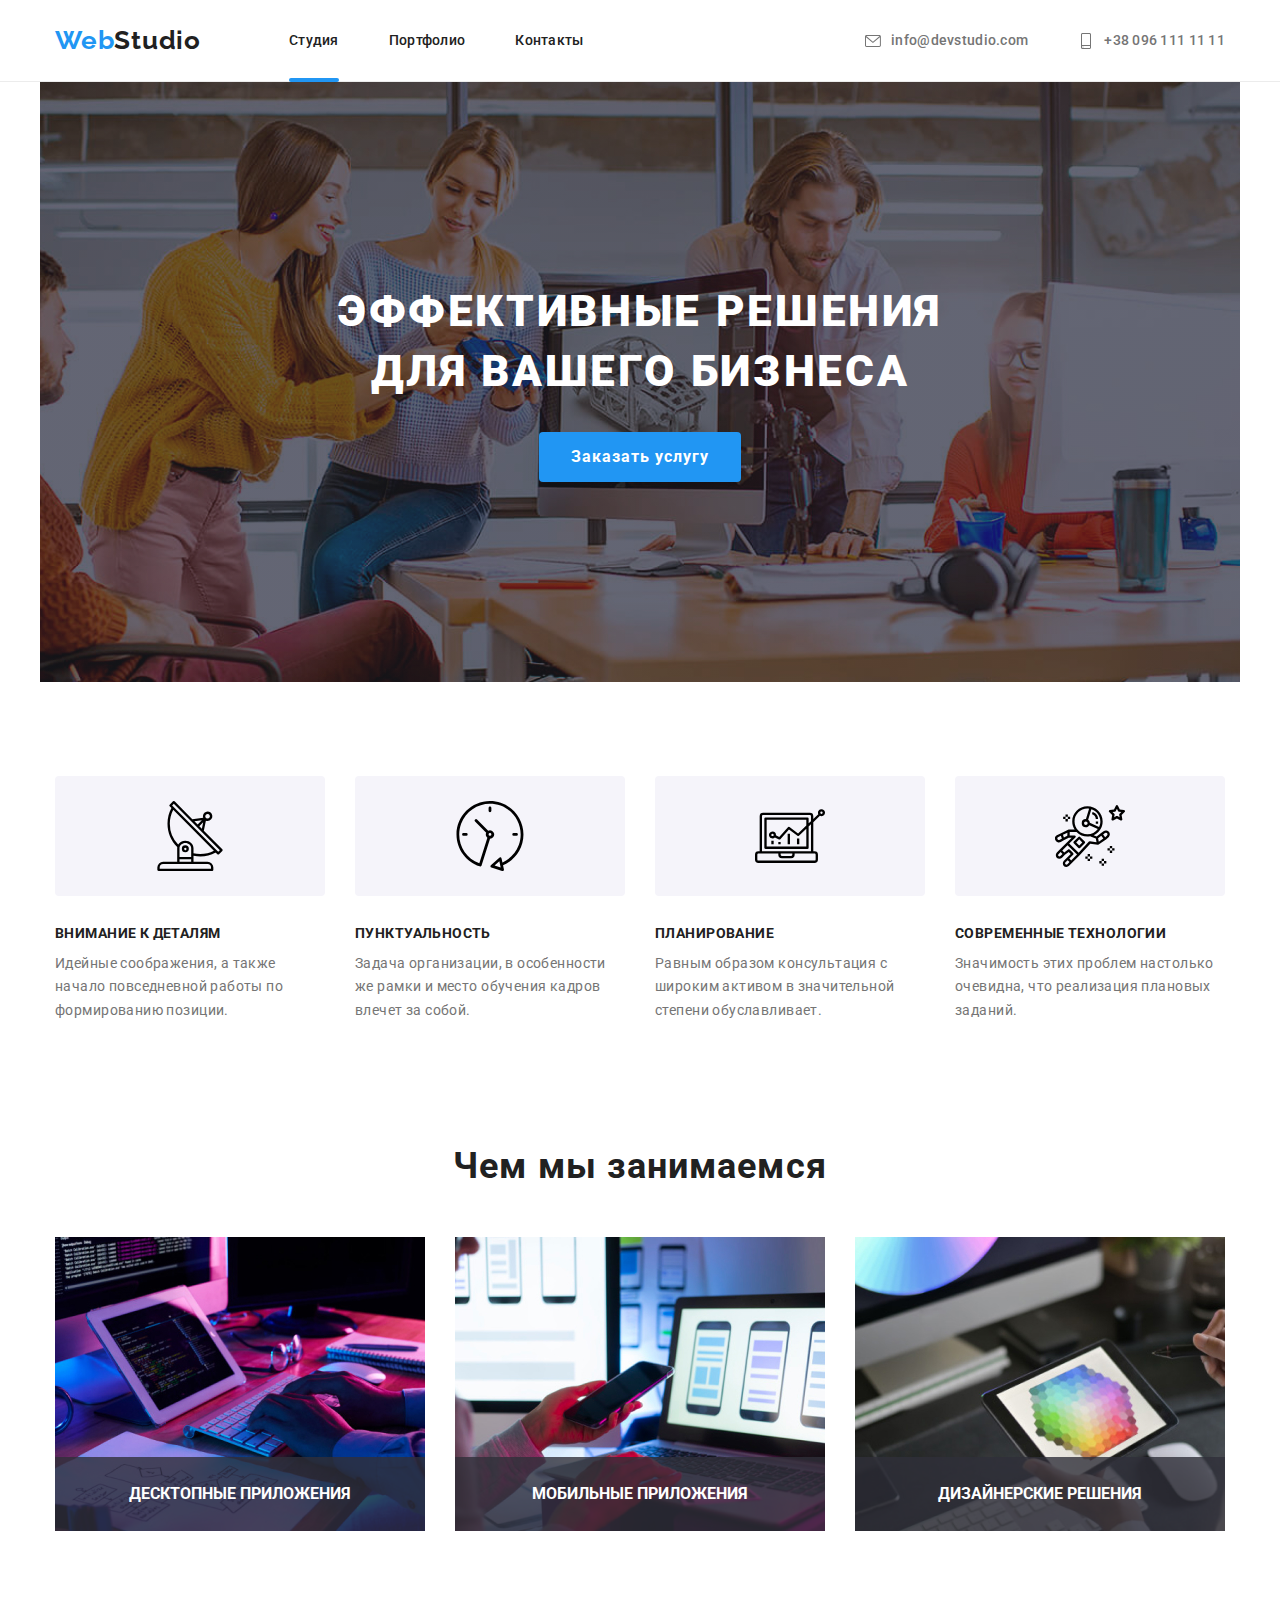
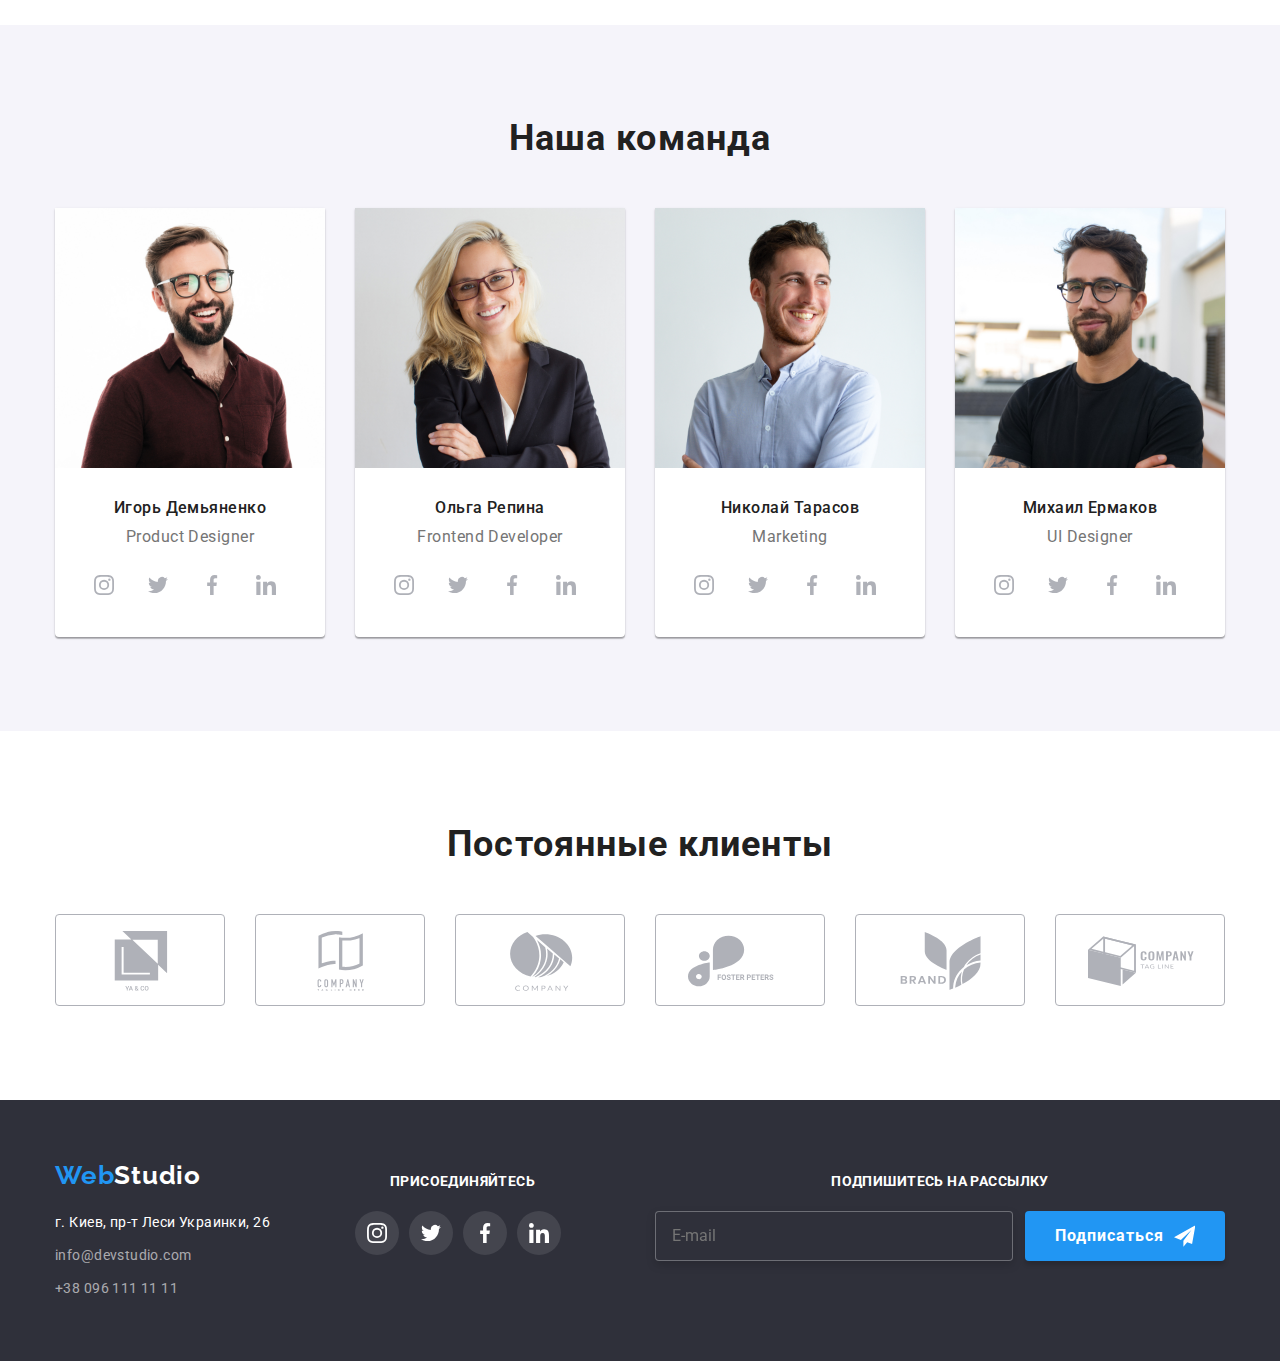
==== commit dbb3d72b: "commit on 'main'" ====
--- a/index.html
+++ b/index.html
@@ -86,7 +86,7 @@
     </header>
 
      <main>
-    <section class="hero-section section">
+    <section class="hero-section section container">
       <h1 class="hero-section__title">Эффективные решения для вашего бизнеса</h1>
       <button type="button" class="hero-section__btn" data-modal-open>Заказать услугу</button>
     </section> 
--- a/css/main.min.css
+++ b/css/main.min.css
@@ -1,3 +1,3 @@
-:root{--primary-text-color: #212121;--secondary-text-color: #757575;--accent-color: #2196f3;--background: #ffffff;--filter-btn-color: #f5f4fa;--main-font: 'Roboto', sans-serif;--logo-font: 'Raleway', sans-serif;--icon: #afb1b8}.visually-hidden{position:absolute;width:1px;height:1px;margin:-1px;border:0;padding:0;clip:rect(0 0 0 0);overflow:hidden}*,*::before,*::after{box-sizing:border-box}h1,h2,h3,h4,h5,h6,p{margin:0}img{display:block;width:100%;height:auto}body{background-color:var(--background);color:var(--primary-text-color);font-family:var(--main-font);margin:0}.list{padding:0;margin:0;list-style:none}@media screen and (min-width: 480px){.section{padding-top:60px;padding-bottom:60px}}@media screen and (min-width: 768px){.section{padding-top:60px;padding-bottom:60px}}@media screen and (min-width: 1200px){.section{padding-top:94px;padding-bottom:94px}}.features-list__text,.team-list__text,.product__info{color:var(--secondary-text-color)}.container{padding-left:15px;padding-right:15px}@media screen and (min-width: 480px){.container{width:480px;margin-left:auto;margin-right:auto}}@media screen and (min-width: 768px){.container{width:768px}}@media screen and (min-width: 1200px){.container{width:1200px}}.logo{color:inherit;font-family:'Raleway', sans-serif;font-weight:700;line-height:1.2;letter-spacing:0.03em;text-decoration:none}@media screen and (min-width: 480px){.logo{font-size:24px}}@media screen and (min-width: 1200px){.logo{font-size:26px}}.footer__logo{color:#ffffff;padding:0}.logo__span{color:var(--accent-color)}.mobile-menu__btn{padding:0;line-height:0;border:none;background-color:transparent;fill:var(--primary-text-color);transition:background-color 250ms cubic-bezier(0.4, 0, 0.2, 1)}.mobile-menu__btn:hover,.mobile-menu__btn:focus{fill:var(--accent-color)}@media screen and (min-width: 768px){.mobile-menu__btn{display:none}}@media screen and (min-width: 1200px){.mobile-menu__btn{display:none}}.mobile-menu{z-index:1;position:absolute;top:0;left:0;width:100%;height:100vh;background:#ffffff;overflow:auto;opacity:0;visibility:hidden;pointer-events:none;transition:opacity 250ms linear,- visibility 250ms linear}@media screen and (min-width: 768px){.mobile-menu{display:none}}@media screen and (min-width: 1200px){.mobile-menu{display:none}}.mobile-menu.is-open{opacity:1;visibility:visible;pointer-events:auto}.mobile-menu__close-btn{position:absolute;top:10px;right:15px;padding:16px 10px 0px 0px;line-height:0;border:none;background-color:transparent;fill:var(--primary-text-color);transition:background-color 250ms cubic-bezier(0.4, 0, 0.2, 1)}.mobile-menu__close-btn:hover,.mobile-menu__close-btn:focus{fill:var(--accent-color)}.mobile-menu__container{position:relative;padding-top:48px;padding-bottom:48px}.mobile-menu__item--link{display:inline-block;text-decoration:none;font-family:'Roboto';font-style:normal;font-weight:500;font-size:40px;line-height:1.2;letter-spacing:0.02em;margin-bottom:32px;color:var(--primary-text-color);transition:background-color 250ms cubic-bezier(0.4, 0, 0.2, 1)}.mobile-menu__item--link:hover,.mobile-menu__item--link:focus{color:var(--accent-color)}.last-link{margin-bottom:306px}.mobile-menu__phone-link{display:inline-block;margin-bottom:32px;font-family:'Roboto';font-style:normal;font-weight:500;font-size:34px;line-height:1.2;text-decoration:none;letter-spacing:0.02em;color:var(--accent-color)}.mobile-menu__mail-link{display:inline-block;margin-bottom:64px;font-family:'Roboto';font-style:normal;font-weight:500;font-size:24px;line-height:1.2;letter-spacing:0.02em;text-decoration:none;color:#757575}.social-list{display:flex}.social-list__link{font-family:'Roboto';font-style:normal;font-weight:500;font-size:18px;line-height:1.2;letter-spacing:0.02em;color:var(--accent-color);text-decoration:none;margin-right:20px}.social-list__item::before{content:'';display:block;position:absolute;flex-shrink:0;width:22px;height:0px;border:1px solid rgba(33,33,33,0.2);transform:rotate(90deg)}.submit__btn,.hero-section__btn,.footer-form__btn{display:flex;align-items:center;text-align:center;letter-spacing:0.06em;color:#FFFFFF;font-family:'Roboto';font-style:normal;font-weight:700;font-size:16px;line-height:1.9;background:var(--accent-color);box-shadow:0px 4px 4px rgba(0,0,0,0.15);border-radius:4px}.submit__btn:hover,.hero-section__btn:hover,.footer-form__btn:hover,.submit__btn:focus,.hero-section__btn:focus,.footer-form__btn:focus{background-color:#188cef}.section-title{margin:0 auto;margin-bottom:30px;font-size:36px;line-height:1.1;text-align:center;letter-spacing:0.03em}@media screen and (min-width: 1200px){.section-title{margin-bottom:50px}}.icon-actions{display:flex}.icon-actions__item{display:block;width:44px;height:44px;padding:12px;margin-right:10px;border-radius:50%;fill:var(--icon);transition:fill 250ms cubic-bezier(0.4, 0, 0.2, 1),background-color 250ms cubic-bezier(0.4, 0, 0.2, 1)}.icon-actions__item:hover,.icon-actions__item:focus{fill:#ffffff;background-color:var(--accent-color)}@media screen and (min-width: 480px){.icon-actions{display:flex;justify-content:center}.icon-actions__item{display:block;width:44px;height:44px;padding:12px;margin-right:10px;border-radius:50%;fill:var(--icon);transition:fill 250ms cubic-bezier(0.4, 0, 0.2, 1),background-color 250ms cubic-bezier(0.4, 0, 0.2, 1)}.icon-actions__item:hover,.icon-actions__item:focus{fill:#ffffff;background-color:var(--accent-color)}}.backdrop{position:fixed;top:0;left:0;width:100%;height:100%;background-color:rgba(0,0,0,0.2);opacity:1;transition:opacity 250ms cubic-bezier(0.4, 0, 0.2, 1)}.backdrop.is-hidden{opacity:0;pointer-events:none}.backdrop.is-hidden .modal{transform:translate(-50%, -50%) scale(0.9)}.modal{position:absolute;top:50%;left:50%;background-color:#ffffff;box-shadow:0px 1px 3px rgba(0,0,0,0.12),0px 1px 1px rgba(0,0,0,0.14),0px 2px 1px rgba(0,0,0,0.2);border-radius:4px;transform:translate(-50%, -50%) scale(1);transition:transform 250ms cubic-bezier(0.4, 0, 0.2, 1)}@media screen and (min-width: 480px){.modal{width:450px;height:609px;padding:8px 8px 571px 412px}}@media screen and (min-width: 1200px){.modal{width:528px;height:581px;padding:8px 8px 543px 490px}}.modal__btn{position:absolute;z-index:1;width:30px;height:30px;background:#ffffff;border:1px solid rgba(0,0,0,0.1);box-sizing:border-box;border-radius:100%}.form__icon--close{width:11px;height:11px;transition:fill 250ms cubic-bezier(0.4, 0, 0.2, 1)}.form__icon--close:hover,.form__icon--close:focus{fill:var(--accent-color)}.form{width:100%;position:absolute;top:0;left:0;bottom:0;padding:40px}.form__title{margin-bottom:12px;font-weight:700;font-size:20px;line-height:1.2;text-align:center;letter-spacing:0.03em;color:var(--primary-text-color)}.form__field{position:relative;display:flex;flex-direction:column}.form__label{margin-bottom:4px;font-family:'Roboto';font-size:12px;line-height:1.2;letter-spacing:0.01em;color:var(--secondary-text-color)}.form__input{margin:0;padding:12px 40px;margin-bottom:10px;border:1px solid rgba(33,33,33,0.2);box-sizing:border-box;border-radius:4px;transition:border 250ms cubic-bezier(0.4, 0, 0.2, 1);font-size:16px}.form__input:hover,.form__input:focus{border:1px solid var(--accent-color);box-sizing:border-box;border-radius:4px}.form__input:hover ~ .form__icon,.form__input:focus ~ .form__icon{fill:var(--accent-color)}.form__icon{position:absolute;top:57%;left:12px;transform:translateY(-57%);transition:fill 250ms cubic-bezier(0.4, 0, 0.2, 1)}.form__textarea{margin:0;padding:12px 16px;margin-bottom:20px;border:1px solid rgba(33,33,33,0.2);box-sizing:border-box;border-radius:4px;resize:none}.form__textarea:hover,.form__textarea:focus{border:1px solid var(--accent-color);box-sizing:border-box;border-radius:4px}.form__textarea::placeholder{color:rgba(117,117,117,0.5);font-size:14px;line-height:1.2;letter-spacing:0.01em}.policy-checkbox__label{display:flex;align-items:center;margin-bottom:30px;letter-spacing:0.03em;color:var(--secondary-text-color)}.policy-checkbox__label::before{content:'';display:inline-block;width:16px;height:15px;margin-right:7px;cursor:pointer;border:#212121 2px solid;border-radius:2px}.policy-checkbox:focus+.policy-checkbox__label::before{width:16px;height:15px;outline:var(--primary-text-color) 1px solid}.policy-checkbox:checked+.policy-checkbox__label::before{width:16px;height:15px;border:#2196F3 2px solid;border-radius:2px;background-image:url("../images/check.svg");background-color:#2196F3;background-size:contain;background-position:center;background-repeat:no-repeat;margin-right:7px;outline:none}@media screen and (min-width: 480px){.policy-checkbox__label{font-size:12px;line-height:1.2}}@media screen and (min-width: 1200px){.policy-checkbox__label{font-size:14px;line-height:1.7;margin-left:11px}}.policy-checkbox__link{color:var(--accent-color);margin:0 auto}.submit__btn{width:200px;height:50px;padding:10px 55px 10px 55px;margin:0 auto;border:none;cursor:pointer;transition:background-color 250ms cubic-bezier(0.4, 0, 0.2, 1),box-shadow 250ms cubic-bezier(0.4, 0, 0.2, 1)}.filter-list{display:flex;justify-content:left;flex-wrap:wrap;margin-bottom:40px}@media screen and (min-width: 768px){.filter-list{margin-bottom:30px;justify-content:center}}@media screen and (min-width: 1200px){.filter-list{margin-bottom:50px}}.filter-list__item{margin-right:8px;margin-bottom:15px}.filter-list__item:last-child{margin-right:0}.filter-list__item:nth-child(n+4){margin-bottom:0}@media screen and (min-width: 768px){.filter-list__item{margin-bottom:0}.filter-list__item:last-child{margin-right:0}}.filter-list__btn{background-color:var(--filter-btn-color);color:var(--primary-text-color);border-radius:4px;padding:6px 22px 6px 22px;border:none;font-family:var(--main-font);font-size:16px;font-weight:500;line-height:1.6;text-align:center;letter-spacing:0.03em;transition:color 250ms cubic-bezier(0.4, 0, 0.2, 1),background-color 250ms cubic-bezier(0.4, 0, 0.2, 1),box-shadsow 250ms cubic-bezier(0.4, 0, 0.2, 1)}.filter-list__btn:hover,.filter-list__btn:focus{background-color:var(--accent-color);color:#ffffff;cursor:pointer;box-shadow:0px 3px 1px rgba(0,0,0,0.1),0px 1px 2px rgba(0,0,0,0.08),0px 2px 2px rgba(0,0,0,0.12)}@media screen and (min-width: 768px){.filter-list__btn{margin-bottom:0}}.site-nav__list{display:none}.contact-list{display:none}.header{border-bottom:1px solid #ececec;background:var(--background);position:relative}@media screen and (min-width: 480px){.header{padding-top:16px;padding-bottom:16px}}@media screen and (min-width: 768px){.header{padding-top:21px;padding-bottom:21px}}@media screen and (min-width: 1200px){.header{padding-top:25px;padding-bottom:25px}}.header-container{display:flex;justify-content:space-between;align-items:center}@media screen and (min-width: 768px){.mobile-menu{display:none}.header .list{font-weight:500;font-size:14px;line-height:1.1;letter-spacing:0.02em}.site-nav__link{color:inherit;text-decoration:none;transition:color 250ms cubic-bezier(0.4, 0, 0.2, 1)}.site-nav__link:hover,.site-nav__link:focus{color:var(--accent-color)}.site-nav__list .site-nav__link{position:relative}.site-nav__link.current::after{content:'';display:block;position:absolute;top:48px;width:100%;height:4px;background:var(--accent-color);border-radius:2px}.header-container,.header-container .site-nav{display:flex;align-items:center}.site-nav__list{display:flex;margin-left:88px}.site-nav__item:not(:last-child){margin-right:50px}.site-nav__link .current{color:var(--accent-color)}.contact-list{display:flex;flex-direction:column;margin-left:auto}.contact-list__item:not(:last-child){margin-left:auto;margin-bottom:10px}.contact-list__link{display:flex;align-items:center;font-size:12px;color:var(--secondary-text-color);fill:var(--secondary-text-color);text-decoration:none;transition:color 250ms cubic-bezier(0.4, 0, 0.2, 1),fill 250ms cubic-bezier(0.4, 0, 0.2, 1)}.contact-list__link:hover,.contact-list__link:focus{color:var(--accent-color);fill:var(--accent-color)}.contact-list__icon{margin-right:8px;width:14px;height:14px}}@media screen and (min-width: 1200px){.site-nav__link.current::after{top:46px}.contact-list{align-items:center;flex-direction:row;margin-left:auto}.contact-list__item:not(:last-child){margin-right:50px;margin-bottom:0}.contact-list__link{display:flex;align-items:center;font-size:14px}.contact-list__icon{margin-right:10px;width:16px;height:16px}}.hero-section{background-color:#2f303a;background-size:cover;background-position:center;background-repeat:no-repeat;padding-top:200px;padding-bottom:200px;text-align:center;max-width:1600px}@media screen and (min-width: 480px){.hero-section{background-image:linear-gradient(rgba(47,48,58,0.4), rgba(47,48,58,0.4)),url("../images/hero_mobile.jpg")}}@media screen and (min-width: 480px) and (min-device-pixel-ratio: 2), screen and (min-width: 480px) and (-webkit-min-device-pixel-ratio: 2), screen and (min-width: 480px) and (min-resolution: 192dpi), screen and (min-width: 480px) and (min-resolution: 2dppx){.hero-section{background-image:linear-gradient(rgba(47,48,58,0.4), rgba(47,48,58,0.4)),url("../images/hero_mobile@2x.jpg")}}@media screen and (min-width: 768px){.hero-section{background-image:linear-gradient(rgba(47,48,58,0.4), rgba(47,48,58,0.4)),url("../images/hero_tablet.jpg")}}@media screen and (min-width: 768px) and (min-device-pixel-ratio: 2), screen and (min-width: 768px) and (-webkit-min-device-pixel-ratio: 2), screen and (min-width: 768px) and (min-resolution: 192dpi), screen and (min-width: 768px) and (min-resolution: 2dppx){.hero-section{background-image:linear-gradient(rgba(47,48,58,0.4), rgba(47,48,58,0.4)),url("../images/hero_tablet@2x.jpg")}}@media screen and (min-width: 1200px){.hero-section{background-image:linear-gradient(rgba(47,48,58,0.4), rgba(47,48,58,0.4)),url("../images/hero.jpg")}}@media screen and (min-width: 1200px) and (min-device-pixel-ratio: 2), screen and (min-width: 1200px) and (-webkit-min-device-pixel-ratio: 2), screen and (min-width: 1200px) and (min-resolution: 192dpi), screen and (min-width: 1200px) and (min-resolution: 2dppx){.hero-section{background-image:linear-gradient(rgba(47,48,58,0.4), rgba(47,48,58,0.4)),url("../images/hero@2x.jpg")}}@media screen and (min-width: 480px){.hero-section{background-image:linear-gradient(rgba(47,48,58,0.4), rgba(47,48,58,0.4)),url("../images/hero_mobile.jpg")}}@media screen and (min-width: 480px) and (min-device-pixel-ratio: 2), screen and (min-width: 480px) and (-webkit-min-device-pixel-ratio: 2), screen and (min-width: 480px) and (min-resolution: 192dpi), screen and (min-width: 480px) and (min-resolution: 2dppx){.hero-section{background-image:linear-gradient(rgba(47,48,58,0.4), rgba(47,48,58,0.4)),url("../images/hero_mobile@2x.webp")}}@media screen and (min-width: 768px){.hero-section{background-image:linear-gradient(rgba(47,48,58,0.4), rgba(47,48,58,0.4)),url("../images/hero_tablet.jpg")}}@media screen and (min-width: 768px) and (min-device-pixel-ratio: 2), screen and (min-width: 768px) and (-webkit-min-device-pixel-ratio: 2), screen and (min-width: 768px) and (min-resolution: 192dpi), screen and (min-width: 768px) and (min-resolution: 2dppx){.hero-section{background-image:linear-gradient(rgba(47,48,58,0.4), rgba(47,48,58,0.4)),url("../images/hero_tablet@2x.webp")}}@media screen and (min-width: 1200px){.hero-section{background-image:linear-gradient(rgba(47,48,58,0.4), rgba(47,48,58,0.4)),url("../images/hero.jpg")}}@media screen and (min-width: 1200px) and (min-device-pixel-ratio: 2), screen and (min-width: 1200px) and (-webkit-min-device-pixel-ratio: 2), screen and (min-width: 1200px) and (min-resolution: 192dpi), screen and (min-width: 1200px) and (min-resolution: 2dppx){.hero-section{background-image:linear-gradient(rgba(47,48,58,0.4), rgba(47,48,58,0.4)),url("../images/hero@2x.webp")}}.hero-section__title{font-family:'Roboto';font-style:normal;color:#ffffff;font-weight:900;text-align:center;letter-spacing:0.06em;text-transform:uppercase;margin:0 auto;margin-bottom:30px}@media screen and (min-width: 480px){.hero-section__title{width:360px;font-size:26px;line-height:1.6}}@media screen and (min-width: 1200px){.hero-section__title{width:696px;font-size:44px;line-height:1.36}}.hero-section__btn{padding:10px 32px 10px 32px;margin:0 auto;border:none;cursor:pointer;box-shadow:0px 4px 4px rgba(0,0,0,0.15);transition:background-color 250ms cubic-bezier(0.4, 0, 0.2, 1)}@media screen and (min-width: 480px){.features-list{display:block}.features-list__item{margin:0 auto;width:450}.features-list__subtitle{text-align:center;margin-bottom:10px;font-size:14px;font-weight:700;line-height:1.1;letter-spacing:0.03em;text-transform:uppercase}.features-list__text{margin-bottom:30px;font-size:14px;line-height:1.7;letter-spacing:0.03em}.features-list__icon{display:flex;width:450px;height:120px;background-color:var(--filter-btn-color);border-radius:4px;margin-bottom:30px;justify-content:center;align-items:center}}@media screen and (min-width: 768px){.features-list{display:flex;flex-wrap:wrap;margin-top:-30px;margin-left:-30px}.features-list__item{position:relative;flex-basis:calc(100% / 2 - 30px);margin-left:30px;margin-top:30px;width:354px}.features-list__subtitle{text-align:left}.features-list__icon{width:354px}}@media screen and (min-width: 1200px){.features-list__icon{width:270px}.features-list{display:flex;flex-wrap:nowrap}.features-list__item{width:270px}.features-list__item:last-child{margin-right:0}}.image-list{display:flex}.image-list__item{margin-right:30px;flex-basis:calc(100% / 3);position:relative}.image-list__item:last-child{margin:0 auto}.image-list__text{position:absolute;padding:27px 0px 27px 0px;margin-right:30px;bottom:0;width:100%;color:#ffffff;font-weight:700;background-color:rgba(47,48,58,0.8);line-height:1.2;text-align:center;text-transform:uppercase}@media screen and (min-width: 480px){.services-section{display:none}}@media screen and (min-width: 768px){.services-section{display:none}}@media screen and (min-width: 1200px){.services-section{display:block}}@media screen and (min-width: 480px){.team-section{background-color:#f5f4fa}.team-list{display:block}.team-list__item{margin-bottom:30px}.team-list__item:last-child{margin-bottom:0}.card{box-shadow:0px 1px 3px rgba(0,0,0,0.12),0px 1px 1px rgba(0,0,0,0.14),0px 2px 1px rgba(0,0,0,0.2);border-radius:0px 0px 4px 4px;background:#ffffff}.card-content{padding:30px 32px 30px 32px}.team-list__subtitle{margin-bottom:10px;font-weight:500;font-size:16px;line-height:1.2;text-align:center;letter-spacing:0.03em}.team-list__text{font-size:16px;line-height:1.2;text-align:center;letter-spacing:0.03em;margin-bottom:16px}.features-list__text,.team-list__text,.product__info{color:var(--secondary-text-color)}}@media screen and (min-width: 768px){.team-list{display:flex;flex-wrap:wrap;margin-left:-30px}.team-list__item{position:relative;flex-basis:calc(100% / 2 - 30px);margin-left:30px;width:270px}.team-list__item:nth-child(n+3){margin-bottom:0px}}@media screen and (min-width: 1200px){.team-list{display:flex;flex-wrap:nowrap}.team-list__item{flex-basis:calc(100% / 4);width:270px}.team-list__item:nth-child(n+1){margin-bottom:0px}.team-list__item:last-child{margin-right:0;margin-bottom:0}}@media screen and (min-width: 480px){.clients-list{display:flex;flex-wrap:wrap;flex-direction:row}.clients-list__item{margin-bottom:30px}.clients-list__item:nth-child(n+4){margin-bottom:0px}.clients-list__item:nth-child(even){margin-left:30px}.clients-list__icon{height:92px;border:1px solid var(--icon);border-radius:4px;padding:16px 50px;display:block;fill:var(--icon);transition:fill 250ms cubic-bezier(0.4, 0, 0.2, 1),border 250ms cubic-bezier(0.4, 0, 0.2, 1)}.clients-list__icon:hover,.clients-list__icon:focus{border:1px solid var(--accent-color);fill:var(--accent-color)}}@media screen and (min-width: 768px){.clients-list__item{margin-left:30px;margin-bottom:30px}.clients-list__item:nth-child(n+4){margin-bottom:0}.clients-list__icon{padding:16px 50px}}@media screen and (min-width: 1200px){.clients-list{display:flex;flex-direction:row;flex-wrap:nowrap}.clients-list__item{margin-right:30px;margin-bottom:0;margin-left:0;flex-basis:calc(100% / 6)}.clients-list__item:nth-child(even){margin-left:0px}.clients-list__icon{height:92px;width:170px;border:1px solid var(--icon);border-radius:4px;padding:16px 32px;display:block;fill:var(--icon);transition:fill 250ms cubic-bezier(0.4, 0, 0.2, 1),border 250ms cubic-bezier(0.4, 0, 0.2, 1)}.clients-list__icon:hover,.clients-list__icon:focus{border:1px solid var(--accent-color);fill:var(--accent-color)}}@media screen and (min-width: 480px){.cards-list{display:block}.cards-list__item{position:relative;margin-bottom:30px;transition:box-shadow 250ms cubic-bezier(0.4, 0, 0.2, 1)}.cards-list__item:hover,.cards-list__item:focus{box-shadow:0px 1px 1px rgba(0,0,0,0.12),0px 4px 4px rgba(0,0,0,0.06),1px 4px 6px rgba(0,0,0,0.16)}.cards-list__item:hover .overlay,.cards-list__item:focus .overlay{transform:translateY(0)}.cards-list__item:first-child{margin-top:40px}.product__content{padding:20px 24px 20px 24px;border:1px solid #eeeeee}.product__name{font-weight:700;font-size:18px;line-height:2;letter-spacing:0.06em;margin-bottom:10px}.product__info{line-height:1.8;letter-spacing:0.03em}.cards-list__link{text-decoration:none;color:inherit}.product{position:relative;overflow:hidden}.product .overlay{position:absolute;top:0;left:0;width:100%;height:100%;transform:translateY(100%);background-color:rgba(33,150,243,0.9);transition:transform 250ms cubic-bezier(0.4, 0, 0.2, 1),background-color 250ms cubic-bezier(0.4, 0, 0.2, 1)}.overlay .overlay__text{font-size:18px;line-height:1.5;letter-spacing:0.03em;margin:63px 24px;color:#ffffff}}@media screen and (min-width: 768px){.cards-list{display:flex;flex-wrap:wrap;margin-left:-30px}.cards-list__item{position:relative;flex-basis:calc(100% / 2 - 30px);margin-left:30px}.cards-list__item:first-child{margin-top:0px}.cards-list__link{display:flex;flex-direction:column;height:100%}.product__content{flex-grow:1}}@media screen and (min-width: 1200px){.cards-list{display:flex;flex-direction:row;flex-wrap:wrap;margin-left:-30px}.cards-list__item{position:relative;flex-basis:calc(100% / 3 - 30px)}}.footer{background-color:#2f303a;padding:60px 0px 60px 0px;display:flex}@media screen and (min-width: 480px){.footer-info{display:flex;flex-direction:column;text-align:center;margin-bottom:60px}}@media screen and (min-width: 768px){.footer-info{margin-right:165px;margin-bottom:0px}}@media screen and (min-width: 1200px){.footer-info{text-align:left;margin-right:0}}.footer-info__link{font-size:14px;line-height:1.7;letter-spacing:0.03em;color:rgba(255,255,255,0.6);text-decoration:none;display:block;margin-top:9px;transition:color 250ms cubic-bezier(0.4, 0, 0.2, 1),fill 250ms cubic-bezier(0.4, 0, 0.2, 1)}.footer-info__link:hover,.footer-info__link:focus{color:var(--accent-color);fill:var(--accent-color)}.footer-info__address{margin:20px 0px 0px 0px;color:#ffffff;font-style:normal;font-size:14px;line-height:1.7;letter-spacing:0.03em}.footer-container,.footer-actions{display:flex}@media screen and (min-width: 480px){.footer-container,.footer-actions{display:block}}@media screen and (min-width: 768px){.footer-container,.footer-actions{display:flex;flex-wrap:wrap;justify-content:center}}@media screen and (min-width: 480px){.footer-join{text-align:center}}@media screen and (min-width: 768){.footer-join{margin-top:0;margin-left:165px}}@media screen and (min-width: 1200px){.footer-join{margin-top:12px;margin-left:auto}}.footer-join__join,.footer-form__join{font-weight:700px;text-transform:uppercase;color:#ffffff;font-size:14px;line-height:1.2;letter-spacing:0.03em}.icon-actions__item.footer-icon{width:44px;height:44px;border-radius:50%;margin-top:20px;padding:12px;fill:#ffffff;background-color:rgba(255,255,255,0.1)}.icon-actions__item.footer-icon:not(:last-child){margin-right:10px}.icon-actions__item.footer-icon:hover,.icon-actions__item.footer-icon:focus{fill:#ffffff;background-color:var(--accent-color)}@media screen and (min-width: 480px){.footer-form{margin-top:60px;text-align:center}}@media screen and (min-width: 1200px){.footer-form{position:relative;margin-top:12px;margin-left:auto}}@media screen and (min-width: 480px){.footer-form__form{display:flex;flex-wrap:wrap;justify-content:center}}@media screen and (min-width: 768px){.footer-form__form{display:flex;flex-direction:column;align-items:center}}@media screen and (min-width: 1200px){.footer-form__form{display:flex;flex-direction:row}}@media screen and (min-width: 480px){.footer-form__input{width:100%;margin-top:20px;padding:15px 16px;border:1px solid rgba(255,255,255,0.3);box-sizing:border-box;filter:drop-shadow(0px 4px 4px rgba(0,0,0,0.15));background:#2F303A;border-radius:4px}}@media screen and (min-width: 768px){.footer-form__input{width:450px}}@media screen and (min-width: 1200px){.footer-form__input{width:358px;margin:20px 12px 0px 0px}}.footer-form__btn{width:200px;height:50px;margin-top:20px;padding:10px 30px 10px 30px;border:none;cursor:pointer;transition:background-color 250ms cubic-bezier(0.4, 0, 0.2, 1),box-shadow 250ms cubic-bezier(0.4, 0, 0.2, 1)}.footer-form__icon{margin-left:10px;fill:#ffffff}
+:root{--primary-text-color: #212121;--secondary-text-color: #757575;--accent-color: #2196f3;--background: #ffffff;--filter-btn-color: #f5f4fa;--main-font: 'Roboto', sans-serif;--logo-font: 'Raleway', sans-serif;--icon: #afb1b8}.visually-hidden{position:absolute;width:1px;height:1px;margin:-1px;border:0;padding:0;clip:rect(0 0 0 0);overflow:hidden}*,*::before,*::after{box-sizing:border-box}h1,h2,h3,h4,h5,h6,p{margin:0}img{display:block;width:100%;height:auto}body{background-color:var(--background);color:var(--primary-text-color);font-family:var(--main-font);margin:0}.list{padding:0;margin:0;list-style:none}@media screen and (min-width: 320px){.section{padding-top:60px;padding-bottom:60px}}@media screen and (min-width: 768px){.section{padding-top:60px;padding-bottom:60px}}@media screen and (min-width: 1200px){.section{padding-top:94px;padding-bottom:94px}}.features-list__text,.team-list__text,.product__info{color:var(--secondary-text-color)}.container{padding-left:15px;padding-right:15px}@media screen and (min-width: 480px){.container{width:480px;margin-left:auto;margin-right:auto}}@media screen and (min-width: 768px){.container{width:768px}}@media screen and (min-width: 1200px){.container{width:1200px}}.logo{color:inherit;font-family:'Raleway', sans-serif;font-weight:700;line-height:1.2;letter-spacing:0.03em;text-decoration:none}@media screen and (min-width: 320px){.logo{font-size:24px}}@media screen and (min-width: 1200px){.logo{font-size:26px}}.footer__logo{color:#ffffff;padding:0}.logo__span{color:var(--accent-color)}.mobile-menu__btn{padding:0;line-height:0;border:none;background-color:transparent;fill:var(--primary-text-color);transition:background-color 250ms cubic-bezier(0.4, 0, 0.2, 1)}.mobile-menu__btn:hover,.mobile-menu__btn:focus{fill:var(--accent-color)}@media screen and (min-width: 768px){.mobile-menu__btn{display:none}}@media screen and (min-width: 1200px){.mobile-menu__btn{display:none}}.mobile-menu{z-index:1;position:absolute;top:0;left:0;width:100%;height:100vh;background:#ffffff;overflow:auto;opacity:0;visibility:hidden;pointer-events:none;transition:opacity 250ms linear,+ visibility 250ms linear}@media screen and (min-width: 768px){.mobile-menu{display:none}}@media screen and (min-width: 1200px){.mobile-menu{display:none}}.mobile-menu.is-open{opacity:1;visibility:visible;pointer-events:auto}.mobile-menu__close-btn{position:absolute;top:10px;right:15px;padding:16px 10px 0px 0px;line-height:0;border:none;background-color:transparent;fill:var(--primary-text-color);transition:background-color 250ms cubic-bezier(0.4, 0, 0.2, 1)}.mobile-menu__close-btn:hover,.mobile-menu__close-btn:focus{fill:var(--accent-color)}.mobile-menu__container{position:relative;padding-top:48px;padding-bottom:48px}.mobile-menu__item--link{display:inline-block;text-decoration:none;font-family:'Roboto';font-style:normal;font-weight:500;font-size:40px;line-height:1.2;letter-spacing:0.02em;margin-bottom:32px;color:var(--primary-text-color);transition:background-color 250ms cubic-bezier(0.4, 0, 0.2, 1)}.mobile-menu__item--link:hover,.mobile-menu__item--link:focus{color:var(--accent-color)}.last-link{margin-bottom:306px}.mobile-menu__phone-link{display:inline-block;margin-bottom:32px;font-family:'Roboto';font-style:normal;font-weight:500;font-size:34px;line-height:1.2;text-decoration:none;letter-spacing:0.02em;color:var(--accent-color)}.mobile-menu__mail-link{display:inline-block;margin-bottom:64px;font-family:'Roboto';font-style:normal;font-weight:500;font-size:24px;line-height:1.2;letter-spacing:0.02em;text-decoration:none;color:#757575}.social-list{display:flex}.social-list__link{font-family:'Roboto';font-style:normal;font-weight:500;font-size:18px;line-height:1.2;letter-spacing:0.02em;color:var(--accent-color);text-decoration:none}.social-list__item:not(:last-child){border-right:1px solid rgba(33,33,33,0.2);padding-right:10px;margin-right:10px}.submit__btn,.hero-section__btn,.footer-form__btn{display:flex;align-items:center;text-align:center;letter-spacing:0.06em;color:#FFFFFF;font-family:'Roboto';font-style:normal;font-weight:700;font-size:16px;line-height:1.9;background:var(--accent-color);box-shadow:0px 4px 4px rgba(0,0,0,0.15);border-radius:4px}.submit__btn:hover,.hero-section__btn:hover,.footer-form__btn:hover,.submit__btn:focus,.hero-section__btn:focus,.footer-form__btn:focus{background-color:#188cef}.section-title{margin:0 auto;margin-bottom:30px;font-size:36px;line-height:1.1;text-align:center;letter-spacing:0.03em}@media screen and (min-width: 1200px){.section-title{margin-bottom:50px}}.icon-actions{display:flex}.icon-actions__item{display:block;width:44px;height:44px;padding:12px;margin-right:10px;border-radius:50%;fill:var(--icon);transition:fill 250ms cubic-bezier(0.4, 0, 0.2, 1),background-color 250ms cubic-bezier(0.4, 0, 0.2, 1)}.icon-actions__item:hover,.icon-actions__item:focus{fill:#ffffff;background-color:var(--accent-color)}@media screen and (min-width: 320px){.icon-actions{display:flex;justify-content:center}.icon-actions__item{display:block;width:44px;height:44px;padding:12px;margin-right:10px;border-radius:50%;fill:var(--icon);transition:fill 250ms cubic-bezier(0.4, 0, 0.2, 1),background-color 250ms cubic-bezier(0.4, 0, 0.2, 1)}.icon-actions__item:hover,.icon-actions__item:focus{fill:#ffffff;background-color:var(--accent-color)}}.backdrop{position:fixed;top:0;left:0;width:100%;height:100%;background-color:rgba(0,0,0,0.2);opacity:1;transition:opacity 250ms cubic-bezier(0.4, 0, 0.2, 1)}.backdrop.is-hidden{opacity:0;pointer-events:none}.backdrop.is-hidden .modal{transform:translate(-50%, -50%) scale(0.9)}.modal{position:absolute;top:50%;left:50%;background-color:#ffffff;box-shadow:0px 1px 3px rgba(0,0,0,0.12),0px 1px 1px rgba(0,0,0,0.14),0px 2px 1px rgba(0,0,0,0.2);border-radius:4px;transform:translate(-50%, -50%) scale(1);transition:transform 250ms cubic-bezier(0.4, 0, 0.2, 1)}@media screen and (min-width: 320px){.modal{width:450px;height:609px;padding:8px 8px 571px 412px}}@media screen and (min-width: 1200px){.modal{width:528px;height:581px;padding:8px 8px 543px 490px}}.modal__btn{position:absolute;z-index:1;width:30px;height:30px;background:#ffffff;border:1px solid rgba(0,0,0,0.1);box-sizing:border-box;border-radius:100%}.form__icon--close{width:11px;height:11px;transition:fill 250ms cubic-bezier(0.4, 0, 0.2, 1)}.form__icon--close:hover,.form__icon--close:focus{fill:var(--accent-color)}.form{width:100%;position:absolute;top:0;left:0;bottom:0;padding:40px}.form__title{margin-bottom:12px;font-weight:700;font-size:20px;line-height:1.2;text-align:center;letter-spacing:0.03em;color:var(--primary-text-color)}.form__field{position:relative;display:flex;flex-direction:column}.form__label{margin-bottom:4px;font-family:'Roboto';font-size:12px;line-height:1.2;letter-spacing:0.01em;color:var(--secondary-text-color)}.form__input{margin:0;padding:12px 40px;margin-bottom:10px;border:1px solid rgba(33,33,33,0.2);box-sizing:border-box;border-radius:4px;transition:border 250ms cubic-bezier(0.4, 0, 0.2, 1);font-size:16px}.form__input:hover,.form__input:focus{border:1px solid var(--accent-color);box-sizing:border-box;border-radius:4px}.form__input:hover ~ .form__icon,.form__input:focus ~ .form__icon{fill:var(--accent-color)}.form__icon{position:absolute;top:57%;left:12px;transform:translateY(-57%);transition:fill 250ms cubic-bezier(0.4, 0, 0.2, 1)}.form__textarea{margin:0;padding:12px 16px;margin-bottom:20px;border:1px solid rgba(33,33,33,0.2);box-sizing:border-box;border-radius:4px;resize:none}.form__textarea:hover,.form__textarea:focus{border:1px solid var(--accent-color);box-sizing:border-box;border-radius:4px}.form__textarea::placeholder{color:rgba(117,117,117,0.5);font-size:14px;line-height:1.2;letter-spacing:0.01em}.policy-checkbox__label{display:flex;align-items:center;margin-bottom:30px;letter-spacing:0.03em;color:var(--secondary-text-color)}.policy-checkbox__label::before{content:'';display:inline-block;width:16px;height:15px;margin-right:7px;cursor:pointer;border:#212121 2px solid;border-radius:2px}.policy-checkbox:focus+.policy-checkbox__label::before{width:16px;height:15px;outline:var(--primary-text-color) 1px solid}.policy-checkbox:checked+.policy-checkbox__label::before{width:16px;height:15px;border:#2196F3 2px solid;border-radius:2px;background-image:url("../images/check.svg");background-color:#2196F3;background-size:contain;background-position:center;background-repeat:no-repeat;margin-right:7px;outline:none}@media screen and (min-width: 320px){.policy-checkbox__label{font-size:12px;line-height:1.2}}@media screen and (min-width: 1200px){.policy-checkbox__label{font-size:14px;line-height:1.7;margin-left:11px}}.policy-checkbox__link{color:var(--accent-color);margin:0 auto}.submit__btn{width:200px;height:50px;padding:10px 55px 10px 55px;margin:0 auto;border:none;cursor:pointer;transition:background-color 250ms cubic-bezier(0.4, 0, 0.2, 1),box-shadow 250ms cubic-bezier(0.4, 0, 0.2, 1)}.filter-list{display:flex;justify-content:left;flex-wrap:wrap;margin-bottom:40px}@media screen and (min-width: 768px){.filter-list{margin-bottom:30px;justify-content:center}}@media screen and (min-width: 1200px){.filter-list{margin-bottom:50px}}.filter-list__item{margin-right:8px;margin-bottom:15px}.filter-list__item:last-child{margin-right:0}.filter-list__item:nth-child(n+4){margin-bottom:0}@media screen and (min-width: 768px){.filter-list__item{margin-bottom:0}.filter-list__item:last-child{margin-right:0}}.filter-list__btn{background-color:var(--filter-btn-color);color:var(--primary-text-color);border-radius:4px;padding:6px 22px 6px 22px;border:none;font-family:var(--main-font);font-size:16px;font-weight:500;line-height:1.6;text-align:center;letter-spacing:0.03em;transition:color 250ms cubic-bezier(0.4, 0, 0.2, 1),background-color 250ms cubic-bezier(0.4, 0, 0.2, 1),box-shadsow 250ms cubic-bezier(0.4, 0, 0.2, 1)}.filter-list__btn:hover,.filter-list__btn:focus{background-color:var(--accent-color);color:#ffffff;cursor:pointer;box-shadow:0px 3px 1px rgba(0,0,0,0.1),0px 1px 2px rgba(0,0,0,0.08),0px 2px 2px rgba(0,0,0,0.12)}@media screen and (min-width: 768px){.filter-list__btn{margin-bottom:0}}.site-nav__list{display:none}.contact-list{display:none}.header{border-bottom:1px solid #ececec;background:var(--background);position:relative}@media screen and (min-width: 320px){.header{padding-top:16px;padding-bottom:16px}}@media screen and (min-width: 768px){.header{padding-top:21px;padding-bottom:21px}}@media screen and (min-width: 1200px){.header{padding-top:25px;padding-bottom:25px}}.header-container{display:flex;justify-content:space-between;align-items:center}@media screen and (min-width: 768px){.mobile-menu{display:none}.header .list{font-weight:500;font-size:14px;line-height:1.1;letter-spacing:0.02em}.site-nav__link{color:inherit;text-decoration:none;transition:color 250ms cubic-bezier(0.4, 0, 0.2, 1)}.site-nav__link:hover,.site-nav__link:focus{color:var(--accent-color)}.site-nav__list .site-nav__link{position:relative}.site-nav__link.current::after{content:'';display:block;position:absolute;top:48px;width:100%;height:4px;background:var(--accent-color);border-radius:2px}.header-container,.header-container .site-nav{display:flex;align-items:center}.site-nav__list{display:flex;margin-left:88px}.site-nav__item:not(:last-child){margin-right:50px}.site-nav__link .current{color:var(--accent-color)}.contact-list{display:flex;flex-direction:column;margin-left:auto}.contact-list__item:not(:last-child){margin-left:auto;margin-bottom:10px}.contact-list__link{display:flex;align-items:center;font-size:12px;color:var(--secondary-text-color);fill:var(--secondary-text-color);text-decoration:none;transition:color 250ms cubic-bezier(0.4, 0, 0.2, 1),fill 250ms cubic-bezier(0.4, 0, 0.2, 1)}.contact-list__link:hover,.contact-list__link:focus{color:var(--accent-color);fill:var(--accent-color)}.contact-list__icon{margin-right:8px;width:14px;height:14px}}@media screen and (min-width: 1200px){.site-nav__link.current::after{top:46px}.contact-list{align-items:center;flex-direction:row;margin-left:auto}.contact-list__item:not(:last-child){margin-right:50px;margin-bottom:0}.contact-list__link{display:flex;align-items:center;font-size:14px}.contact-list__icon{margin-right:10px;width:16px;height:16px}}.hero-section{background-color:#2f303a;background-size:cover;background-position:center;background-repeat:no-repeat;padding-top:200px;padding-bottom:200px;text-align:center;max-width:1600px}@media screen and (min-width: 320px){.hero-section{background-image:linear-gradient(rgba(47,48,58,0.4), rgba(47,48,58,0.4)),url("../images/hero_mobile.jpg")}}@media screen and (min-width: 320px) and (min-device-pixel-ratio: 2), screen and (min-width: 320px) and (-webkit-min-device-pixel-ratio: 2), screen and (min-width: 320px) and (min-resolution: 192dpi), screen and (min-width: 320px) and (min-resolution: 2dppx){.hero-section{background-image:linear-gradient(rgba(47,48,58,0.4), rgba(47,48,58,0.4)),url("../images/hero_mobile@2x.jpg")}}@media screen and (min-width: 768px){.hero-section{background-image:linear-gradient(rgba(47,48,58,0.4), rgba(47,48,58,0.4)),url("../images/hero_tablet.jpg")}}@media screen and (min-width: 768px) and (min-device-pixel-ratio: 2), screen and (min-width: 768px) and (-webkit-min-device-pixel-ratio: 2), screen and (min-width: 768px) and (min-resolution: 192dpi), screen and (min-width: 768px) and (min-resolution: 2dppx){.hero-section{background-image:linear-gradient(rgba(47,48,58,0.4), rgba(47,48,58,0.4)),url("../images/hero_tablet@2x.jpg")}}@media screen and (min-width: 1200px){.hero-section{background-image:linear-gradient(rgba(47,48,58,0.4), rgba(47,48,58,0.4)),url("../images/hero.jpg")}}@media screen and (min-width: 1200px) and (min-device-pixel-ratio: 2), screen and (min-width: 1200px) and (-webkit-min-device-pixel-ratio: 2), screen and (min-width: 1200px) and (min-resolution: 192dpi), screen and (min-width: 1200px) and (min-resolution: 2dppx){.hero-section{background-image:linear-gradient(rgba(47,48,58,0.4), rgba(47,48,58,0.4)),url("../images/hero@2x.jpg")}}@media screen and (min-width: 320px){.hero-section{background-image:linear-gradient(rgba(47,48,58,0.4), rgba(47,48,58,0.4)),url("../images/hero_mobile.jpg")}}@media screen and (min-width: 320px) and (min-device-pixel-ratio: 2), screen and (min-width: 320px) and (-webkit-min-device-pixel-ratio: 2), screen and (min-width: 320px) and (min-resolution: 192dpi), screen and (min-width: 320px) and (min-resolution: 2dppx){.hero-section{background-image:linear-gradient(rgba(47,48,58,0.4), rgba(47,48,58,0.4)),url("../images/hero_mobile@2x.webp")}}@media screen and (min-width: 768px){.hero-section{background-image:linear-gradient(rgba(47,48,58,0.4), rgba(47,48,58,0.4)),url("../images/hero_tablet.jpg")}}@media screen and (min-width: 768px) and (min-device-pixel-ratio: 2), screen and (min-width: 768px) and (-webkit-min-device-pixel-ratio: 2), screen and (min-width: 768px) and (min-resolution: 192dpi), screen and (min-width: 768px) and (min-resolution: 2dppx){.hero-section{background-image:linear-gradient(rgba(47,48,58,0.4), rgba(47,48,58,0.4)),url("../images/hero_tablet@2x.webp")}}@media screen and (min-width: 1200px){.hero-section{background-image:linear-gradient(rgba(47,48,58,0.4), rgba(47,48,58,0.4)),url("../images/hero.jpg")}}@media screen and (min-width: 1200px) and (min-device-pixel-ratio: 2), screen and (min-width: 1200px) and (-webkit-min-device-pixel-ratio: 2), screen and (min-width: 1200px) and (min-resolution: 192dpi), screen and (min-width: 1200px) and (min-resolution: 2dppx){.hero-section{background-image:linear-gradient(rgba(47,48,58,0.4), rgba(47,48,58,0.4)),url("../images/hero@2x.webp")}}.hero-section__title{font-family:'Roboto';font-style:normal;color:#ffffff;font-weight:900;text-align:center;letter-spacing:0.06em;text-transform:uppercase;margin:0 auto;margin-bottom:30px}@media screen and (min-width: 480px){.hero-section__title{width:360px;font-size:26px;line-height:1.6}}@media screen and (min-width: 1200px){.hero-section__title{width:696px;font-size:44px;line-height:1.36}}.hero-section__btn{padding:10px 32px 10px 32px;margin:0 auto;border:none;cursor:pointer;box-shadow:0px 4px 4px rgba(0,0,0,0.15);transition:background-color 250ms cubic-bezier(0.4, 0, 0.2, 1)}@media screen and (min-width: 320px){.features-list{display:block}.features-list__item{margin:0 auto;width:450}.features-list__subtitle{text-align:center;margin-bottom:10px;font-size:14px;font-weight:700;line-height:1.1;letter-spacing:0.03em;text-transform:uppercase}.features-list__text{margin-bottom:30px;font-size:14px;line-height:1.7;letter-spacing:0.03em}.features-list__icon{display:flex;height:120px;background-color:var(--filter-btn-color);border-radius:4px;margin-bottom:30px;justify-content:center;align-items:center}}@media screen and (min-width: 768px){.features-list{display:flex;flex-wrap:wrap;margin-top:-30px;margin-left:-30px}.features-list__item{position:relative;flex-basis:calc(100% / 2 - 30px);margin-left:30px;margin-top:30px;width:354px}.features-list__subtitle{text-align:left}.features-list__icon{width:354px}}@media screen and (min-width: 1200px){.features-list__icon{width:270px}.features-list{display:flex;flex-wrap:nowrap}.features-list__item{width:270px}.features-list__item:last-child{margin-right:0}}.image-list{display:flex}.image-list__item{margin-right:30px;flex-basis:calc(100% / 3);position:relative}.image-list__item:last-child{margin:0 auto}.image-list__text{position:absolute;padding:27px 0px 27px 0px;margin-right:30px;bottom:0;width:100%;color:#ffffff;font-weight:700;background-color:rgba(47,48,58,0.8);line-height:1.2;text-align:center;text-transform:uppercase}@media screen and (min-width: 320px){.services-section{display:none}}@media screen and (min-width: 768px){.services-section{display:none}}@media screen and (min-width: 1200px){.services-section{display:block;padding-top:0px}}@media screen and (min-width: 320px){.team-section{background-color:#f5f4fa}.team-list{display:block}.team-list__item{margin-bottom:30px}.team-list__item:last-child{margin-bottom:0}.card{box-shadow:0px 1px 3px rgba(0,0,0,0.12),0px 1px 1px rgba(0,0,0,0.14),0px 2px 1px rgba(0,0,0,0.2);border-radius:0px 0px 4px 4px;background:#ffffff}.card-content{padding:30px 32px 30px 32px}.team-list__subtitle{margin-bottom:10px;font-weight:500;font-size:16px;line-height:1.2;text-align:center;letter-spacing:0.03em}.team-list__text{font-size:16px;line-height:1.2;text-align:center;letter-spacing:0.03em;margin-bottom:16px}.features-list__text,.team-list__text,.product__info{color:var(--secondary-text-color)}}@media screen and (min-width: 768px){.team-list{display:flex;flex-wrap:wrap;margin-left:-30px}.team-list__item{position:relative;flex-basis:calc(100% / 2 - 30px);margin-left:30px;width:270px}.team-list__item:nth-child(n+3){margin-bottom:0px}}@media screen and (min-width: 1200px){.team-list{display:flex;flex-wrap:nowrap}.team-list__item{flex-basis:calc(100% / 4);width:270px}.team-list__item:nth-child(n+1){margin-bottom:0px}.team-list__item:last-child{margin-right:0;margin-bottom:0}}@media screen and (min-width: 320px){.clients-list{columns:2}.clients-list__item{margin-bottom:30px}.clients-list__item:nth-child(5n+6),.clients-list__item:nth-child(3){margin-bottom:0px}.clients-list__icon{height:92px;border:1px solid var(--icon);border-radius:4px;padding:16px 50px;display:block;fill:var(--icon);transition:fill 250ms cubic-bezier(0.4, 0, 0.2, 1),border 250ms cubic-bezier(0.4, 0, 0.2, 1)}.clients-list__icon:hover,.clients-list__icon:focus{border:1px solid var(--accent-color);fill:var(--accent-color)}}@media screen and (min-width: 768px){.clients-list{display:flex;flex-wrap:wrap;flex-direction:row}.clients-list__item{margin-left:30px;margin-bottom:30px}.clients-list__item:nth-child(n+4){margin-bottom:0}.clients-list__icon{padding:16px 50px}}@media screen and (min-width: 1200px){.clients-list{display:flex;flex-direction:row;flex-wrap:nowrap}.clients-list__item{margin-right:30px;margin-bottom:0;margin-left:0;flex-basis:calc(100% / 6)}.clients-list__item:nth-child(even){margin-left:0px}.clients-list__icon{display:flex;align-items:center;justify-content:center;height:92px;width:170px;border:1px solid var(--icon);border-radius:4px;padding:16px 32px;display:block;fill:var(--icon);transition:fill 250ms cubic-bezier(0.4, 0, 0.2, 1),border 250ms cubic-bezier(0.4, 0, 0.2, 1)}.clients-list__icon:hover,.clients-list__icon:focus{border:1px solid var(--accent-color);fill:var(--accent-color)}}@media screen and (min-width: 320px){.cards-list{display:block}.cards-list__item{position:relative;margin-bottom:30px;transition:box-shadow 250ms cubic-bezier(0.4, 0, 0.2, 1)}.cards-list__item:hover,.cards-list__item:focus{box-shadow:0px 1px 1px rgba(0,0,0,0.12),0px 4px 4px rgba(0,0,0,0.06),1px 4px 6px rgba(0,0,0,0.16)}.cards-list__item:hover .overlay,.cards-list__item:focus .overlay{transform:translateY(0)}.cards-list__item:first-child{margin-top:40px}.product__content{padding:20px 24px 20px 24px;border:1px solid #eeeeee}.product__name{font-weight:700;font-size:18px;line-height:2;letter-spacing:0.06em;margin-bottom:10px}.product__info{line-height:1.8;letter-spacing:0.03em}.cards-list__link{text-decoration:none;color:inherit}.product{position:relative;overflow:hidden}.product .overlay{position:absolute;top:0;left:0;width:100%;height:100%;transform:translateY(100%);background-color:rgba(33,150,243,0.9);transition:transform 250ms cubic-bezier(0.4, 0, 0.2, 1),background-color 250ms cubic-bezier(0.4, 0, 0.2, 1)}.overlay .overlay__text{font-size:18px;line-height:1.5;letter-spacing:0.03em;margin:63px 24px;color:#ffffff}}@media screen and (min-width: 768px){.cards-list{display:flex;flex-wrap:wrap;margin-left:-30px}.cards-list__item{position:relative;flex-basis:calc(100% / 2 - 30px);margin-left:30px}.cards-list__item:first-child{margin-top:0px}.cards-list__link{display:flex;flex-direction:column;height:100%}.product__content{flex-grow:1}}@media screen and (min-width: 1200px){.cards-list{display:flex;flex-direction:row;flex-wrap:wrap;margin-left:-30px}.cards-list__item{position:relative;flex-basis:calc(100% / 3 - 30px)}}.footer{background-color:#2f303a;padding:60px 0px 60px 0px;display:flex}@media screen and (min-width: 320px){.footer-info{display:flex;flex-direction:column;text-align:center;margin-bottom:60px}}@media screen and (min-width: 768px){.footer-info{margin-right:165px;margin-bottom:0px}}@media screen and (min-width: 1200px){.footer-info{text-align:left;margin-right:0}}.footer-info__link{font-size:14px;line-height:1.7;letter-spacing:0.03em;color:rgba(255,255,255,0.6);text-decoration:none;display:block;margin-top:9px;transition:color 250ms cubic-bezier(0.4, 0, 0.2, 1),fill 250ms cubic-bezier(0.4, 0, 0.2, 1)}.footer-info__link:hover,.footer-info__link:focus{color:var(--accent-color);fill:var(--accent-color)}.footer-info__address{margin:20px 0px 0px 0px;color:#ffffff;font-style:normal;font-size:14px;line-height:1.7;letter-spacing:0.03em}.footer-container,.footer-actions{display:flex}@media screen and (min-width: 320px){.footer-container,.footer-actions{display:block}}@media screen and (min-width: 768px){.footer-container,.footer-actions{display:flex;flex-wrap:wrap;justify-content:center}}@media screen and (min-width: 320px){.footer-join{text-align:center}}@media screen and (min-width: 768){.footer-join{margin-top:0;margin-left:165px}}@media screen and (min-width: 1200px){.footer-join{margin-top:12px;margin-left:auto}}.footer-join__join,.footer-form__join{font-weight:700px;text-transform:uppercase;color:#ffffff;font-size:14px;line-height:1.2;letter-spacing:0.03em}.icon-actions__item.footer-icon{width:44px;height:44px;border-radius:50%;margin-top:20px;padding:12px;fill:#ffffff;background-color:rgba(255,255,255,0.1)}.icon-actions__item.footer-icon:not(:last-child){margin-right:10px}.icon-actions__item.footer-icon:hover,.icon-actions__item.footer-icon:focus{fill:#ffffff;background-color:var(--accent-color)}@media screen and (min-width: 320px){.footer-form{margin-top:60px;text-align:center}}@media screen and (min-width: 1200px){.footer-form{position:relative;margin-top:12px;margin-left:auto}}@media screen and (min-width: 320px){.footer-form__form{display:flex;flex-wrap:wrap;justify-content:center}}@media screen and (min-width: 768px){.footer-form__form{display:flex;flex-direction:column;align-items:center}}@media screen and (min-width: 1200px){.footer-form__form{display:flex;flex-direction:row}}@media screen and (min-width: 320px){.footer-form__input{width:100%;margin-top:20px;padding:15px 16px;border:1px solid rgba(255,255,255,0.3);box-sizing:border-box;filter:drop-shadow(0px 4px 4px rgba(0,0,0,0.15));background:#2F303A;border-radius:4px}}@media screen and (min-width: 768px){.footer-form__input{width:450px}}@media screen and (min-width: 1200px){.footer-form__input{width:358px;margin:20px 12px 0px 0px}}.footer-form__btn{width:200px;height:50px;margin-top:20px;padding:10px 30px 10px 30px;border:none;cursor:pointer;transition:background-color 250ms cubic-bezier(0.4, 0, 0.2, 1),box-shadow 250ms cubic-bezier(0.4, 0, 0.2, 1)}.footer-form__icon{margin-left:10px;fill:#ffffff}
 /*# sourceMappingURL=main.min.css.map */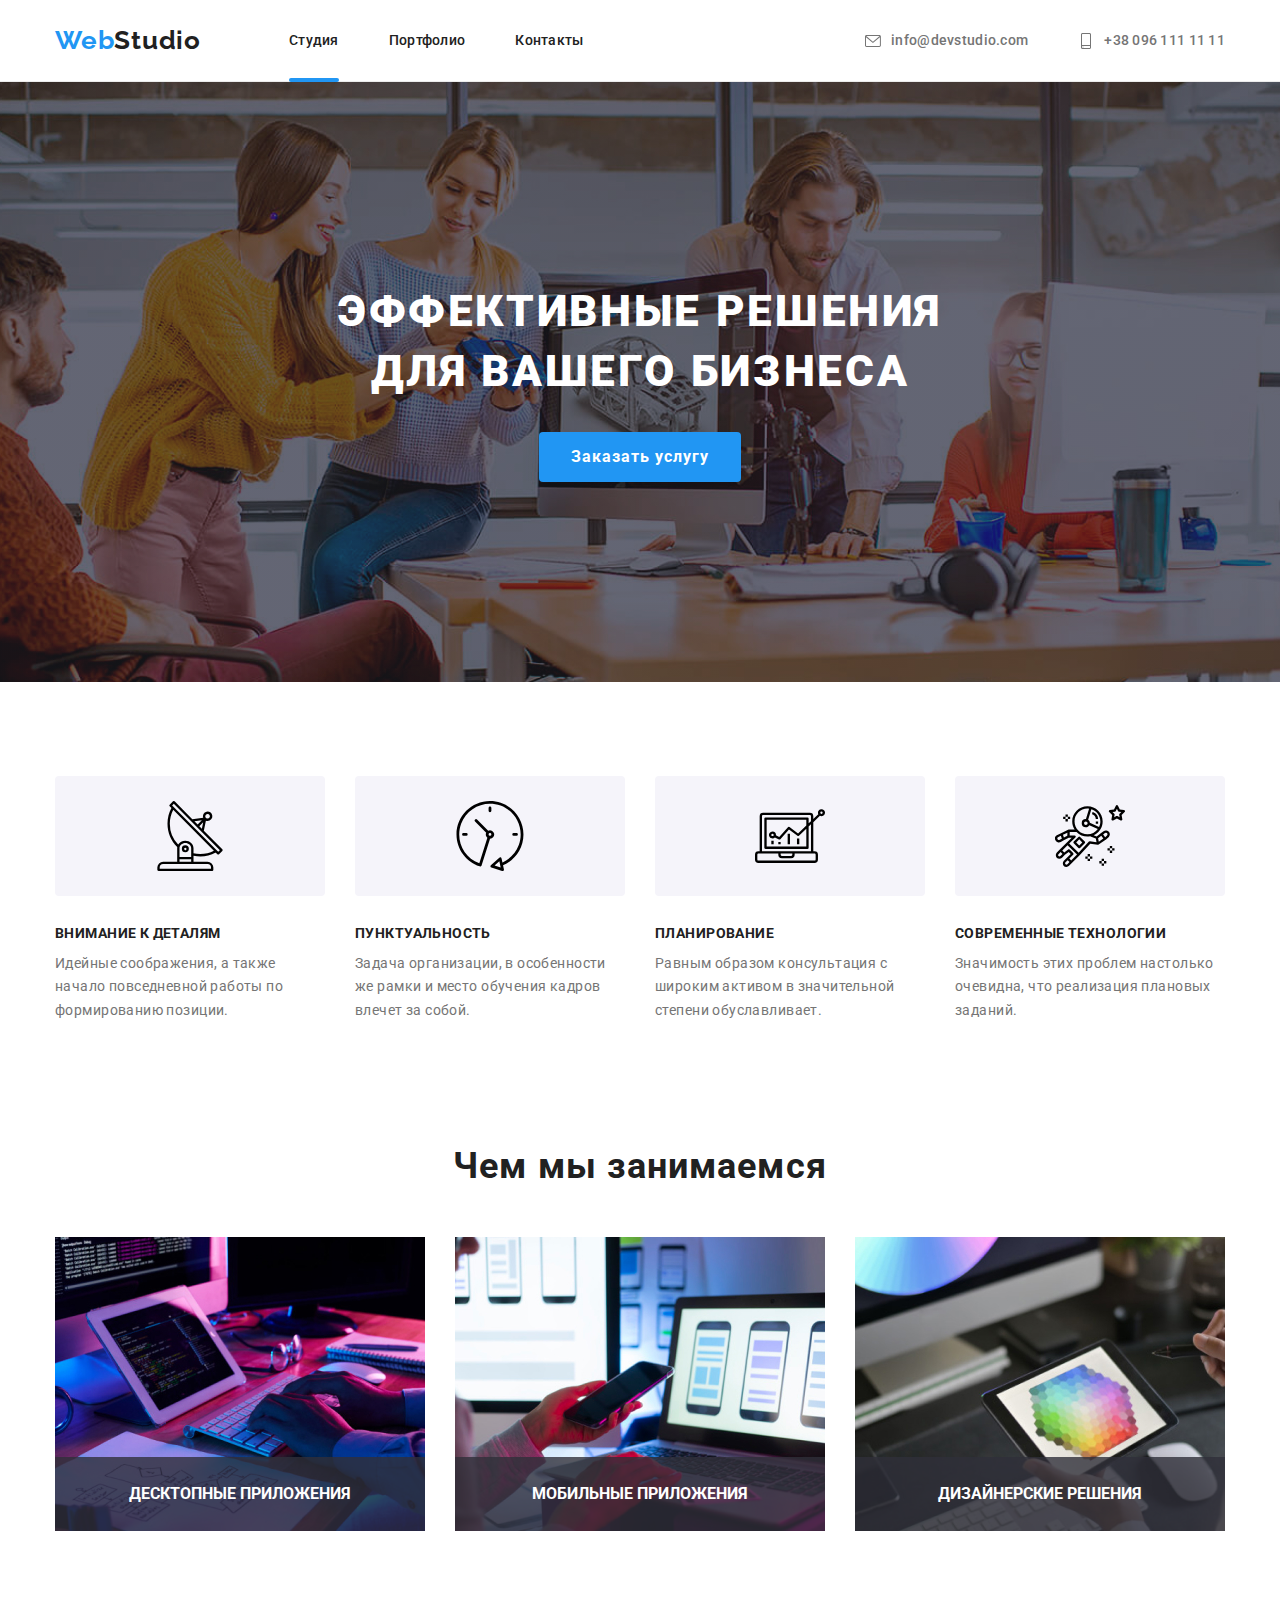
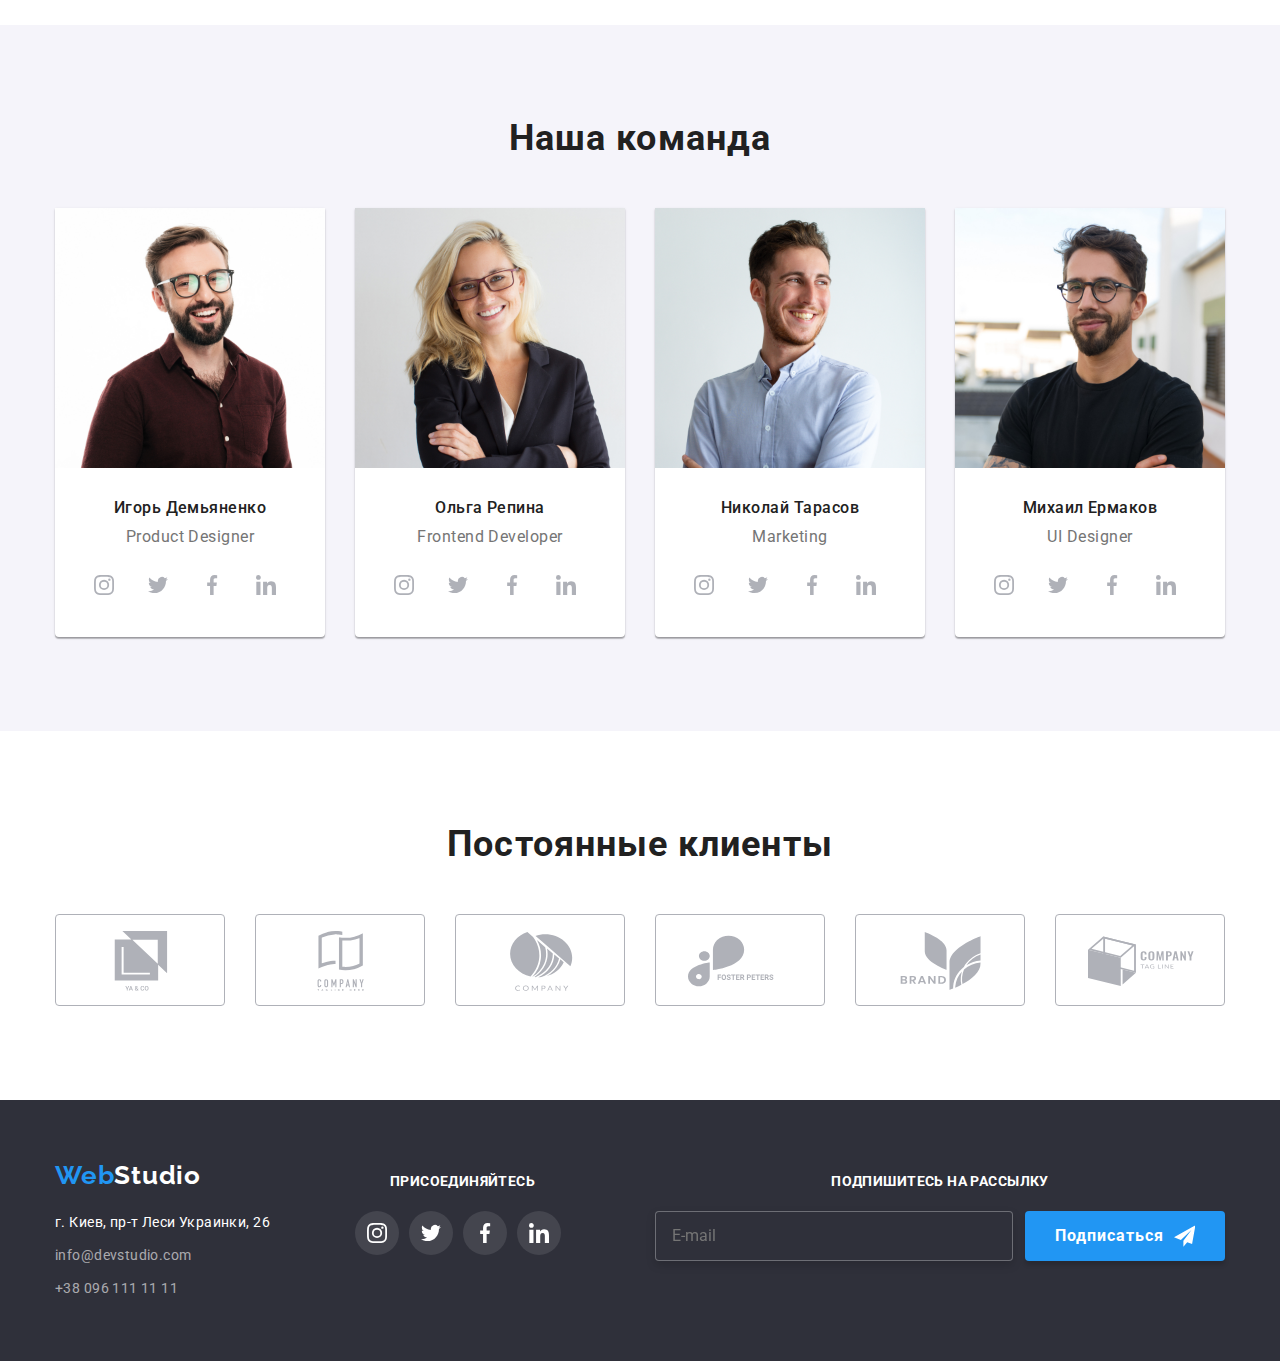
==== commit ef65a939: "commit on 'main'" ====
--- a/index.html
+++ b/index.html
@@ -86,7 +86,7 @@
     </header>
 
      <main>
-    <section class="hero-section section container">
+    <section class="hero-section section">
       <h1 class="hero-section__title">Эффективные решения для вашего бизнеса</h1>
       <button type="button" class="hero-section__btn" data-modal-open>Заказать услугу</button>
     </section> 
--- a/css/main.min.css
+++ b/css/main.min.css
@@ -1,3 +1,3 @@
 :root{--primary-text-color: #212121;--secondary-text-color: #757575;--accent-color: #2196f3;--background: #ffffff;--filter-btn-color: #f5f4fa;--main-font: 'Roboto', sans-serif;--logo-font: 'Raleway', sans-serif;--icon: #afb1b8}.visually-hidden{position:absolute;width:1px;height:1px;margin:-1px;border:0;padding:0;clip:rect(0 0 0 0);overflow:hidden}*,*::before,*::after{box-sizing:border-box}h1,h2,h3,h4,h5,h6,p{margin:0}img{display:block;width:100%;height:auto}body{background-color:var(--background);color:var(--primary-text-color);font-family:var(--main-font);margin:0}.list{padding:0;margin:0;list-style:none}@media screen and (min-width: 320px){.section{padding-top:60px;padding-bottom:60px}}@media screen and (min-width: 768px){.section{padding-top:60px;padding-bottom:60px}}@media screen and (min-width: 1200px){.section{padding-top:94px;padding-bottom:94px}}.features-list__text,.team-list__text,.product__info{color:var(--secondary-text-color)}.container{padding-left:15px;padding-right:15px}@media screen and (min-width: 480px){.container{width:480px;margin-left:auto;margin-right:auto}}@media screen and (min-width: 768px){.container{width:768px}}@media screen and (min-width: 1200px){.container{width:1200px}}.logo{color:inherit;font-family:'Raleway', sans-serif;font-weight:700;line-height:1.2;letter-spacing:0.03em;text-decoration:none}@media screen and (min-width: 320px){.logo{font-size:24px}}@media screen and (min-width: 1200px){.logo{font-size:26px}}.footer__logo{color:#ffffff;padding:0}.logo__span{color:var(--accent-color)}.mobile-menu__btn{padding:0;line-height:0;border:none;background-color:transparent;fill:var(--primary-text-color);transition:background-color 250ms cubic-bezier(0.4, 0, 0.2, 1)}.mobile-menu__btn:hover,.mobile-menu__btn:focus{fill:var(--accent-color)}@media screen and (min-width: 768px){.mobile-menu__btn{display:none}}@media screen and (min-width: 1200px){.mobile-menu__btn{display:none}}.mobile-menu{z-index:1;position:absolute;top:0;left:0;width:100%;height:100vh;background:#ffffff;overflow:auto;opacity:0;visibility:hidden;pointer-events:none;transition:opacity 250ms linear,- visibility 250ms linear}@media screen and (min-width: 768px){.mobile-menu{display:none}}@media screen and (min-width: 1200px){.mobile-menu{display:none}}.mobile-menu.is-open{opacity:1;visibility:visible;pointer-events:auto}.mobile-menu__close-btn{position:absolute;top:10px;right:15px;padding:16px 10px 0px 0px;line-height:0;border:none;background-color:transparent;fill:var(--primary-text-color);transition:background-color 250ms cubic-bezier(0.4, 0, 0.2, 1)}.mobile-menu__close-btn:hover,.mobile-menu__close-btn:focus{fill:var(--accent-color)}.mobile-menu__container{position:relative;padding-top:48px;padding-bottom:48px}.mobile-menu__item--link{display:inline-block;text-decoration:none;font-family:'Roboto';font-style:normal;font-weight:500;font-size:40px;line-height:1.2;letter-spacing:0.02em;margin-bottom:32px;color:var(--primary-text-color);transition:background-color 250ms cubic-bezier(0.4, 0, 0.2, 1)}.mobile-menu__item--link:hover,.mobile-menu__item--link:focus{color:var(--accent-color)}.last-link{margin-bottom:306px}.mobile-menu__phone-link{display:inline-block;margin-bottom:32px;font-family:'Roboto';font-style:normal;font-weight:500;font-size:34px;line-height:1.2;text-decoration:none;letter-spacing:0.02em;color:var(--accent-color)}.mobile-menu__mail-link{display:inline-block;margin-bottom:64px;font-family:'Roboto';font-style:normal;font-weight:500;font-size:24px;line-height:1.2;letter-spacing:0.02em;text-decoration:none;color:#757575}.social-list{display:flex}.social-list__link{font-family:'Roboto';font-style:normal;font-weight:500;font-size:18px;line-height:1.2;letter-spacing:0.02em;color:var(--accent-color);text-decoration:none}.social-list__item:not(:last-child){border-right:1px solid rgba(33,33,33,0.2);padding-right:10px;margin-right:10px}.submit__btn,.hero-section__btn,.footer-form__btn{display:flex;align-items:center;text-align:center;letter-spacing:0.06em;color:#FFFFFF;font-family:'Roboto';font-style:normal;font-weight:700;font-size:16px;line-height:1.9;background:var(--accent-color);box-shadow:0px 4px 4px rgba(0,0,0,0.15);border-radius:4px}.submit__btn:hover,.hero-section__btn:hover,.footer-form__btn:hover,.submit__btn:focus,.hero-section__btn:focus,.footer-form__btn:focus{background-color:#188cef}.section-title{margin:0 auto;margin-bottom:30px;font-size:36px;line-height:1.1;text-align:center;letter-spacing:0.03em}@media screen and (min-width: 1200px){.section-title{margin-bottom:50px}}.icon-actions{display:flex}.icon-actions__item{display:block;width:44px;height:44px;padding:12px;margin-right:10px;border-radius:50%;fill:var(--icon);transition:fill 250ms cubic-bezier(0.4, 0, 0.2, 1),background-color 250ms cubic-bezier(0.4, 0, 0.2, 1)}.icon-actions__item:hover,.icon-actions__item:focus{fill:#ffffff;background-color:var(--accent-color)}@media screen and (min-width: 320px){.icon-actions{display:flex;justify-content:center}.icon-actions__item{display:block;width:44px;height:44px;padding:12px;margin-right:10px;border-radius:50%;fill:var(--icon);transition:fill 250ms cubic-bezier(0.4, 0, 0.2, 1),background-color 250ms cubic-bezier(0.4, 0, 0.2, 1)}.icon-actions__item:hover,.icon-actions__item:focus{fill:#ffffff;background-color:var(--accent-color)}}.backdrop{position:fixed;top:0;left:0;width:100%;height:100%;background-color:rgba(0,0,0,0.2);opacity:1;transition:opacity 250ms cubic-bezier(0.4, 0, 0.2, 1)}.backdrop.is-hidden{opacity:0;pointer-events:none}.backdrop.is-hidden .modal{transform:translate(-50%, -50%) scale(0.9)}.modal{position:absolute;top:50%;left:50%;background-color:#ffffff;box-shadow:0px 1px 3px rgba(0,0,0,0.12),0px 1px 1px rgba(0,0,0,0.14),0px 2px 1px rgba(0,0,0,0.2);border-radius:4px;transform:translate(-50%, -50%) scale(1);transition:transform 250ms cubic-bezier(0.4, 0, 0.2, 1)}@media screen and (min-width: 320px){.modal{width:450px;height:609px;padding:8px 8px 571px 412px}}@media screen and (min-width: 1200px){.modal{width:528px;height:581px;padding:8px 8px 543px 490px}}.modal__btn{position:absolute;z-index:1;width:30px;height:30px;background:#ffffff;border:1px solid rgba(0,0,0,0.1);box-sizing:border-box;border-radius:100%}.form__icon--close{width:11px;height:11px;transition:fill 250ms cubic-bezier(0.4, 0, 0.2, 1)}.form__icon--close:hover,.form__icon--close:focus{fill:var(--accent-color)}.form{width:100%;position:absolute;top:0;left:0;bottom:0;padding:40px}.form__title{margin-bottom:12px;font-weight:700;font-size:20px;line-height:1.2;text-align:center;letter-spacing:0.03em;color:var(--primary-text-color)}.form__field{position:relative;display:flex;flex-direction:column}.form__label{margin-bottom:4px;font-family:'Roboto';font-size:12px;line-height:1.2;letter-spacing:0.01em;color:var(--secondary-text-color)}.form__input{margin:0;padding:12px 40px;margin-bottom:10px;border:1px solid rgba(33,33,33,0.2);box-sizing:border-box;border-radius:4px;transition:border 250ms cubic-bezier(0.4, 0, 0.2, 1);font-size:16px}.form__input:hover,.form__input:focus{border:1px solid var(--accent-color);box-sizing:border-box;border-radius:4px}.form__input:hover ~ .form__icon,.form__input:focus ~ .form__icon{fill:var(--accent-color)}.form__icon{position:absolute;top:57%;left:12px;transform:translateY(-57%);transition:fill 250ms cubic-bezier(0.4, 0, 0.2, 1)}.form__textarea{margin:0;padding:12px 16px;margin-bottom:20px;border:1px solid rgba(33,33,33,0.2);box-sizing:border-box;border-radius:4px;resize:none}.form__textarea:hover,.form__textarea:focus{border:1px solid var(--accent-color);box-sizing:border-box;border-radius:4px}.form__textarea::placeholder{color:rgba(117,117,117,0.5);font-size:14px;line-height:1.2;letter-spacing:0.01em}.policy-checkbox__label{display:flex;align-items:center;margin-bottom:30px;letter-spacing:0.03em;color:var(--secondary-text-color)}.policy-checkbox__label::before{content:'';display:inline-block;width:16px;height:15px;margin-right:7px;cursor:pointer;border:#212121 2px solid;border-radius:2px}.policy-checkbox:focus+.policy-checkbox__label::before{width:16px;height:15px;outline:var(--primary-text-color) 1px solid}.policy-checkbox:checked+.policy-checkbox__label::before{width:16px;height:15px;border:#2196F3 2px solid;border-radius:2px;background-image:url("../images/check.svg");background-color:#2196F3;background-size:contain;background-position:center;background-repeat:no-repeat;margin-right:7px;outline:none}@media screen and (min-width: 320px){.policy-checkbox__label{font-size:12px;line-height:1.2}}@media screen and (min-width: 1200px){.policy-checkbox__label{font-size:14px;line-height:1.7;margin-left:11px}}.policy-checkbox__link{color:var(--accent-color);margin:0 auto}.submit__btn{width:200px;height:50px;padding:10px 55px 10px 55px;margin:0 auto;border:none;cursor:pointer;transition:background-color 250ms cubic-bezier(0.4, 0, 0.2, 1),box-shadow 250ms cubic-bezier(0.4, 0, 0.2, 1)}.filter-list{display:flex;justify-content:left;flex-wrap:wrap;margin-bottom:40px}@media screen and (min-width: 768px){.filter-list{margin-bottom:30px;justify-content:center}}@media screen and (min-width: 1200px){.filter-list{margin-bottom:50px}}.filter-list__item{margin-right:8px;margin-bottom:15px}.filter-list__item:last-child{margin-right:0}.filter-list__item:nth-child(n+4){margin-bottom:0}@media screen and (min-width: 768px){.filter-list__item{margin-bottom:0}.filter-list__item:last-child{margin-right:0}}.filter-list__btn{background-color:var(--filter-btn-color);color:var(--primary-text-color);border-radius:4px;padding:6px 22px 6px 22px;border:none;font-family:var(--main-font);font-size:16px;font-weight:500;line-height:1.6;text-align:center;letter-spacing:0.03em;transition:color 250ms cubic-bezier(0.4, 0, 0.2, 1),background-color 250ms cubic-bezier(0.4, 0, 0.2, 1),box-shadsow 250ms cubic-bezier(0.4, 0, 0.2, 1)}.filter-list__btn:hover,.filter-list__btn:focus{background-color:var(--accent-color);color:#ffffff;cursor:pointer;box-shadow:0px 3px 1px rgba(0,0,0,0.1),0px 1px 2px rgba(0,0,0,0.08),0px 2px 2px rgba(0,0,0,0.12)}@media screen and (min-width: 768px){.filter-list__btn{margin-bottom:0}}.site-nav__list{display:none}.contact-list{display:none}.header{border-bottom:1px solid #ececec;background:var(--background);position:relative}@media screen and (min-width: 320px){.header{padding-top:16px;padding-bottom:16px}}@media screen and (min-width: 768px){.header{padding-top:21px;padding-bottom:21px}}@media screen and (min-width: 1200px){.header{padding-top:25px;padding-bottom:25px}}.header-container{display:flex;justify-content:space-between;align-items:center}@media screen and (min-width: 768px){.mobile-menu{display:none}.header .list{font-weight:500;font-size:14px;line-height:1.1;letter-spacing:0.02em}.site-nav__link{color:inherit;text-decoration:none;transition:color 250ms cubic-bezier(0.4, 0, 0.2, 1)}.site-nav__link:hover,.site-nav__link:focus{color:var(--accent-color)}.site-nav__list .site-nav__link{position:relative}.site-nav__link.current::after{content:'';display:block;position:absolute;top:48px;width:100%;height:4px;background:var(--accent-color);border-radius:2px}.header-container,.header-container .site-nav{display:flex;align-items:center}.site-nav__list{display:flex;margin-left:88px}.site-nav__item:not(:last-child){margin-right:50px}.site-nav__link .current{color:var(--accent-color)}.contact-list{display:flex;flex-direction:column;margin-left:auto}.contact-list__item:not(:last-child){margin-left:auto;margin-bottom:10px}.contact-list__link{display:flex;align-items:center;font-size:12px;color:var(--secondary-text-color);fill:var(--secondary-text-color);text-decoration:none;transition:color 250ms cubic-bezier(0.4, 0, 0.2, 1),fill 250ms cubic-bezier(0.4, 0, 0.2, 1)}.contact-list__link:hover,.contact-list__link:focus{color:var(--accent-color);fill:var(--accent-color)}.contact-list__icon{margin-right:8px;width:14px;height:14px}}@media screen and (min-width: 1200px){.site-nav__link.current::after{top:46px}.contact-list{align-items:center;flex-direction:row;margin-left:auto}.contact-list__item:not(:last-child){margin-right:50px;margin-bottom:0}.contact-list__link{display:flex;align-items:center;font-size:14px}.contact-list__icon{margin-right:10px;width:16px;height:16px}}.hero-section{background-color:#2f303a;background-size:cover;background-position:center;background-repeat:no-repeat;padding-top:200px;padding-bottom:200px;text-align:center;max-width:1600px}@media screen and (min-width: 320px){.hero-section{background-image:linear-gradient(rgba(47,48,58,0.4), rgba(47,48,58,0.4)),url("../images/hero_mobile.jpg")}}@media screen and (min-width: 320px) and (min-device-pixel-ratio: 2), screen and (min-width: 320px) and (-webkit-min-device-pixel-ratio: 2), screen and (min-width: 320px) and (min-resolution: 192dpi), screen and (min-width: 320px) and (min-resolution: 2dppx){.hero-section{background-image:linear-gradient(rgba(47,48,58,0.4), rgba(47,48,58,0.4)),url("../images/hero_mobile@2x.jpg")}}@media screen and (min-width: 768px){.hero-section{background-image:linear-gradient(rgba(47,48,58,0.4), rgba(47,48,58,0.4)),url("../images/hero_tablet.jpg")}}@media screen and (min-width: 768px) and (min-device-pixel-ratio: 2), screen and (min-width: 768px) and (-webkit-min-device-pixel-ratio: 2), screen and (min-width: 768px) and (min-resolution: 192dpi), screen and (min-width: 768px) and (min-resolution: 2dppx){.hero-section{background-image:linear-gradient(rgba(47,48,58,0.4), rgba(47,48,58,0.4)),url("../images/hero_tablet@2x.jpg")}}@media screen and (min-width: 1200px){.hero-section{background-image:linear-gradient(rgba(47,48,58,0.4), rgba(47,48,58,0.4)),url("../images/hero.jpg")}}@media screen and (min-width: 1200px) and (min-device-pixel-ratio: 2), screen and (min-width: 1200px) and (-webkit-min-device-pixel-ratio: 2), screen and (min-width: 1200px) and (min-resolution: 192dpi), screen and (min-width: 1200px) and (min-resolution: 2dppx){.hero-section{background-image:linear-gradient(rgba(47,48,58,0.4), rgba(47,48,58,0.4)),url("../images/hero@2x.jpg")}}@media screen and (min-width: 320px){.hero-section{background-image:linear-gradient(rgba(47,48,58,0.4), rgba(47,48,58,0.4)),url("../images/hero_mobile.jpg")}}@media screen and (min-width: 320px) and (min-device-pixel-ratio: 2), screen and (min-width: 320px) and (-webkit-min-device-pixel-ratio: 2), screen and (min-width: 320px) and (min-resolution: 192dpi), screen and (min-width: 320px) and (min-resolution: 2dppx){.hero-section{background-image:linear-gradient(rgba(47,48,58,0.4), rgba(47,48,58,0.4)),url("../images/hero_mobile@2x.webp")}}@media screen and (min-width: 768px){.hero-section{background-image:linear-gradient(rgba(47,48,58,0.4), rgba(47,48,58,0.4)),url("../images/hero_tablet.jpg")}}@media screen and (min-width: 768px) and (min-device-pixel-ratio: 2), screen and (min-width: 768px) and (-webkit-min-device-pixel-ratio: 2), screen and (min-width: 768px) and (min-resolution: 192dpi), screen and (min-width: 768px) and (min-resolution: 2dppx){.hero-section{background-image:linear-gradient(rgba(47,48,58,0.4), rgba(47,48,58,0.4)),url("../images/hero_tablet@2x.webp")}}@media screen and (min-width: 1200px){.hero-section{background-image:linear-gradient(rgba(47,48,58,0.4), rgba(47,48,58,0.4)),url("../images/hero.jpg")}}@media screen and (min-width: 1200px) and (min-device-pixel-ratio: 2), screen and (min-width: 1200px) and (-webkit-min-device-pixel-ratio: 2), screen and (min-width: 1200px) and (min-resolution: 192dpi), screen and (min-width: 1200px) and (min-resolution: 2dppx){.hero-section{background-image:linear-gradient(rgba(47,48,58,0.4), rgba(47,48,58,0.4)),url("../images/hero@2x.webp")}}.hero-section__title{font-family:'Roboto';font-style:normal;color:#ffffff;font-weight:900;text-align:center;letter-spacing:0.06em;text-transform:uppercase;margin:0 auto;margin-bottom:30px}@media screen and (min-width: 480px){.hero-section__title{width:360px;font-size:26px;line-height:1.6}}@media screen and (min-width: 1200px){.hero-section__title{width:696px;font-size:44px;line-height:1.36}}.hero-section__btn{padding:10px 32px 10px 32px;margin:0 auto;border:none;cursor:pointer;box-shadow:0px 4px 4px rgba(0,0,0,0.15);transition:background-color 250ms cubic-bezier(0.4, 0, 0.2, 1)}@media screen and (min-width: 320px){.features-list{display:block}.features-list__item{margin:0 auto;width:450}.features-list__subtitle{text-align:center;margin-bottom:10px;font-size:14px;font-weight:700;line-height:1.1;letter-spacing:0.03em;text-transform:uppercase}.features-list__text{margin-bottom:30px;font-size:14px;line-height:1.7;letter-spacing:0.03em}.features-list__icon{display:flex;height:120px;background-color:var(--filter-btn-color);border-radius:4px;margin-bottom:30px;justify-content:center;align-items:center}}@media screen and (min-width: 768px){.features-list{display:flex;flex-wrap:wrap;margin-top:-30px;margin-left:-30px}.features-list__item{position:relative;flex-basis:calc(100% / 2 - 30px);margin-left:30px;margin-top:30px;width:354px}.features-list__subtitle{text-align:left}.features-list__icon{width:354px}}@media screen and (min-width: 1200px){.features-list__icon{width:270px}.features-list{display:flex;flex-wrap:nowrap}.features-list__item{width:270px}.features-list__item:last-child{margin-right:0}}.image-list{display:flex}.image-list__item{margin-right:30px;flex-basis:calc(100% / 3);position:relative}.image-list__item:last-child{margin:0 auto}.image-list__text{position:absolute;padding:27px 0px 27px 0px;margin-right:30px;bottom:0;width:100%;color:#ffffff;font-weight:700;background-color:rgba(47,48,58,0.8);line-height:1.2;text-align:center;text-transform:uppercase}@media screen and (min-width: 320px){.services-section{display:none}}@media screen and (min-width: 768px){.services-section{display:none}}@media screen and (min-width: 1200px){.services-section{display:block;padding-top:0px}}@media screen and (min-width: 320px){.team-section{background-color:#f5f4fa}.team-list{display:block}.team-list__item{margin-bottom:30px}.team-list__item:last-child{margin-bottom:0}.card{box-shadow:0px 1px 3px rgba(0,0,0,0.12),0px 1px 1px rgba(0,0,0,0.14),0px 2px 1px rgba(0,0,0,0.2);border-radius:0px 0px 4px 4px;background:#ffffff}.card-content{padding:30px 32px 30px 32px}.team-list__subtitle{margin-bottom:10px;font-weight:500;font-size:16px;line-height:1.2;text-align:center;letter-spacing:0.03em}.team-list__text{font-size:16px;line-height:1.2;text-align:center;letter-spacing:0.03em;margin-bottom:16px}.features-list__text,.team-list__text,.product__info{color:var(--secondary-text-color)}}@media screen and (min-width: 768px){.team-list{display:flex;flex-wrap:wrap;margin-left:-30px}.team-list__item{position:relative;flex-basis:calc(100% / 2 - 30px);margin-left:30px;width:270px}.team-list__item:nth-child(n+3){margin-bottom:0px}}@media screen and (min-width: 1200px){.team-list{display:flex;flex-wrap:nowrap}.team-list__item{flex-basis:calc(100% / 4);width:270px}.team-list__item:nth-child(n+1){margin-bottom:0px}.team-list__item:last-child{margin-right:0;margin-bottom:0}}@media screen and (min-width: 320px){.clients-list{columns:2}.clients-list__item{margin-bottom:30px}.clients-list__item:nth-child(5n+6),.clients-list__item:nth-child(3){margin-bottom:0px}.clients-list__icon{height:92px;border:1px solid var(--icon);border-radius:4px;padding:16px 50px;display:block;fill:var(--icon);transition:fill 250ms cubic-bezier(0.4, 0, 0.2, 1),border 250ms cubic-bezier(0.4, 0, 0.2, 1)}.clients-list__icon:hover,.clients-list__icon:focus{border:1px solid var(--accent-color);fill:var(--accent-color)}}@media screen and (min-width: 768px){.clients-list{display:flex;flex-wrap:wrap;flex-direction:row}.clients-list__item{margin-left:30px;margin-bottom:30px}.clients-list__item:nth-child(n+4){margin-bottom:0}.clients-list__icon{padding:16px 50px}}@media screen and (min-width: 1200px){.clients-list{display:flex;flex-direction:row;flex-wrap:nowrap}.clients-list__item{margin-right:30px;margin-bottom:0;margin-left:0;flex-basis:calc(100% / 6)}.clients-list__item:nth-child(even){margin-left:0px}.clients-list__icon{display:flex;align-items:center;justify-content:center;height:92px;width:170px;border:1px solid var(--icon);border-radius:4px;padding:16px 32px;display:block;fill:var(--icon);transition:fill 250ms cubic-bezier(0.4, 0, 0.2, 1),border 250ms cubic-bezier(0.4, 0, 0.2, 1)}.clients-list__icon:hover,.clients-list__icon:focus{border:1px solid var(--accent-color);fill:var(--accent-color)}}@media screen and (min-width: 320px){.cards-list{display:block}.cards-list__item{position:relative;margin-bottom:30px;transition:box-shadow 250ms cubic-bezier(0.4, 0, 0.2, 1)}.cards-list__item:hover,.cards-list__item:focus{box-shadow:0px 1px 1px rgba(0,0,0,0.12),0px 4px 4px rgba(0,0,0,0.06),1px 4px 6px rgba(0,0,0,0.16)}.cards-list__item:hover .overlay,.cards-list__item:focus .overlay{transform:translateY(0)}.cards-list__item:first-child{margin-top:40px}.product__content{padding:20px 24px 20px 24px;border:1px solid #eeeeee}.product__name{font-weight:700;font-size:18px;line-height:2;letter-spacing:0.06em;margin-bottom:10px}.product__info{line-height:1.8;letter-spacing:0.03em}.cards-list__link{text-decoration:none;color:inherit}.product{position:relative;overflow:hidden}.product .overlay{position:absolute;top:0;left:0;width:100%;height:100%;transform:translateY(100%);background-color:rgba(33,150,243,0.9);transition:transform 250ms cubic-bezier(0.4, 0, 0.2, 1),background-color 250ms cubic-bezier(0.4, 0, 0.2, 1)}.overlay .overlay__text{font-size:18px;line-height:1.5;letter-spacing:0.03em;margin:63px 24px;color:#ffffff}}@media screen and (min-width: 768px){.cards-list{display:flex;flex-wrap:wrap;margin-left:-30px}.cards-list__item{position:relative;flex-basis:calc(100% / 2 - 30px);margin-left:30px}.cards-list__item:first-child{margin-top:0px}.cards-list__link{display:flex;flex-direction:column;height:100%}.product__content{flex-grow:1}}@media screen and (min-width: 1200px){.cards-list{display:flex;flex-direction:row;flex-wrap:wrap;margin-left:-30px}.cards-list__item{position:relative;flex-basis:calc(100% / 3 - 30px)}}.footer{background-color:#2f303a;padding:60px 0px 60px 0px;display:flex}@media screen and (min-width: 320px){.footer-info{display:flex;flex-direction:column;text-align:center;margin-bottom:60px}}@media screen and (min-width: 768px){.footer-info{margin-right:165px;margin-bottom:0px}}@media screen and (min-width: 1200px){.footer-info{text-align:left;margin-right:0}}.footer-info__link{font-size:14px;line-height:1.7;letter-spacing:0.03em;color:rgba(255,255,255,0.6);text-decoration:none;display:block;margin-top:9px;transition:color 250ms cubic-bezier(0.4, 0, 0.2, 1),fill 250ms cubic-bezier(0.4, 0, 0.2, 1)}.footer-info__link:hover,.footer-info__link:focus{color:var(--accent-color);fill:var(--accent-color)}.footer-info__address{margin:20px 0px 0px 0px;color:#ffffff;font-style:normal;font-size:14px;line-height:1.7;letter-spacing:0.03em}.footer-container,.footer-actions{display:flex}@media screen and (min-width: 320px){.footer-container,.footer-actions{display:block}}@media screen and (min-width: 768px){.footer-container,.footer-actions{display:flex;flex-wrap:wrap;justify-content:center}}@media screen and (min-width: 320px){.footer-join{text-align:center}}@media screen and (min-width: 768){.footer-join{margin-top:0;margin-left:165px}}@media screen and (min-width: 1200px){.footer-join{margin-top:12px;margin-left:auto}}.footer-join__join,.footer-form__join{font-weight:700px;text-transform:uppercase;color:#ffffff;font-size:14px;line-height:1.2;letter-spacing:0.03em}.icon-actions__item.footer-icon{width:44px;height:44px;border-radius:50%;margin-top:20px;padding:12px;fill:#ffffff;background-color:rgba(255,255,255,0.1)}.icon-actions__item.footer-icon:not(:last-child){margin-right:10px}.icon-actions__item.footer-icon:hover,.icon-actions__item.footer-icon:focus{fill:#ffffff;background-color:var(--accent-color)}@media screen and (min-width: 320px){.footer-form{margin-top:60px;text-align:center}}@media screen and (min-width: 1200px){.footer-form{position:relative;margin-top:12px;margin-left:auto}}@media screen and (min-width: 320px){.footer-form__form{display:flex;flex-wrap:wrap;justify-content:center}}@media screen and (min-width: 768px){.footer-form__form{display:flex;flex-direction:column;align-items:center}}@media screen and (min-width: 1200px){.footer-form__form{display:flex;flex-direction:row}}@media screen and (min-width: 320px){.footer-form__input{width:100%;margin-top:20px;padding:15px 16px;border:1px solid rgba(255,255,255,0.3);box-sizing:border-box;filter:drop-shadow(0px 4px 4px rgba(0,0,0,0.15));background:#2F303A;border-radius:4px}}@media screen and (min-width: 768px){.footer-form__input{width:450px}}@media screen and (min-width: 1200px){.footer-form__input{width:358px;margin:20px 12px 0px 0px}}.footer-form__btn{width:200px;height:50px;margin-top:20px;padding:10px 30px 10px 30px;border:none;cursor:pointer;transition:background-color 250ms cubic-bezier(0.4, 0, 0.2, 1),box-shadow 250ms cubic-bezier(0.4, 0, 0.2, 1)}.footer-form__icon{margin-left:10px;fill:#ffffff}
+ visibility 250ms linear}@media screen and (min-width: 768px){.mobile-menu{display:none}}@media screen and (min-width: 1200px){.mobile-menu{display:none}}.mobile-menu.is-open{opacity:1;visibility:visible;pointer-events:auto}.mobile-menu__close-btn{position:absolute;top:10px;right:15px;padding:16px 10px 0px 0px;line-height:0;border:none;background-color:transparent;fill:var(--primary-text-color);transition:background-color 250ms cubic-bezier(0.4, 0, 0.2, 1)}.mobile-menu__close-btn:hover,.mobile-menu__close-btn:focus{fill:var(--accent-color)}.mobile-menu__container{position:relative;padding-top:48px;padding-bottom:48px}.mobile-menu__item--link{display:inline-block;text-decoration:none;font-family:'Roboto';font-style:normal;font-weight:500;font-size:40px;line-height:1.2;letter-spacing:0.02em;margin-bottom:32px;color:var(--primary-text-color);transition:background-color 250ms cubic-bezier(0.4, 0, 0.2, 1)}.mobile-menu__item--link:hover,.mobile-menu__item--link:focus{color:var(--accent-color)}.last-link{margin-bottom:306px}.mobile-menu__phone-link{display:inline-block;margin-bottom:32px;font-family:'Roboto';font-style:normal;font-weight:500;font-size:34px;line-height:1.2;text-decoration:none;letter-spacing:0.02em;color:var(--accent-color)}.mobile-menu__mail-link{display:inline-block;margin-bottom:64px;font-family:'Roboto';font-style:normal;font-weight:500;font-size:24px;line-height:1.2;letter-spacing:0.02em;text-decoration:none;color:#757575}.social-list{display:flex}.social-list__link{font-family:'Roboto';font-style:normal;font-weight:500;font-size:18px;line-height:1.2;letter-spacing:0.02em;color:var(--accent-color);text-decoration:none}.social-list__item:not(:last-child){border-right:1px solid rgba(33,33,33,0.2);padding-right:10px;margin-right:10px}.submit__btn,.hero-section__btn,.footer-form__btn{display:flex;align-items:center;text-align:center;letter-spacing:0.06em;color:#FFFFFF;font-family:'Roboto';font-style:normal;font-weight:700;font-size:16px;line-height:1.9;background:var(--accent-color);box-shadow:0px 4px 4px rgba(0,0,0,0.15);border-radius:4px}.submit__btn:hover,.hero-section__btn:hover,.footer-form__btn:hover,.submit__btn:focus,.hero-section__btn:focus,.footer-form__btn:focus{background-color:#188cef}.section-title{margin:0 auto;margin-bottom:30px;font-size:36px;line-height:1.1;text-align:center;letter-spacing:0.03em}@media screen and (min-width: 1200px){.section-title{margin-bottom:50px}}.icon-actions{display:flex}.icon-actions__item{display:block;width:44px;height:44px;padding:12px;margin-right:10px;border-radius:50%;fill:var(--icon);transition:fill 250ms cubic-bezier(0.4, 0, 0.2, 1),background-color 250ms cubic-bezier(0.4, 0, 0.2, 1)}.icon-actions__item:hover,.icon-actions__item:focus{fill:#ffffff;background-color:var(--accent-color)}@media screen and (min-width: 320px){.icon-actions{display:flex;justify-content:center}.icon-actions__item{display:block;width:44px;height:44px;padding:12px;margin-right:10px;border-radius:50%;fill:var(--icon);transition:fill 250ms cubic-bezier(0.4, 0, 0.2, 1),background-color 250ms cubic-bezier(0.4, 0, 0.2, 1)}.icon-actions__item:hover,.icon-actions__item:focus{fill:#ffffff;background-color:var(--accent-color)}}.backdrop{position:fixed;top:0;left:0;width:100%;height:100%;background-color:rgba(0,0,0,0.2);opacity:1;transition:opacity 250ms cubic-bezier(0.4, 0, 0.2, 1)}.backdrop.is-hidden{opacity:0;pointer-events:none}.backdrop.is-hidden .modal{transform:translate(-50%, -50%) scale(0.9)}.modal{position:absolute;top:50%;left:50%;background-color:#ffffff;box-shadow:0px 1px 3px rgba(0,0,0,0.12),0px 1px 1px rgba(0,0,0,0.14),0px 2px 1px rgba(0,0,0,0.2);border-radius:4px;transform:translate(-50%, -50%) scale(1);transition:transform 250ms cubic-bezier(0.4, 0, 0.2, 1)}@media screen and (min-width: 320px){.modal{width:450px;height:609px;padding:8px 8px 571px 412px}}@media screen and (min-width: 1200px){.modal{width:528px;height:581px;padding:8px 8px 543px 490px}}.modal__btn{position:absolute;z-index:1;width:30px;height:30px;background:#ffffff;border:1px solid rgba(0,0,0,0.1);box-sizing:border-box;border-radius:100%}.form__icon--close{width:11px;height:11px;transition:fill 250ms cubic-bezier(0.4, 0, 0.2, 1)}.form__icon--close:hover,.form__icon--close:focus{fill:var(--accent-color)}.form{width:100%;position:absolute;top:0;left:0;bottom:0;padding:40px}.form__title{margin-bottom:12px;font-weight:700;font-size:20px;line-height:1.2;text-align:center;letter-spacing:0.03em;color:var(--primary-text-color)}.form__field{position:relative;display:flex;flex-direction:column}.form__label{margin-bottom:4px;font-family:'Roboto';font-size:12px;line-height:1.2;letter-spacing:0.01em;color:var(--secondary-text-color)}.form__input{margin:0;padding:12px 40px;margin-bottom:10px;border:1px solid rgba(33,33,33,0.2);box-sizing:border-box;border-radius:4px;transition:border 250ms cubic-bezier(0.4, 0, 0.2, 1);font-size:16px}.form__input:hover,.form__input:focus{border:1px solid var(--accent-color);box-sizing:border-box;border-radius:4px}.form__input:hover ~ .form__icon,.form__input:focus ~ .form__icon{fill:var(--accent-color)}.form__icon{position:absolute;top:57%;left:12px;transform:translateY(-57%);transition:fill 250ms cubic-bezier(0.4, 0, 0.2, 1)}.form__textarea{margin:0;padding:12px 16px;margin-bottom:20px;border:1px solid rgba(33,33,33,0.2);box-sizing:border-box;border-radius:4px;resize:none}.form__textarea:hover,.form__textarea:focus{border:1px solid var(--accent-color);box-sizing:border-box;border-radius:4px}.form__textarea::placeholder{color:rgba(117,117,117,0.5);font-size:14px;line-height:1.2;letter-spacing:0.01em}.policy-checkbox__label{display:flex;align-items:center;margin-bottom:30px;letter-spacing:0.03em;color:var(--secondary-text-color)}.policy-checkbox__label::before{content:'';display:inline-block;width:16px;height:15px;margin-right:7px;cursor:pointer;border:#212121 2px solid;border-radius:2px}.policy-checkbox:focus+.policy-checkbox__label::before{width:16px;height:15px;outline:var(--primary-text-color) 1px solid}.policy-checkbox:checked+.policy-checkbox__label::before{width:16px;height:15px;border:#2196F3 2px solid;border-radius:2px;background-image:url("../images/check.svg");background-color:#2196F3;background-size:contain;background-position:center;background-repeat:no-repeat;margin-right:7px;outline:none}@media screen and (min-width: 320px){.policy-checkbox__label{font-size:12px;line-height:1.2}}@media screen and (min-width: 1200px){.policy-checkbox__label{font-size:14px;line-height:1.7;margin-left:11px}}.policy-checkbox__link{color:var(--accent-color);margin:0 auto}.submit__btn{width:200px;height:50px;padding:10px 55px 10px 55px;margin:0 auto;border:none;cursor:pointer;transition:background-color 250ms cubic-bezier(0.4, 0, 0.2, 1),box-shadow 250ms cubic-bezier(0.4, 0, 0.2, 1)}.filter-list{display:flex;justify-content:left;flex-wrap:wrap;margin-bottom:40px}@media screen and (min-width: 768px){.filter-list{margin-bottom:30px;justify-content:center}}@media screen and (min-width: 1200px){.filter-list{margin-bottom:50px}}.filter-list__item{margin-right:8px;margin-bottom:15px}.filter-list__item:last-child{margin-right:0}.filter-list__item:nth-child(n+4){margin-bottom:0}@media screen and (min-width: 768px){.filter-list__item{margin-bottom:0}.filter-list__item:last-child{margin-right:0}}.filter-list__btn{background-color:var(--filter-btn-color);color:var(--primary-text-color);border-radius:4px;padding:6px 22px 6px 22px;border:none;font-family:var(--main-font);font-size:16px;font-weight:500;line-height:1.6;text-align:center;letter-spacing:0.03em;transition:color 250ms cubic-bezier(0.4, 0, 0.2, 1),background-color 250ms cubic-bezier(0.4, 0, 0.2, 1),box-shadsow 250ms cubic-bezier(0.4, 0, 0.2, 1)}.filter-list__btn:hover,.filter-list__btn:focus{background-color:var(--accent-color);color:#ffffff;cursor:pointer;box-shadow:0px 3px 1px rgba(0,0,0,0.1),0px 1px 2px rgba(0,0,0,0.08),0px 2px 2px rgba(0,0,0,0.12)}@media screen and (min-width: 768px){.filter-list__btn{margin-bottom:0}}.site-nav__list{display:none}.contact-list{display:none}.header{border-bottom:1px solid #ececec;background:var(--background);position:relative}@media screen and (min-width: 320px){.header{padding-top:16px;padding-bottom:16px}}@media screen and (min-width: 768px){.header{padding-top:21px;padding-bottom:21px}}@media screen and (min-width: 1200px){.header{padding-top:25px;padding-bottom:25px}}.header-container{display:flex;justify-content:space-between;align-items:center}@media screen and (min-width: 768px){.mobile-menu{display:none}.header .list{font-weight:500;font-size:14px;line-height:1.1;letter-spacing:0.02em}.site-nav__link{color:inherit;text-decoration:none;transition:color 250ms cubic-bezier(0.4, 0, 0.2, 1)}.site-nav__link:hover,.site-nav__link:focus{color:var(--accent-color)}.site-nav__list .site-nav__link{position:relative}.site-nav__link.current::after{content:'';display:block;position:absolute;top:48px;width:100%;height:4px;background:var(--accent-color);border-radius:2px}.header-container,.header-container .site-nav{display:flex;align-items:center}.site-nav__list{display:flex;margin-left:88px}.site-nav__item:not(:last-child){margin-right:50px}.site-nav__link .current{color:var(--accent-color)}.contact-list{display:flex;flex-direction:column;margin-left:auto}.contact-list__item:not(:last-child){margin-left:auto;margin-bottom:10px}.contact-list__link{display:flex;align-items:center;font-size:12px;color:var(--secondary-text-color);fill:var(--secondary-text-color);text-decoration:none;transition:color 250ms cubic-bezier(0.4, 0, 0.2, 1),fill 250ms cubic-bezier(0.4, 0, 0.2, 1)}.contact-list__link:hover,.contact-list__link:focus{color:var(--accent-color);fill:var(--accent-color)}.contact-list__icon{margin-right:8px;width:14px;height:14px}}@media screen and (min-width: 1200px){.site-nav__link.current::after{top:46px}.contact-list{align-items:center;flex-direction:row;margin-left:auto}.contact-list__item:not(:last-child){margin-right:50px;margin-bottom:0}.contact-list__link{display:flex;align-items:center;font-size:14px}.contact-list__icon{margin-right:10px;width:16px;height:16px}}.hero-section{background-color:#2f303a;background-size:cover;background-position:center;background-repeat:no-repeat;padding-top:200px;padding-bottom:200px;text-align:center}@media screen and (min-width: 320px){.hero-section{background-image:linear-gradient(rgba(47,48,58,0.4), rgba(47,48,58,0.4)),url("../images/hero_mobile.jpg")}}@media screen and (min-width: 320px) and (min-device-pixel-ratio: 2), screen and (min-width: 320px) and (-webkit-min-device-pixel-ratio: 2), screen and (min-width: 320px) and (min-resolution: 192dpi), screen and (min-width: 320px) and (min-resolution: 2dppx){.hero-section{background-image:linear-gradient(rgba(47,48,58,0.4), rgba(47,48,58,0.4)),url("../images/hero_mobile@2x.jpg")}}@media screen and (min-width: 768px){.hero-section{background-image:linear-gradient(rgba(47,48,58,0.4), rgba(47,48,58,0.4)),url("../images/hero_tablet.jpg")}}@media screen and (min-width: 768px) and (min-device-pixel-ratio: 2), screen and (min-width: 768px) and (-webkit-min-device-pixel-ratio: 2), screen and (min-width: 768px) and (min-resolution: 192dpi), screen and (min-width: 768px) and (min-resolution: 2dppx){.hero-section{background-image:linear-gradient(rgba(47,48,58,0.4), rgba(47,48,58,0.4)),url("../images/hero_tablet@2x.jpg")}}@media screen and (min-width: 1200px){.hero-section{background-image:linear-gradient(rgba(47,48,58,0.4), rgba(47,48,58,0.4)),url("../images/hero.jpg")}}@media screen and (min-width: 1200px) and (min-device-pixel-ratio: 2), screen and (min-width: 1200px) and (-webkit-min-device-pixel-ratio: 2), screen and (min-width: 1200px) and (min-resolution: 192dpi), screen and (min-width: 1200px) and (min-resolution: 2dppx){.hero-section{background-image:linear-gradient(rgba(47,48,58,0.4), rgba(47,48,58,0.4)),url("../images/hero@2x.jpg")}}@media screen and (min-width: 320px){.hero-section{background-image:linear-gradient(rgba(47,48,58,0.4), rgba(47,48,58,0.4)),url("../images/hero_mobile.jpg")}}@media screen and (min-width: 320px) and (min-device-pixel-ratio: 2), screen and (min-width: 320px) and (-webkit-min-device-pixel-ratio: 2), screen and (min-width: 320px) and (min-resolution: 192dpi), screen and (min-width: 320px) and (min-resolution: 2dppx){.hero-section{background-image:linear-gradient(rgba(47,48,58,0.4), rgba(47,48,58,0.4)),url("../images/hero_mobile@2x.webp")}}@media screen and (min-width: 768px){.hero-section{background-image:linear-gradient(rgba(47,48,58,0.4), rgba(47,48,58,0.4)),url("../images/hero_tablet.jpg")}}@media screen and (min-width: 768px) and (min-device-pixel-ratio: 2), screen and (min-width: 768px) and (-webkit-min-device-pixel-ratio: 2), screen and (min-width: 768px) and (min-resolution: 192dpi), screen and (min-width: 768px) and (min-resolution: 2dppx){.hero-section{background-image:linear-gradient(rgba(47,48,58,0.4), rgba(47,48,58,0.4)),url("../images/hero_tablet@2x.webp")}}@media screen and (min-width: 1200px){.hero-section{background-image:linear-gradient(rgba(47,48,58,0.4), rgba(47,48,58,0.4)),url("../images/hero.jpg")}}@media screen and (min-width: 1200px) and (min-device-pixel-ratio: 2), screen and (min-width: 1200px) and (-webkit-min-device-pixel-ratio: 2), screen and (min-width: 1200px) and (min-resolution: 192dpi), screen and (min-width: 1200px) and (min-resolution: 2dppx){.hero-section{background-image:linear-gradient(rgba(47,48,58,0.4), rgba(47,48,58,0.4)),url("../images/hero@2x.webp")}}.hero-section__title{font-family:'Roboto';font-style:normal;color:#ffffff;font-weight:900;text-align:center;letter-spacing:0.06em;text-transform:uppercase;margin:0 auto;margin-bottom:30px}@media screen and (min-width: 480px){.hero-section__title{width:360px;font-size:26px;line-height:1.6}}@media screen and (min-width: 1200px){.hero-section__title{width:696px;font-size:44px;line-height:1.36}}.hero-section__btn{padding:10px 32px 10px 32px;margin:0 auto;border:none;cursor:pointer;box-shadow:0px 4px 4px rgba(0,0,0,0.15);transition:background-color 250ms cubic-bezier(0.4, 0, 0.2, 1)}@media screen and (min-width: 320px){.features-list{display:block}.features-list__item{margin:0 auto;width:450}.features-list__subtitle{text-align:center;margin-bottom:10px;font-size:14px;font-weight:700;line-height:1.1;letter-spacing:0.03em;text-transform:uppercase}.features-list__text{margin-bottom:30px;font-size:14px;line-height:1.7;letter-spacing:0.03em}.features-list__icon{display:flex;height:120px;background-color:var(--filter-btn-color);border-radius:4px;margin-bottom:30px;justify-content:center;align-items:center}}@media screen and (min-width: 768px){.features-list{display:flex;flex-wrap:wrap;margin-top:-30px;margin-left:-30px}.features-list__item{position:relative;flex-basis:calc(100% / 2 - 30px);margin-left:30px;margin-top:30px;width:354px}.features-list__subtitle{text-align:left}.features-list__icon{width:354px}}@media screen and (min-width: 1200px){.features-list__icon{width:270px}.features-list{display:flex;flex-wrap:nowrap}.features-list__item{width:270px}.features-list__item:last-child{margin-right:0}}.image-list{display:flex}.image-list__item{margin-right:30px;flex-basis:calc(100% / 3);position:relative}.image-list__item:last-child{margin:0 auto}.image-list__text{position:absolute;padding:27px 0px 27px 0px;margin-right:30px;bottom:0;width:100%;color:#ffffff;font-weight:700;background-color:rgba(47,48,58,0.8);line-height:1.2;text-align:center;text-transform:uppercase}@media screen and (min-width: 320px){.services-section{display:none}}@media screen and (min-width: 768px){.services-section{display:none}}@media screen and (min-width: 1200px){.services-section{display:block;padding-top:0px}}@media screen and (min-width: 320px){.team-section{background-color:#f5f4fa}.team-list{display:block}.team-list__item{margin-bottom:30px}.team-list__item:last-child{margin-bottom:0}.card{box-shadow:0px 1px 3px rgba(0,0,0,0.12),0px 1px 1px rgba(0,0,0,0.14),0px 2px 1px rgba(0,0,0,0.2);border-radius:0px 0px 4px 4px;background:#ffffff}.card-content{padding:30px 32px 30px 32px}.team-list__subtitle{margin-bottom:10px;font-weight:500;font-size:16px;line-height:1.2;text-align:center;letter-spacing:0.03em}.team-list__text{font-size:16px;line-height:1.2;text-align:center;letter-spacing:0.03em;margin-bottom:16px}.features-list__text,.team-list__text,.product__info{color:var(--secondary-text-color)}}@media screen and (min-width: 768px){.team-list{display:flex;flex-wrap:wrap;margin-left:-30px}.team-list__item{position:relative;flex-basis:calc(100% / 2 - 30px);margin-left:30px;width:270px}.team-list__item:nth-child(n+3){margin-bottom:0px}}@media screen and (min-width: 1200px){.team-list{display:flex;flex-wrap:nowrap}.team-list__item{flex-basis:calc(100% / 4);width:270px}.team-list__item:nth-child(n+1){margin-bottom:0px}.team-list__item:last-child{margin-right:0;margin-bottom:0}}@media screen and (min-width: 320px){.clients-list{columns:2}.clients-list__item{margin-bottom:30px}.clients-list__item:nth-child(5n+6),.clients-list__item:nth-child(3){margin-bottom:0px}.clients-list__icon{height:92px;border:1px solid var(--icon);border-radius:4px;padding:16px 50px;display:block;fill:var(--icon);transition:fill 250ms cubic-bezier(0.4, 0, 0.2, 1),border 250ms cubic-bezier(0.4, 0, 0.2, 1)}.clients-list__icon:hover,.clients-list__icon:focus{border:1px solid var(--accent-color);fill:var(--accent-color)}}@media screen and (min-width: 768px){.clients-list{display:flex;flex-wrap:wrap;flex-direction:row}.clients-list__item{margin-left:30px;margin-bottom:30px}.clients-list__item:nth-child(n+4){margin-bottom:0}.clients-list__icon{padding:16px 50px}}@media screen and (min-width: 1200px){.clients-list{display:flex;flex-direction:row;flex-wrap:nowrap}.clients-list__item{margin-right:30px;margin-bottom:0;margin-left:0;flex-basis:calc(100% / 6)}.clients-list__item:nth-child(even){margin-left:0px}.clients-list__icon{display:flex;align-items:center;justify-content:center;height:92px;width:170px;border:1px solid var(--icon);border-radius:4px;padding:16px 32px;display:block;fill:var(--icon);transition:fill 250ms cubic-bezier(0.4, 0, 0.2, 1),border 250ms cubic-bezier(0.4, 0, 0.2, 1)}.clients-list__icon:hover,.clients-list__icon:focus{border:1px solid var(--accent-color);fill:var(--accent-color)}}@media screen and (min-width: 320px){.cards-list{display:block}.cards-list__item{position:relative;margin-bottom:30px;transition:box-shadow 250ms cubic-bezier(0.4, 0, 0.2, 1)}.cards-list__item:hover,.cards-list__item:focus{box-shadow:0px 1px 1px rgba(0,0,0,0.12),0px 4px 4px rgba(0,0,0,0.06),1px 4px 6px rgba(0,0,0,0.16)}.cards-list__item:hover .overlay,.cards-list__item:focus .overlay{transform:translateY(0)}.cards-list__item:first-child{margin-top:40px}.product__content{padding:20px 24px 20px 24px;border:1px solid #eeeeee}.product__name{font-weight:700;font-size:18px;line-height:2;letter-spacing:0.06em;margin-bottom:10px}.product__info{line-height:1.8;letter-spacing:0.03em}.cards-list__link{text-decoration:none;color:inherit}.product{position:relative;overflow:hidden}.product .overlay{position:absolute;top:0;left:0;width:100%;height:100%;transform:translateY(100%);background-color:rgba(33,150,243,0.9);transition:transform 250ms cubic-bezier(0.4, 0, 0.2, 1),background-color 250ms cubic-bezier(0.4, 0, 0.2, 1)}.overlay .overlay__text{font-size:18px;line-height:1.5;letter-spacing:0.03em;margin:63px 24px;color:#ffffff}}@media screen and (min-width: 768px){.cards-list{display:flex;flex-wrap:wrap;margin-left:-30px}.cards-list__item{position:relative;flex-basis:calc(100% / 2 - 30px);margin-left:30px}.cards-list__item:first-child{margin-top:0px}.cards-list__link{display:flex;flex-direction:column;height:100%}.product__content{flex-grow:1}}@media screen and (min-width: 1200px){.cards-list{display:flex;flex-direction:row;flex-wrap:wrap;margin-left:-30px}.cards-list__item{position:relative;flex-basis:calc(100% / 3 - 30px)}}.footer{background-color:#2f303a;padding:60px 0px 60px 0px;display:flex}@media screen and (min-width: 320px){.footer-info{display:flex;flex-direction:column;text-align:center;margin-bottom:60px}}@media screen and (min-width: 768px){.footer-info{margin-right:165px;margin-bottom:0px}}@media screen and (min-width: 1200px){.footer-info{text-align:left;margin-right:0}}.footer-info__link{font-size:14px;line-height:1.7;letter-spacing:0.03em;color:rgba(255,255,255,0.6);text-decoration:none;display:block;margin-top:9px;transition:color 250ms cubic-bezier(0.4, 0, 0.2, 1),fill 250ms cubic-bezier(0.4, 0, 0.2, 1)}.footer-info__link:hover,.footer-info__link:focus{color:var(--accent-color);fill:var(--accent-color)}.footer-info__address{margin:20px 0px 0px 0px;color:#ffffff;font-style:normal;font-size:14px;line-height:1.7;letter-spacing:0.03em}.footer-container,.footer-actions{display:flex}@media screen and (min-width: 320px){.footer-container,.footer-actions{display:block}}@media screen and (min-width: 768px){.footer-container,.footer-actions{display:flex;flex-wrap:wrap;justify-content:center}}@media screen and (min-width: 320px){.footer-join{text-align:center}}@media screen and (min-width: 768){.footer-join{margin-top:0;margin-left:165px}}@media screen and (min-width: 1200px){.footer-join{margin-top:12px;margin-left:auto}}.footer-join__join,.footer-form__join{font-weight:700px;text-transform:uppercase;color:#ffffff;font-size:14px;line-height:1.2;letter-spacing:0.03em}.icon-actions__item.footer-icon{width:44px;height:44px;border-radius:50%;margin-top:20px;padding:12px;fill:#ffffff;background-color:rgba(255,255,255,0.1)}.icon-actions__item.footer-icon:not(:last-child){margin-right:10px}.icon-actions__item.footer-icon:hover,.icon-actions__item.footer-icon:focus{fill:#ffffff;background-color:var(--accent-color)}@media screen and (min-width: 320px){.footer-form{margin-top:60px;text-align:center}}@media screen and (min-width: 1200px){.footer-form{position:relative;margin-top:12px;margin-left:auto}}@media screen and (min-width: 320px){.footer-form__form{display:flex;flex-wrap:wrap;justify-content:center}}@media screen and (min-width: 768px){.footer-form__form{display:flex;flex-direction:column;align-items:center}}@media screen and (min-width: 1200px){.footer-form__form{display:flex;flex-direction:row}}@media screen and (min-width: 320px){.footer-form__input{width:100%;margin-top:20px;padding:15px 16px;border:1px solid rgba(255,255,255,0.3);box-sizing:border-box;filter:drop-shadow(0px 4px 4px rgba(0,0,0,0.15));background:#2F303A;border-radius:4px}}@media screen and (min-width: 768px){.footer-form__input{width:450px}}@media screen and (min-width: 1200px){.footer-form__input{width:358px;margin:20px 12px 0px 0px}}.footer-form__btn{width:200px;height:50px;margin-top:20px;padding:10px 30px 10px 30px;border:none;cursor:pointer;transition:background-color 250ms cubic-bezier(0.4, 0, 0.2, 1),box-shadow 250ms cubic-bezier(0.4, 0, 0.2, 1)}.footer-form__icon{margin-left:10px;fill:#ffffff}
 /*# sourceMappingURL=main.min.css.map */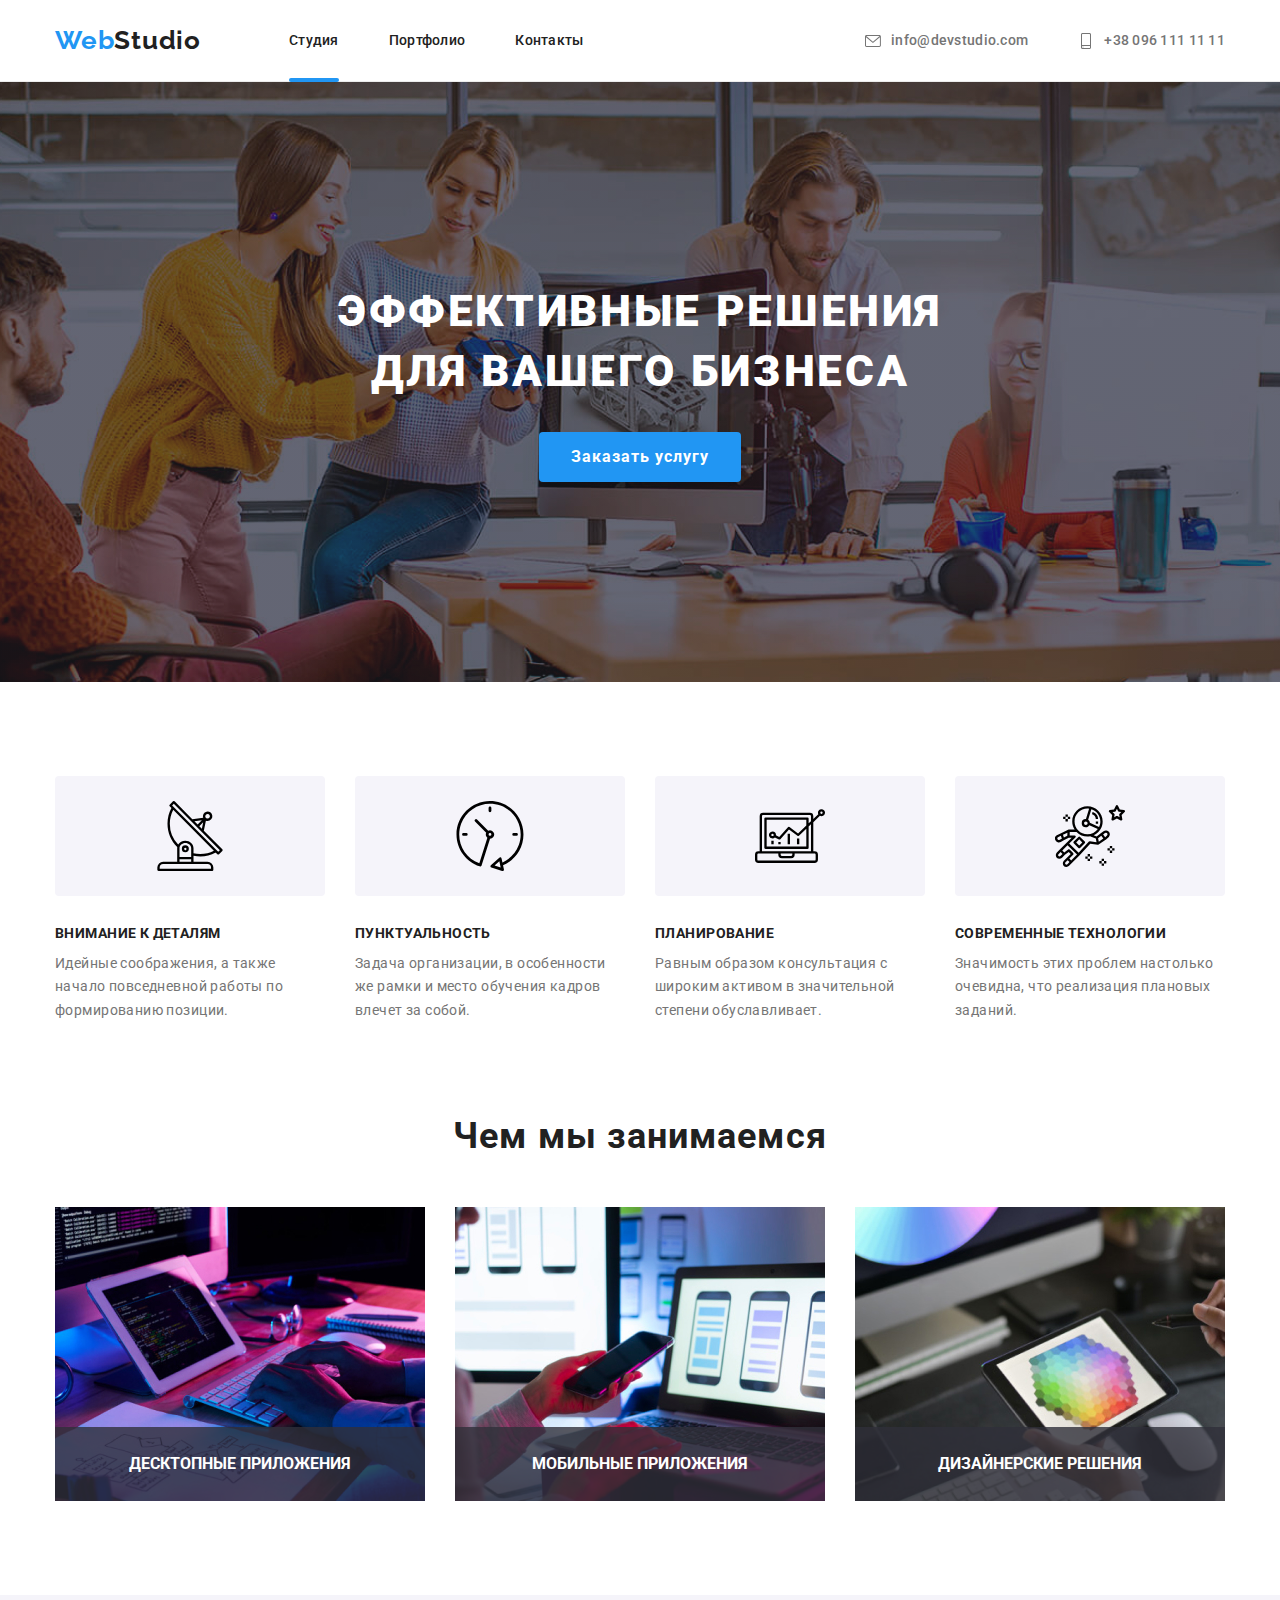
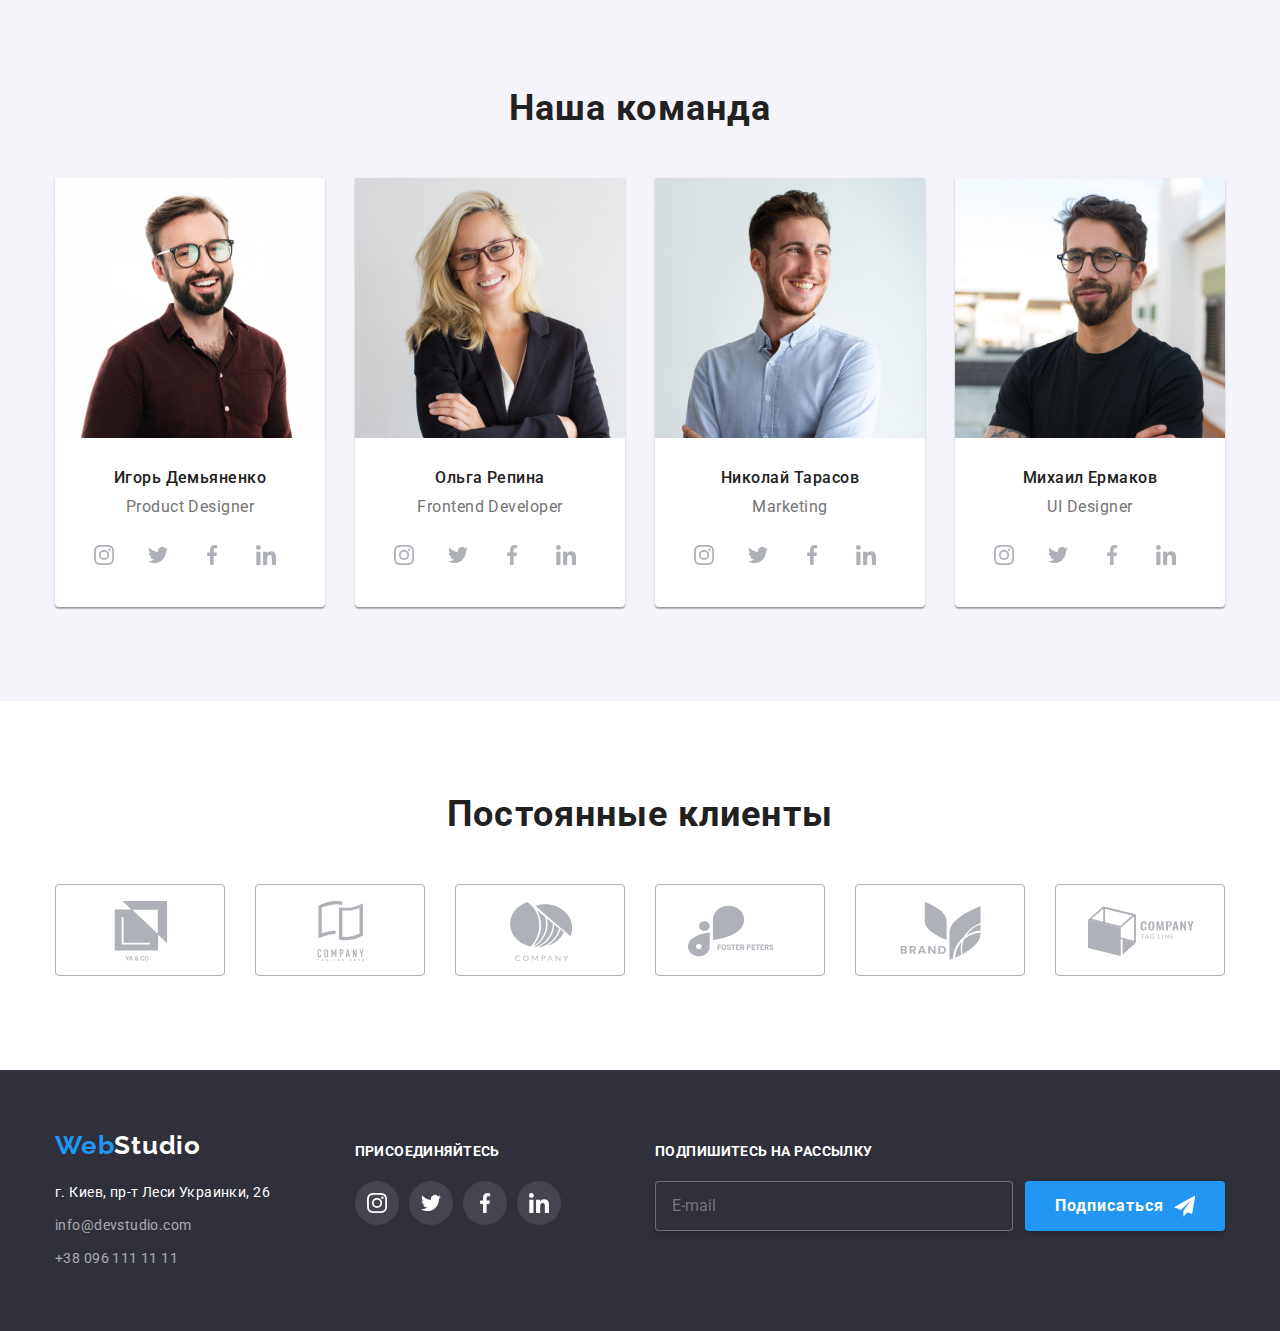
==== commit a859e6fc: "commit on 'main'" ====
--- a/index.html
+++ b/index.html
@@ -62,7 +62,7 @@
         </ul>
 
         
-          
+          <div class="mobile-menu__box">
           <a href="tel:+380961111111" class="mobile-menu__phone-link"> +38 096 111 11 11</a>
           <a href="mailto:info@devstudio.com" class="mobile-menu__mail-link">info@devstudio.com</a>
 
@@ -80,7 +80,8 @@
               <a href="#" class="social-list__link">LinkedIn</a>
             </li>
           </ul>
-        
+          </div>
+          
         </div>
       </div>
     </header>
--- a/css/main.min.css
+++ b/css/main.min.css
@@ -1,3 +1,3 @@
-:root{--primary-text-color: #212121;--secondary-text-color: #757575;--accent-color: #2196f3;--background: #ffffff;--filter-btn-color: #f5f4fa;--main-font: 'Roboto', sans-serif;--logo-font: 'Raleway', sans-serif;--icon: #afb1b8}.visually-hidden{position:absolute;width:1px;height:1px;margin:-1px;border:0;padding:0;clip:rect(0 0 0 0);overflow:hidden}*,*::before,*::after{box-sizing:border-box}h1,h2,h3,h4,h5,h6,p{margin:0}img{display:block;width:100%;height:auto}body{background-color:var(--background);color:var(--primary-text-color);font-family:var(--main-font);margin:0}.list{padding:0;margin:0;list-style:none}@media screen and (min-width: 320px){.section{padding-top:60px;padding-bottom:60px}}@media screen and (min-width: 768px){.section{padding-top:60px;padding-bottom:60px}}@media screen and (min-width: 1200px){.section{padding-top:94px;padding-bottom:94px}}.features-list__text,.team-list__text,.product__info{color:var(--secondary-text-color)}.container{padding-left:15px;padding-right:15px}@media screen and (min-width: 480px){.container{width:480px;margin-left:auto;margin-right:auto}}@media screen and (min-width: 768px){.container{width:768px}}@media screen and (min-width: 1200px){.container{width:1200px}}.logo{color:inherit;font-family:'Raleway', sans-serif;font-weight:700;line-height:1.2;letter-spacing:0.03em;text-decoration:none}@media screen and (min-width: 320px){.logo{font-size:24px}}@media screen and (min-width: 1200px){.logo{font-size:26px}}.footer__logo{color:#ffffff;padding:0}.logo__span{color:var(--accent-color)}.mobile-menu__btn{padding:0;line-height:0;border:none;background-color:transparent;fill:var(--primary-text-color);transition:background-color 250ms cubic-bezier(0.4, 0, 0.2, 1)}.mobile-menu__btn:hover,.mobile-menu__btn:focus{fill:var(--accent-color)}@media screen and (min-width: 768px){.mobile-menu__btn{display:none}}@media screen and (min-width: 1200px){.mobile-menu__btn{display:none}}.mobile-menu{z-index:1;position:absolute;top:0;left:0;width:100%;height:100vh;background:#ffffff;overflow:auto;opacity:0;visibility:hidden;pointer-events:none;transition:opacity 250ms linear,- visibility 250ms linear}@media screen and (min-width: 768px){.mobile-menu{display:none}}@media screen and (min-width: 1200px){.mobile-menu{display:none}}.mobile-menu.is-open{opacity:1;visibility:visible;pointer-events:auto}.mobile-menu__close-btn{position:absolute;top:10px;right:15px;padding:16px 10px 0px 0px;line-height:0;border:none;background-color:transparent;fill:var(--primary-text-color);transition:background-color 250ms cubic-bezier(0.4, 0, 0.2, 1)}.mobile-menu__close-btn:hover,.mobile-menu__close-btn:focus{fill:var(--accent-color)}.mobile-menu__container{position:relative;padding-top:48px;padding-bottom:48px}.mobile-menu__item--link{display:inline-block;text-decoration:none;font-family:'Roboto';font-style:normal;font-weight:500;font-size:40px;line-height:1.2;letter-spacing:0.02em;margin-bottom:32px;color:var(--primary-text-color);transition:background-color 250ms cubic-bezier(0.4, 0, 0.2, 1)}.mobile-menu__item--link:hover,.mobile-menu__item--link:focus{color:var(--accent-color)}.last-link{margin-bottom:306px}.mobile-menu__phone-link{display:inline-block;margin-bottom:32px;font-family:'Roboto';font-style:normal;font-weight:500;font-size:34px;line-height:1.2;text-decoration:none;letter-spacing:0.02em;color:var(--accent-color)}.mobile-menu__mail-link{display:inline-block;margin-bottom:64px;font-family:'Roboto';font-style:normal;font-weight:500;font-size:24px;line-height:1.2;letter-spacing:0.02em;text-decoration:none;color:#757575}.social-list{display:flex}.social-list__link{font-family:'Roboto';font-style:normal;font-weight:500;font-size:18px;line-height:1.2;letter-spacing:0.02em;color:var(--accent-color);text-decoration:none}.social-list__item:not(:last-child){border-right:1px solid rgba(33,33,33,0.2);padding-right:10px;margin-right:10px}.submit__btn,.hero-section__btn,.footer-form__btn{display:flex;align-items:center;text-align:center;letter-spacing:0.06em;color:#FFFFFF;font-family:'Roboto';font-style:normal;font-weight:700;font-size:16px;line-height:1.9;background:var(--accent-color);box-shadow:0px 4px 4px rgba(0,0,0,0.15);border-radius:4px}.submit__btn:hover,.hero-section__btn:hover,.footer-form__btn:hover,.submit__btn:focus,.hero-section__btn:focus,.footer-form__btn:focus{background-color:#188cef}.section-title{margin:0 auto;margin-bottom:30px;font-size:36px;line-height:1.1;text-align:center;letter-spacing:0.03em}@media screen and (min-width: 1200px){.section-title{margin-bottom:50px}}.icon-actions{display:flex}.icon-actions__item{display:block;width:44px;height:44px;padding:12px;margin-right:10px;border-radius:50%;fill:var(--icon);transition:fill 250ms cubic-bezier(0.4, 0, 0.2, 1),background-color 250ms cubic-bezier(0.4, 0, 0.2, 1)}.icon-actions__item:hover,.icon-actions__item:focus{fill:#ffffff;background-color:var(--accent-color)}@media screen and (min-width: 320px){.icon-actions{display:flex;justify-content:center}.icon-actions__item{display:block;width:44px;height:44px;padding:12px;margin-right:10px;border-radius:50%;fill:var(--icon);transition:fill 250ms cubic-bezier(0.4, 0, 0.2, 1),background-color 250ms cubic-bezier(0.4, 0, 0.2, 1)}.icon-actions__item:hover,.icon-actions__item:focus{fill:#ffffff;background-color:var(--accent-color)}}.backdrop{position:fixed;top:0;left:0;width:100%;height:100%;background-color:rgba(0,0,0,0.2);opacity:1;transition:opacity 250ms cubic-bezier(0.4, 0, 0.2, 1)}.backdrop.is-hidden{opacity:0;pointer-events:none}.backdrop.is-hidden .modal{transform:translate(-50%, -50%) scale(0.9)}.modal{position:absolute;top:50%;left:50%;background-color:#ffffff;box-shadow:0px 1px 3px rgba(0,0,0,0.12),0px 1px 1px rgba(0,0,0,0.14),0px 2px 1px rgba(0,0,0,0.2);border-radius:4px;transform:translate(-50%, -50%) scale(1);transition:transform 250ms cubic-bezier(0.4, 0, 0.2, 1)}@media screen and (min-width: 320px){.modal{width:450px;height:609px;padding:8px 8px 571px 412px}}@media screen and (min-width: 1200px){.modal{width:528px;height:581px;padding:8px 8px 543px 490px}}.modal__btn{position:absolute;z-index:1;width:30px;height:30px;background:#ffffff;border:1px solid rgba(0,0,0,0.1);box-sizing:border-box;border-radius:100%}.form__icon--close{width:11px;height:11px;transition:fill 250ms cubic-bezier(0.4, 0, 0.2, 1)}.form__icon--close:hover,.form__icon--close:focus{fill:var(--accent-color)}.form{width:100%;position:absolute;top:0;left:0;bottom:0;padding:40px}.form__title{margin-bottom:12px;font-weight:700;font-size:20px;line-height:1.2;text-align:center;letter-spacing:0.03em;color:var(--primary-text-color)}.form__field{position:relative;display:flex;flex-direction:column}.form__label{margin-bottom:4px;font-family:'Roboto';font-size:12px;line-height:1.2;letter-spacing:0.01em;color:var(--secondary-text-color)}.form__input{margin:0;padding:12px 40px;margin-bottom:10px;border:1px solid rgba(33,33,33,0.2);box-sizing:border-box;border-radius:4px;transition:border 250ms cubic-bezier(0.4, 0, 0.2, 1);font-size:16px}.form__input:hover,.form__input:focus{border:1px solid var(--accent-color);box-sizing:border-box;border-radius:4px}.form__input:hover ~ .form__icon,.form__input:focus ~ .form__icon{fill:var(--accent-color)}.form__icon{position:absolute;top:57%;left:12px;transform:translateY(-57%);transition:fill 250ms cubic-bezier(0.4, 0, 0.2, 1)}.form__textarea{margin:0;padding:12px 16px;margin-bottom:20px;border:1px solid rgba(33,33,33,0.2);box-sizing:border-box;border-radius:4px;resize:none}.form__textarea:hover,.form__textarea:focus{border:1px solid var(--accent-color);box-sizing:border-box;border-radius:4px}.form__textarea::placeholder{color:rgba(117,117,117,0.5);font-size:14px;line-height:1.2;letter-spacing:0.01em}.policy-checkbox__label{display:flex;align-items:center;margin-bottom:30px;letter-spacing:0.03em;color:var(--secondary-text-color)}.policy-checkbox__label::before{content:'';display:inline-block;width:16px;height:15px;margin-right:7px;cursor:pointer;border:#212121 2px solid;border-radius:2px}.policy-checkbox:focus+.policy-checkbox__label::before{width:16px;height:15px;outline:var(--primary-text-color) 1px solid}.policy-checkbox:checked+.policy-checkbox__label::before{width:16px;height:15px;border:#2196F3 2px solid;border-radius:2px;background-image:url("../images/check.svg");background-color:#2196F3;background-size:contain;background-position:center;background-repeat:no-repeat;margin-right:7px;outline:none}@media screen and (min-width: 320px){.policy-checkbox__label{font-size:12px;line-height:1.2}}@media screen and (min-width: 1200px){.policy-checkbox__label{font-size:14px;line-height:1.7;margin-left:11px}}.policy-checkbox__link{color:var(--accent-color);margin:0 auto}.submit__btn{width:200px;height:50px;padding:10px 55px 10px 55px;margin:0 auto;border:none;cursor:pointer;transition:background-color 250ms cubic-bezier(0.4, 0, 0.2, 1),box-shadow 250ms cubic-bezier(0.4, 0, 0.2, 1)}.filter-list{display:flex;justify-content:left;flex-wrap:wrap;margin-bottom:40px}@media screen and (min-width: 768px){.filter-list{margin-bottom:30px;justify-content:center}}@media screen and (min-width: 1200px){.filter-list{margin-bottom:50px}}.filter-list__item{margin-right:8px;margin-bottom:15px}.filter-list__item:last-child{margin-right:0}.filter-list__item:nth-child(n+4){margin-bottom:0}@media screen and (min-width: 768px){.filter-list__item{margin-bottom:0}.filter-list__item:last-child{margin-right:0}}.filter-list__btn{background-color:var(--filter-btn-color);color:var(--primary-text-color);border-radius:4px;padding:6px 22px 6px 22px;border:none;font-family:var(--main-font);font-size:16px;font-weight:500;line-height:1.6;text-align:center;letter-spacing:0.03em;transition:color 250ms cubic-bezier(0.4, 0, 0.2, 1),background-color 250ms cubic-bezier(0.4, 0, 0.2, 1),box-shadsow 250ms cubic-bezier(0.4, 0, 0.2, 1)}.filter-list__btn:hover,.filter-list__btn:focus{background-color:var(--accent-color);color:#ffffff;cursor:pointer;box-shadow:0px 3px 1px rgba(0,0,0,0.1),0px 1px 2px rgba(0,0,0,0.08),0px 2px 2px rgba(0,0,0,0.12)}@media screen and (min-width: 768px){.filter-list__btn{margin-bottom:0}}.site-nav__list{display:none}.contact-list{display:none}.header{border-bottom:1px solid #ececec;background:var(--background);position:relative}@media screen and (min-width: 320px){.header{padding-top:16px;padding-bottom:16px}}@media screen and (min-width: 768px){.header{padding-top:21px;padding-bottom:21px}}@media screen and (min-width: 1200px){.header{padding-top:25px;padding-bottom:25px}}.header-container{display:flex;justify-content:space-between;align-items:center}@media screen and (min-width: 768px){.mobile-menu{display:none}.header .list{font-weight:500;font-size:14px;line-height:1.1;letter-spacing:0.02em}.site-nav__link{color:inherit;text-decoration:none;transition:color 250ms cubic-bezier(0.4, 0, 0.2, 1)}.site-nav__link:hover,.site-nav__link:focus{color:var(--accent-color)}.site-nav__list .site-nav__link{position:relative}.site-nav__link.current::after{content:'';display:block;position:absolute;top:48px;width:100%;height:4px;background:var(--accent-color);border-radius:2px}.header-container,.header-container .site-nav{display:flex;align-items:center}.site-nav__list{display:flex;margin-left:88px}.site-nav__item:not(:last-child){margin-right:50px}.site-nav__link .current{color:var(--accent-color)}.contact-list{display:flex;flex-direction:column;margin-left:auto}.contact-list__item:not(:last-child){margin-left:auto;margin-bottom:10px}.contact-list__link{display:flex;align-items:center;font-size:12px;color:var(--secondary-text-color);fill:var(--secondary-text-color);text-decoration:none;transition:color 250ms cubic-bezier(0.4, 0, 0.2, 1),fill 250ms cubic-bezier(0.4, 0, 0.2, 1)}.contact-list__link:hover,.contact-list__link:focus{color:var(--accent-color);fill:var(--accent-color)}.contact-list__icon{margin-right:8px;width:14px;height:14px}}@media screen and (min-width: 1200px){.site-nav__link.current::after{top:46px}.contact-list{align-items:center;flex-direction:row;margin-left:auto}.contact-list__item:not(:last-child){margin-right:50px;margin-bottom:0}.contact-list__link{display:flex;align-items:center;font-size:14px}.contact-list__icon{margin-right:10px;width:16px;height:16px}}.hero-section{background-color:#2f303a;background-size:cover;background-position:center;background-repeat:no-repeat;padding-top:200px;padding-bottom:200px;text-align:center}@media screen and (min-width: 320px){.hero-section{background-image:linear-gradient(rgba(47,48,58,0.4), rgba(47,48,58,0.4)),url("../images/hero_mobile.jpg")}}@media screen and (min-width: 320px) and (min-device-pixel-ratio: 2), screen and (min-width: 320px) and (-webkit-min-device-pixel-ratio: 2), screen and (min-width: 320px) and (min-resolution: 192dpi), screen and (min-width: 320px) and (min-resolution: 2dppx){.hero-section{background-image:linear-gradient(rgba(47,48,58,0.4), rgba(47,48,58,0.4)),url("../images/hero_mobile@2x.jpg")}}@media screen and (min-width: 768px){.hero-section{background-image:linear-gradient(rgba(47,48,58,0.4), rgba(47,48,58,0.4)),url("../images/hero_tablet.jpg")}}@media screen and (min-width: 768px) and (min-device-pixel-ratio: 2), screen and (min-width: 768px) and (-webkit-min-device-pixel-ratio: 2), screen and (min-width: 768px) and (min-resolution: 192dpi), screen and (min-width: 768px) and (min-resolution: 2dppx){.hero-section{background-image:linear-gradient(rgba(47,48,58,0.4), rgba(47,48,58,0.4)),url("../images/hero_tablet@2x.jpg")}}@media screen and (min-width: 1200px){.hero-section{background-image:linear-gradient(rgba(47,48,58,0.4), rgba(47,48,58,0.4)),url("../images/hero.jpg")}}@media screen and (min-width: 1200px) and (min-device-pixel-ratio: 2), screen and (min-width: 1200px) and (-webkit-min-device-pixel-ratio: 2), screen and (min-width: 1200px) and (min-resolution: 192dpi), screen and (min-width: 1200px) and (min-resolution: 2dppx){.hero-section{background-image:linear-gradient(rgba(47,48,58,0.4), rgba(47,48,58,0.4)),url("../images/hero@2x.jpg")}}@media screen and (min-width: 320px){.hero-section{background-image:linear-gradient(rgba(47,48,58,0.4), rgba(47,48,58,0.4)),url("../images/hero_mobile.jpg")}}@media screen and (min-width: 320px) and (min-device-pixel-ratio: 2), screen and (min-width: 320px) and (-webkit-min-device-pixel-ratio: 2), screen and (min-width: 320px) and (min-resolution: 192dpi), screen and (min-width: 320px) and (min-resolution: 2dppx){.hero-section{background-image:linear-gradient(rgba(47,48,58,0.4), rgba(47,48,58,0.4)),url("../images/hero_mobile@2x.webp")}}@media screen and (min-width: 768px){.hero-section{background-image:linear-gradient(rgba(47,48,58,0.4), rgba(47,48,58,0.4)),url("../images/hero_tablet.jpg")}}@media screen and (min-width: 768px) and (min-device-pixel-ratio: 2), screen and (min-width: 768px) and (-webkit-min-device-pixel-ratio: 2), screen and (min-width: 768px) and (min-resolution: 192dpi), screen and (min-width: 768px) and (min-resolution: 2dppx){.hero-section{background-image:linear-gradient(rgba(47,48,58,0.4), rgba(47,48,58,0.4)),url("../images/hero_tablet@2x.webp")}}@media screen and (min-width: 1200px){.hero-section{background-image:linear-gradient(rgba(47,48,58,0.4), rgba(47,48,58,0.4)),url("../images/hero.jpg")}}@media screen and (min-width: 1200px) and (min-device-pixel-ratio: 2), screen and (min-width: 1200px) and (-webkit-min-device-pixel-ratio: 2), screen and (min-width: 1200px) and (min-resolution: 192dpi), screen and (min-width: 1200px) and (min-resolution: 2dppx){.hero-section{background-image:linear-gradient(rgba(47,48,58,0.4), rgba(47,48,58,0.4)),url("../images/hero@2x.webp")}}.hero-section__title{font-family:'Roboto';font-style:normal;color:#ffffff;font-weight:900;text-align:center;letter-spacing:0.06em;text-transform:uppercase;margin:0 auto;margin-bottom:30px}@media screen and (min-width: 480px){.hero-section__title{width:360px;font-size:26px;line-height:1.6}}@media screen and (min-width: 1200px){.hero-section__title{width:696px;font-size:44px;line-height:1.36}}.hero-section__btn{padding:10px 32px 10px 32px;margin:0 auto;border:none;cursor:pointer;box-shadow:0px 4px 4px rgba(0,0,0,0.15);transition:background-color 250ms cubic-bezier(0.4, 0, 0.2, 1)}@media screen and (min-width: 320px){.features-list{display:block}.features-list__item{margin:0 auto;width:450}.features-list__subtitle{text-align:center;margin-bottom:10px;font-size:14px;font-weight:700;line-height:1.1;letter-spacing:0.03em;text-transform:uppercase}.features-list__text{margin-bottom:30px;font-size:14px;line-height:1.7;letter-spacing:0.03em}.features-list__icon{display:flex;height:120px;background-color:var(--filter-btn-color);border-radius:4px;margin-bottom:30px;justify-content:center;align-items:center}}@media screen and (min-width: 768px){.features-list{display:flex;flex-wrap:wrap;margin-top:-30px;margin-left:-30px}.features-list__item{position:relative;flex-basis:calc(100% / 2 - 30px);margin-left:30px;margin-top:30px;width:354px}.features-list__subtitle{text-align:left}.features-list__icon{width:354px}}@media screen and (min-width: 1200px){.features-list__icon{width:270px}.features-list{display:flex;flex-wrap:nowrap}.features-list__item{width:270px}.features-list__item:last-child{margin-right:0}}.image-list{display:flex}.image-list__item{margin-right:30px;flex-basis:calc(100% / 3);position:relative}.image-list__item:last-child{margin:0 auto}.image-list__text{position:absolute;padding:27px 0px 27px 0px;margin-right:30px;bottom:0;width:100%;color:#ffffff;font-weight:700;background-color:rgba(47,48,58,0.8);line-height:1.2;text-align:center;text-transform:uppercase}@media screen and (min-width: 320px){.services-section{display:none}}@media screen and (min-width: 768px){.services-section{display:none}}@media screen and (min-width: 1200px){.services-section{display:block;padding-top:0px}}@media screen and (min-width: 320px){.team-section{background-color:#f5f4fa}.team-list{display:block}.team-list__item{margin-bottom:30px}.team-list__item:last-child{margin-bottom:0}.card{box-shadow:0px 1px 3px rgba(0,0,0,0.12),0px 1px 1px rgba(0,0,0,0.14),0px 2px 1px rgba(0,0,0,0.2);border-radius:0px 0px 4px 4px;background:#ffffff}.card-content{padding:30px 32px 30px 32px}.team-list__subtitle{margin-bottom:10px;font-weight:500;font-size:16px;line-height:1.2;text-align:center;letter-spacing:0.03em}.team-list__text{font-size:16px;line-height:1.2;text-align:center;letter-spacing:0.03em;margin-bottom:16px}.features-list__text,.team-list__text,.product__info{color:var(--secondary-text-color)}}@media screen and (min-width: 768px){.team-list{display:flex;flex-wrap:wrap;margin-left:-30px}.team-list__item{position:relative;flex-basis:calc(100% / 2 - 30px);margin-left:30px;width:270px}.team-list__item:nth-child(n+3){margin-bottom:0px}}@media screen and (min-width: 1200px){.team-list{display:flex;flex-wrap:nowrap}.team-list__item{flex-basis:calc(100% / 4);width:270px}.team-list__item:nth-child(n+1){margin-bottom:0px}.team-list__item:last-child{margin-right:0;margin-bottom:0}}@media screen and (min-width: 320px){.clients-list{columns:2}.clients-list__item{margin-bottom:30px}.clients-list__item:nth-child(5n+6),.clients-list__item:nth-child(3){margin-bottom:0px}.clients-list__icon{height:92px;border:1px solid var(--icon);border-radius:4px;padding:16px 50px;display:block;fill:var(--icon);transition:fill 250ms cubic-bezier(0.4, 0, 0.2, 1),border 250ms cubic-bezier(0.4, 0, 0.2, 1)}.clients-list__icon:hover,.clients-list__icon:focus{border:1px solid var(--accent-color);fill:var(--accent-color)}}@media screen and (min-width: 768px){.clients-list{display:flex;flex-wrap:wrap;flex-direction:row}.clients-list__item{margin-left:30px;margin-bottom:30px}.clients-list__item:nth-child(n+4){margin-bottom:0}.clients-list__icon{padding:16px 50px}}@media screen and (min-width: 1200px){.clients-list{display:flex;flex-direction:row;flex-wrap:nowrap}.clients-list__item{margin-right:30px;margin-bottom:0;margin-left:0;flex-basis:calc(100% / 6)}.clients-list__item:nth-child(even){margin-left:0px}.clients-list__icon{display:flex;align-items:center;justify-content:center;height:92px;width:170px;border:1px solid var(--icon);border-radius:4px;padding:16px 32px;display:block;fill:var(--icon);transition:fill 250ms cubic-bezier(0.4, 0, 0.2, 1),border 250ms cubic-bezier(0.4, 0, 0.2, 1)}.clients-list__icon:hover,.clients-list__icon:focus{border:1px solid var(--accent-color);fill:var(--accent-color)}}@media screen and (min-width: 320px){.cards-list{display:block}.cards-list__item{position:relative;margin-bottom:30px;transition:box-shadow 250ms cubic-bezier(0.4, 0, 0.2, 1)}.cards-list__item:hover,.cards-list__item:focus{box-shadow:0px 1px 1px rgba(0,0,0,0.12),0px 4px 4px rgba(0,0,0,0.06),1px 4px 6px rgba(0,0,0,0.16)}.cards-list__item:hover .overlay,.cards-list__item:focus .overlay{transform:translateY(0)}.cards-list__item:first-child{margin-top:40px}.product__content{padding:20px 24px 20px 24px;border:1px solid #eeeeee}.product__name{font-weight:700;font-size:18px;line-height:2;letter-spacing:0.06em;margin-bottom:10px}.product__info{line-height:1.8;letter-spacing:0.03em}.cards-list__link{text-decoration:none;color:inherit}.product{position:relative;overflow:hidden}.product .overlay{position:absolute;top:0;left:0;width:100%;height:100%;transform:translateY(100%);background-color:rgba(33,150,243,0.9);transition:transform 250ms cubic-bezier(0.4, 0, 0.2, 1),background-color 250ms cubic-bezier(0.4, 0, 0.2, 1)}.overlay .overlay__text{font-size:18px;line-height:1.5;letter-spacing:0.03em;margin:63px 24px;color:#ffffff}}@media screen and (min-width: 768px){.cards-list{display:flex;flex-wrap:wrap;margin-left:-30px}.cards-list__item{position:relative;flex-basis:calc(100% / 2 - 30px);margin-left:30px}.cards-list__item:first-child{margin-top:0px}.cards-list__link{display:flex;flex-direction:column;height:100%}.product__content{flex-grow:1}}@media screen and (min-width: 1200px){.cards-list{display:flex;flex-direction:row;flex-wrap:wrap;margin-left:-30px}.cards-list__item{position:relative;flex-basis:calc(100% / 3 - 30px)}}.footer{background-color:#2f303a;padding:60px 0px 60px 0px;display:flex}@media screen and (min-width: 320px){.footer-info{display:flex;flex-direction:column;text-align:center;margin-bottom:60px}}@media screen and (min-width: 768px){.footer-info{margin-right:165px;margin-bottom:0px}}@media screen and (min-width: 1200px){.footer-info{text-align:left;margin-right:0}}.footer-info__link{font-size:14px;line-height:1.7;letter-spacing:0.03em;color:rgba(255,255,255,0.6);text-decoration:none;display:block;margin-top:9px;transition:color 250ms cubic-bezier(0.4, 0, 0.2, 1),fill 250ms cubic-bezier(0.4, 0, 0.2, 1)}.footer-info__link:hover,.footer-info__link:focus{color:var(--accent-color);fill:var(--accent-color)}.footer-info__address{margin:20px 0px 0px 0px;color:#ffffff;font-style:normal;font-size:14px;line-height:1.7;letter-spacing:0.03em}.footer-container,.footer-actions{display:flex}@media screen and (min-width: 320px){.footer-container,.footer-actions{display:block}}@media screen and (min-width: 768px){.footer-container,.footer-actions{display:flex;flex-wrap:wrap;justify-content:center}}@media screen and (min-width: 320px){.footer-join{text-align:center}}@media screen and (min-width: 768){.footer-join{margin-top:0;margin-left:165px}}@media screen and (min-width: 1200px){.footer-join{margin-top:12px;margin-left:auto}}.footer-join__join,.footer-form__join{font-weight:700px;text-transform:uppercase;color:#ffffff;font-size:14px;line-height:1.2;letter-spacing:0.03em}.icon-actions__item.footer-icon{width:44px;height:44px;border-radius:50%;margin-top:20px;padding:12px;fill:#ffffff;background-color:rgba(255,255,255,0.1)}.icon-actions__item.footer-icon:not(:last-child){margin-right:10px}.icon-actions__item.footer-icon:hover,.icon-actions__item.footer-icon:focus{fill:#ffffff;background-color:var(--accent-color)}@media screen and (min-width: 320px){.footer-form{margin-top:60px;text-align:center}}@media screen and (min-width: 1200px){.footer-form{position:relative;margin-top:12px;margin-left:auto}}@media screen and (min-width: 320px){.footer-form__form{display:flex;flex-wrap:wrap;justify-content:center}}@media screen and (min-width: 768px){.footer-form__form{display:flex;flex-direction:column;align-items:center}}@media screen and (min-width: 1200px){.footer-form__form{display:flex;flex-direction:row}}@media screen and (min-width: 320px){.footer-form__input{width:100%;margin-top:20px;padding:15px 16px;border:1px solid rgba(255,255,255,0.3);box-sizing:border-box;filter:drop-shadow(0px 4px 4px rgba(0,0,0,0.15));background:#2F303A;border-radius:4px}}@media screen and (min-width: 768px){.footer-form__input{width:450px}}@media screen and (min-width: 1200px){.footer-form__input{width:358px;margin:20px 12px 0px 0px}}.footer-form__btn{width:200px;height:50px;margin-top:20px;padding:10px 30px 10px 30px;border:none;cursor:pointer;transition:background-color 250ms cubic-bezier(0.4, 0, 0.2, 1),box-shadow 250ms cubic-bezier(0.4, 0, 0.2, 1)}.footer-form__icon{margin-left:10px;fill:#ffffff}
+:root{--primary-text-color: #212121;--secondary-text-color: #757575;--accent-color: #2196f3;--background: #ffffff;--filter-btn-color: #f5f4fa;--main-font: 'Roboto', sans-serif;--logo-font: 'Raleway', sans-serif;--icon: #afb1b8}.visually-hidden{position:absolute;width:1px;height:1px;margin:-1px;border:0;padding:0;clip:rect(0 0 0 0);overflow:hidden}*,*::before,*::after{box-sizing:border-box}h1,h2,h3,h4,h5,h6,p{margin:0}img{display:block;width:100%;height:auto}body{background-color:var(--background);color:var(--primary-text-color);font-family:var(--main-font);margin:0}.list{padding:0;margin:0;list-style:none}@media screen and (min-width: 320px){.section{padding-top:60px;padding-bottom:60px}}@media screen and (min-width: 768px){.section{padding-top:60px;padding-bottom:60px}}@media screen and (min-width: 1200px){.section{padding-top:94px;padding-bottom:94px}}.features-list__text,.team-list__text,.product__info{color:var(--secondary-text-color)}.container{padding-left:15px;padding-right:15px}@media screen and (min-width: 480px){.container{width:480px;margin-left:auto;margin-right:auto}}@media screen and (min-width: 768px){.container{width:768px}}@media screen and (min-width: 1200px){.container{width:1200px}}.logo{color:inherit;font-family:'Raleway', sans-serif;font-weight:700;line-height:1.2;letter-spacing:0.03em;text-decoration:none}@media screen and (min-width: 320px){.logo{font-size:24px}}@media screen and (min-width: 1200px){.logo{font-size:26px}}.footer__logo{color:#ffffff;padding:0}.logo__span{color:var(--accent-color)}.mobile-menu__btn{padding:0;line-height:0;border:none;background-color:transparent;fill:var(--primary-text-color);transition:background-color 250ms cubic-bezier(0.4, 0, 0.2, 1)}.mobile-menu__btn:hover,.mobile-menu__btn:focus{fill:var(--accent-color)}@media screen and (min-width: 768px){.mobile-menu__btn{display:none}}@media screen and (min-width: 1200px){.mobile-menu__btn{display:none}}.mobile-menu{position:fixed;top:0;left:0;z-index:1;width:100%;height:100vh;background:#ffffff;overflow:auto;opacity:0;visibility:hidden;pointer-events:none;transition:opacity 250ms linear,+ visibility 250ms linear}@media screen and (min-width: 768px){.mobile-menu{display:none}}@media screen and (min-width: 1200px){.mobile-menu{display:none}}.mobile-menu.is-open{opacity:1;visibility:visible;pointer-events:auto}.mobile-menu__close-btn{position:absolute;top:10px;right:15px;padding:16px 10px 0px 0px;line-height:0;border:none;background-color:transparent;fill:var(--primary-text-color);transition:background-color 250ms cubic-bezier(0.4, 0, 0.2, 1)}.mobile-menu__close-btn:hover,.mobile-menu__close-btn:focus{fill:var(--accent-color)}.mobile-menu__container{position:relative;padding-top:48px;padding-bottom:48px}.mobile-menu__item--link{display:inline-block;text-decoration:none;font-family:'Roboto';font-style:normal;font-weight:500;font-size:40px;line-height:1.2;letter-spacing:0.02em;margin-bottom:32px;color:var(--primary-text-color);transition:background-color 250ms cubic-bezier(0.4, 0, 0.2, 1)}.mobile-menu__item--link:hover,.mobile-menu__item--link:focus{color:var(--accent-color)}.last-link{margin-bottom:306px}.mobile-menu__box{position:sticky;bottom:0}.mobile-menu__phone-link{display:inline-block;margin-bottom:32px;font-family:'Roboto';font-style:normal;font-weight:500;font-size:34px;line-height:1.2;text-decoration:none;letter-spacing:0.02em;color:var(--accent-color)}.mobile-menu__mail-link{display:inline-block;margin-bottom:64px;font-family:'Roboto';font-style:normal;font-weight:500;font-size:24px;line-height:1.2;letter-spacing:0.02em;text-decoration:none;color:#757575}.social-list{display:flex}.social-list__link{font-family:'Roboto';font-style:normal;font-weight:500;font-size:18px;line-height:1.2;letter-spacing:0.02em;color:var(--accent-color);text-decoration:none}.social-list__item:not(:last-child){border-right:1px solid rgba(33,33,33,0.2);padding-right:10px;margin-right:10px}.submit__btn,.hero-section__btn,.footer-form__btn{display:flex;align-items:center;text-align:center;letter-spacing:0.06em;color:#FFFFFF;font-family:'Roboto';font-style:normal;font-weight:700;font-size:16px;line-height:1.9;background:var(--accent-color);box-shadow:0px 4px 4px rgba(0,0,0,0.15);border-radius:4px}.submit__btn:hover,.hero-section__btn:hover,.footer-form__btn:hover,.submit__btn:focus,.hero-section__btn:focus,.footer-form__btn:focus{background-color:#188cef}.section-title{margin:0 auto;margin-bottom:30px;font-size:28px;line-height:1.1;text-align:center;letter-spacing:0.03em}@media screen and (min-width: 1200px){.section-title{margin-bottom:50px;font-size:36px}}.icon-actions{display:flex}.icon-actions__item{display:block;width:44px;height:44px;padding:12px;margin-right:10px;border-radius:50%;fill:var(--icon);transition:fill 250ms cubic-bezier(0.4, 0, 0.2, 1),background-color 250ms cubic-bezier(0.4, 0, 0.2, 1)}.icon-actions__item:hover,.icon-actions__item:focus{fill:#ffffff;background-color:var(--accent-color)}@media screen and (min-width: 320px){.icon-actions{display:flex;justify-content:center}.icon-actions__item{display:block;width:44px;height:44px;padding:12px;margin-right:10px;border-radius:50%;fill:var(--icon);transition:fill 250ms cubic-bezier(0.4, 0, 0.2, 1),background-color 250ms cubic-bezier(0.4, 0, 0.2, 1)}.icon-actions__item:hover,.icon-actions__item:focus{fill:#ffffff;background-color:var(--accent-color)}}.backdrop{position:fixed;top:0;left:0;width:100%;height:100%;background-color:rgba(0,0,0,0.2);opacity:1;transition:opacity 250ms cubic-bezier(0.4, 0, 0.2, 1)}.backdrop.is-hidden{opacity:0;pointer-events:none}.backdrop.is-hidden .modal{transform:translate(-50%, -50%) scale(0.9)}.modal{position:absolute;top:50%;left:50%;background-color:#ffffff;box-shadow:0px 1px 3px rgba(0,0,0,0.12),0px 1px 1px rgba(0,0,0,0.14),0px 2px 1px rgba(0,0,0,0.2);border-radius:4px;transform:translate(-50%, -50%) scale(1);transition:transform 250ms cubic-bezier(0.4, 0, 0.2, 1)}@media screen and (min-width: 320px){.modal{width:450px;height:609px;padding:8px 8px 571px 412px}}@media screen and (min-width: 1200px){.modal{width:528px;height:581px;padding:8px 8px 543px 490px}}.modal__btn{position:absolute;z-index:1;width:30px;height:30px;background:#ffffff;border:1px solid rgba(0,0,0,0.1);box-sizing:border-box;border-radius:100%}.form__icon--close{width:11px;height:11px;transition:fill 250ms cubic-bezier(0.4, 0, 0.2, 1)}.form__icon--close:hover,.form__icon--close:focus{fill:var(--accent-color)}.form{width:100%;position:absolute;top:0;left:0;bottom:0;padding:40px}.form__title{margin-bottom:12px;font-weight:700;font-size:20px;line-height:1.2;text-align:center;letter-spacing:0.03em;color:var(--primary-text-color)}.form__field{position:relative;display:flex;flex-direction:column}.form__label{margin-bottom:4px;font-family:'Roboto';font-size:12px;line-height:1.2;letter-spacing:0.01em;color:var(--secondary-text-color)}.form__input{margin:0;padding:12px 40px;margin-bottom:10px;border:1px solid rgba(33,33,33,0.2);box-sizing:border-box;border-radius:4px;transition:border 250ms cubic-bezier(0.4, 0, 0.2, 1);font-size:16px}.form__input:hover,.form__input:focus{border:1px solid var(--accent-color);box-sizing:border-box;border-radius:4px}.form__input:hover ~ .form__icon,.form__input:focus ~ .form__icon{fill:var(--accent-color)}.form__icon{position:absolute;top:57%;left:12px;transform:translateY(-57%);transition:fill 250ms cubic-bezier(0.4, 0, 0.2, 1)}.form__textarea{margin:0;padding:12px 16px;margin-bottom:20px;border:1px solid rgba(33,33,33,0.2);box-sizing:border-box;border-radius:4px;resize:none}.form__textarea:hover,.form__textarea:focus{border:1px solid var(--accent-color);box-sizing:border-box;border-radius:4px}.form__textarea::placeholder{color:rgba(117,117,117,0.5);font-size:14px;line-height:1.2;letter-spacing:0.01em}.policy-checkbox__label{display:flex;align-items:center;margin-bottom:30px;letter-spacing:0.03em;color:var(--secondary-text-color)}.policy-checkbox__label::before{content:'';display:inline-block;width:16px;height:15px;margin-right:7px;cursor:pointer;border:#212121 2px solid;border-radius:2px}.policy-checkbox:focus+.policy-checkbox__label::before{width:16px;height:15px;outline:var(--primary-text-color) 1px solid}.policy-checkbox:checked+.policy-checkbox__label::before{width:16px;height:15px;border:#2196F3 2px solid;border-radius:2px;background-image:url("../images/check.svg");background-color:#2196F3;background-size:contain;background-position:center;background-repeat:no-repeat;margin-right:7px;outline:none}@media screen and (min-width: 320px){.policy-checkbox__label{font-size:12px;line-height:1.2}}@media screen and (min-width: 1200px){.policy-checkbox__label{font-size:14px;line-height:1.7;margin-left:11px}}.policy-checkbox__link{color:var(--accent-color);margin:0 auto}.submit__btn{width:200px;height:50px;padding:10px 55px 10px 55px;margin:0 auto;border:none;cursor:pointer;transition:background-color 250ms cubic-bezier(0.4, 0, 0.2, 1),box-shadow 250ms cubic-bezier(0.4, 0, 0.2, 1)}.filter-list{display:flex;justify-content:left;flex-wrap:wrap;margin-bottom:40px}@media screen and (min-width: 768px){.filter-list{margin-bottom:30px;justify-content:center}}@media screen and (min-width: 1200px){.filter-list{margin-bottom:50px}}.filter-list__item{margin-right:8px;margin-bottom:15px}.filter-list__item:last-child{margin-right:0}.filter-list__item:nth-child(n+4){margin-bottom:0}@media screen and (min-width: 768px){.filter-list__item{margin-bottom:0}.filter-list__item:last-child{margin-right:0}}.filter-list__btn{background-color:var(--filter-btn-color);color:var(--primary-text-color);border-radius:4px;padding:6px 22px 6px 22px;border:none;font-family:var(--main-font);font-size:16px;font-weight:500;line-height:1.6;text-align:center;letter-spacing:0.03em;transition:color 250ms cubic-bezier(0.4, 0, 0.2, 1),background-color 250ms cubic-bezier(0.4, 0, 0.2, 1),box-shadsow 250ms cubic-bezier(0.4, 0, 0.2, 1)}.filter-list__btn:hover,.filter-list__btn:focus{background-color:var(--accent-color);color:#ffffff;cursor:pointer;box-shadow:0px 3px 1px rgba(0,0,0,0.1),0px 1px 2px rgba(0,0,0,0.08),0px 2px 2px rgba(0,0,0,0.12)}@media screen and (min-width: 768px){.filter-list__btn{margin-bottom:0}}.site-nav__list{display:none}.contact-list{display:none}.header{border-bottom:1px solid #ececec;background:var(--background);position:relative}@media screen and (min-width: 320px){.header{padding-top:16px;padding-bottom:16px}}@media screen and (min-width: 768px){.header{padding-top:21px;padding-bottom:21px}}@media screen and (min-width: 1200px){.header{padding-top:25px;padding-bottom:25px}}.header-container{display:flex;justify-content:space-between;align-items:center}@media screen and (min-width: 768px){.mobile-menu{display:none}.header .list{font-weight:500;font-size:14px;line-height:1.1;letter-spacing:0.02em}.site-nav__link{color:inherit;text-decoration:none;transition:color 250ms cubic-bezier(0.4, 0, 0.2, 1)}.site-nav__link:hover,.site-nav__link:focus{color:var(--accent-color)}.site-nav__list .site-nav__link{position:relative}.site-nav__link.current::after{content:'';display:block;position:absolute;top:48px;width:100%;height:4px;background:var(--accent-color);border-radius:2px}.header-container,.header-container .site-nav{display:flex;align-items:center}.site-nav__list{display:flex;margin-left:88px}.site-nav__item:not(:last-child){margin-right:50px}.site-nav__link .current{color:var(--accent-color)}.contact-list{display:flex;flex-direction:column;margin-left:auto}.contact-list__item:not(:last-child){margin-left:auto;margin-bottom:10px}.contact-list__link{display:flex;align-items:center;font-size:12px;color:var(--secondary-text-color);fill:var(--secondary-text-color);text-decoration:none;transition:color 250ms cubic-bezier(0.4, 0, 0.2, 1),fill 250ms cubic-bezier(0.4, 0, 0.2, 1)}.contact-list__link:hover,.contact-list__link:focus{color:var(--accent-color);fill:var(--accent-color)}.contact-list__icon{margin-right:8px;width:14px;height:14px}}@media screen and (min-width: 1200px){.site-nav__link.current::after{top:46px}.contact-list{align-items:center;flex-direction:row;margin-left:auto}.contact-list__item:not(:last-child){margin-right:50px;margin-bottom:0}.contact-list__link{display:flex;align-items:center;font-size:14px}.contact-list__icon{margin-right:10px;width:16px;height:16px}}.hero-section{background-color:#2f303a;background-size:cover;background-position:center;background-repeat:no-repeat;padding-top:118px;padding-bottom:118px;text-align:center}@media screen and (min-width: 320px){.hero-section{background-image:linear-gradient(rgba(47,48,58,0.4), rgba(47,48,58,0.4)),url("../images/hero_mobile.jpg")}}@media screen and (min-width: 320px) and (min-device-pixel-ratio: 2), screen and (min-width: 320px) and (-webkit-min-device-pixel-ratio: 2), screen and (min-width: 320px) and (min-resolution: 192dpi), screen and (min-width: 320px) and (min-resolution: 2dppx){.hero-section{background-image:linear-gradient(rgba(47,48,58,0.4), rgba(47,48,58,0.4)),url("../images/hero_mobile@2x.jpg")}}@media screen and (min-width: 768px){.hero-section{background-image:linear-gradient(rgba(47,48,58,0.4), rgba(47,48,58,0.4)),url("../images/hero_tablet.jpg")}}@media screen and (min-width: 768px) and (min-device-pixel-ratio: 2), screen and (min-width: 768px) and (-webkit-min-device-pixel-ratio: 2), screen and (min-width: 768px) and (min-resolution: 192dpi), screen and (min-width: 768px) and (min-resolution: 2dppx){.hero-section{background-image:linear-gradient(rgba(47,48,58,0.4), rgba(47,48,58,0.4)),url("../images/hero_tablet@2x.jpg")}}@media screen and (min-width: 1200px){.hero-section{padding-top:200px;padding-bottom:200px;background-image:linear-gradient(rgba(47,48,58,0.4), rgba(47,48,58,0.4)),url("../images/hero.jpg")}}@media screen and (min-width: 1200px) and (min-device-pixel-ratio: 2), screen and (min-width: 1200px) and (-webkit-min-device-pixel-ratio: 2), screen and (min-width: 1200px) and (min-resolution: 192dpi), screen and (min-width: 1200px) and (min-resolution: 2dppx){.hero-section{background-image:linear-gradient(rgba(47,48,58,0.4), rgba(47,48,58,0.4)),url("../images/hero@2x.jpg")}}@media screen and (min-width: 320px){.hero-section{background-image:linear-gradient(rgba(47,48,58,0.4), rgba(47,48,58,0.4)),url("../images/hero_mobile.jpg")}}@media screen and (min-width: 320px) and (min-device-pixel-ratio: 2), screen and (min-width: 320px) and (-webkit-min-device-pixel-ratio: 2), screen and (min-width: 320px) and (min-resolution: 192dpi), screen and (min-width: 320px) and (min-resolution: 2dppx){.hero-section{background-image:linear-gradient(rgba(47,48,58,0.4), rgba(47,48,58,0.4)),url("../images/hero_mobile@2x.webp")}}@media screen and (min-width: 768px){.hero-section{background-image:linear-gradient(rgba(47,48,58,0.4), rgba(47,48,58,0.4)),url("../images/hero_tablet.jpg")}}@media screen and (min-width: 768px) and (min-device-pixel-ratio: 2), screen and (min-width: 768px) and (-webkit-min-device-pixel-ratio: 2), screen and (min-width: 768px) and (min-resolution: 192dpi), screen and (min-width: 768px) and (min-resolution: 2dppx){.hero-section{background-image:linear-gradient(rgba(47,48,58,0.4), rgba(47,48,58,0.4)),url("../images/hero_tablet@2x.webp")}}@media screen and (min-width: 1200px){.hero-section{padding-top:200px;padding-bottom:200px;background-image:linear-gradient(rgba(47,48,58,0.4), rgba(47,48,58,0.4)),url("../images/hero.jpg")}}@media screen and (min-width: 1200px) and (min-device-pixel-ratio: 2), screen and (min-width: 1200px) and (-webkit-min-device-pixel-ratio: 2), screen and (min-width: 1200px) and (min-resolution: 192dpi), screen and (min-width: 1200px) and (min-resolution: 2dppx){.hero-section{background-image:linear-gradient(rgba(47,48,58,0.4), rgba(47,48,58,0.4)),url("../images/hero@2x.webp")}}.hero-section__title{font-family:'Roboto';font-style:normal;color:#ffffff;font-weight:900;text-align:center;letter-spacing:0.06em;text-transform:uppercase;margin:0 auto;margin-bottom:30px}@media screen and (min-width: 480px){.hero-section__title{width:360px;font-size:26px;line-height:1.6}}@media screen and (min-width: 1200px){.hero-section__title{width:696px;font-size:44px;line-height:1.36}}.hero-section__btn{padding:10px 32px 10px 32px;margin:0 auto;border:none;cursor:pointer;box-shadow:0px 4px 4px rgba(0,0,0,0.15);transition:background-color 250ms cubic-bezier(0.4, 0, 0.2, 1)}@media screen and (min-width: 320px){.features-list{display:block}.features-list__item{margin:0 auto;width:450}.features-list__subtitle{text-align:center;margin-bottom:10px;font-size:14px;font-weight:700;line-height:1.1;letter-spacing:0.03em;text-transform:uppercase}.features-list__text{margin-bottom:30px;font-size:14px;line-height:1.7;letter-spacing:0.03em}.features-list__icon{display:flex;height:120px;background-color:var(--filter-btn-color);border-radius:4px;margin-bottom:30px;justify-content:center;align-items:center}}@media screen and (min-width: 768px){.features-list{display:flex;flex-wrap:wrap;margin-top:-30px;margin-left:-30px}.features-list__item{position:relative;flex-basis:calc(100% / 2 - 30px);margin-left:30px;margin-top:30px;width:354px}.features-list__subtitle{text-align:left}.features-list__icon{width:354px}}@media screen and (min-width: 1200px){.features-list__icon{width:270px}.features-list{display:flex;flex-wrap:nowrap}.features-list__item{width:270px}.features-list__item:last-child{margin-right:0}.features-list__text{margin-bottom:0px}}.image-list{display:flex}.image-list__item{margin-right:30px;flex-basis:calc(100% / 3);position:relative}.image-list__item:last-child{margin:0 auto}.image-list__text{position:absolute;padding:27px 0px 27px 0px;margin-right:30px;bottom:0;width:100%;color:#ffffff;font-weight:700;background-color:rgba(47,48,58,0.8);line-height:1.2;text-align:center;text-transform:uppercase}@media screen and (min-width: 320px){.services-section{display:none}}@media screen and (min-width: 768px){.services-section{display:none}}@media screen and (min-width: 1200px){.services-section{display:block;padding-top:0px}}@media screen and (min-width: 320px){.team-section{background-color:#f5f4fa}.team-list{display:block}.team-list__item{margin-bottom:30px}.team-list__item:last-child{margin-bottom:0}.card{box-shadow:0px 1px 3px rgba(0,0,0,0.12),0px 1px 1px rgba(0,0,0,0.14),0px 2px 1px rgba(0,0,0,0.2);border-radius:0px 0px 4px 4px;background:#ffffff}.card-content{padding:30px 32px 30px 32px}.team-list__subtitle{margin-bottom:10px;font-weight:500;font-size:16px;line-height:1.2;text-align:center;letter-spacing:0.03em}.team-list__text{font-size:16px;line-height:1.2;text-align:center;letter-spacing:0.03em;margin-bottom:16px}.features-list__text,.team-list__text,.product__info{color:var(--secondary-text-color)}}@media screen and (min-width: 768px){.team-list{display:flex;flex-wrap:wrap;margin-left:-30px}.team-list__item{position:relative;flex-basis:calc(100% / 2 - 30px);margin-left:30px;width:270px}.team-list__item:nth-child(n+3){margin-bottom:0px}}@media screen and (min-width: 1200px){.team-list{display:flex;flex-wrap:nowrap}.team-list__item{flex-basis:calc(100% / 4);width:270px}.team-list__item:nth-child(n+1){margin-bottom:0px}.team-list__item:last-child{margin-right:0;margin-bottom:0}}@media screen and (min-width: 320px){.clients-list{display:flex;flex-wrap:wrap;justify-content:center}.clients-list__item{margin-bottom:30px;margin-left:30px;width:calc((100% - 2 * 30px) / 2)}.clients-list__item:nth-child(odd){margin-left:0px}.clients-list__item:nth-child(6),.clients-list__item:nth-child(5){margin-bottom:0px}.clients-list__icon{height:92px;border:1px solid var(--icon);border-radius:4px;padding:16px 50px;display:block;fill:var(--icon);transition:fill 250ms cubic-bezier(0.4, 0, 0.2, 1),border 250ms cubic-bezier(0.4, 0, 0.2, 1)}.clients-list__icon:hover,.clients-list__icon:focus{border:1px solid var(--accent-color);fill:var(--accent-color)}}@media screen and (min-width: 768px){.clients-list{display:flex;flex-wrap:wrap}.clients-list__item{width:calc((100% - 3 * 30px) / 3)}.clients-list__item:nth-child(odd){margin-left:30px}.clients-list__item:nth-child(n+4){margin-bottom:0}.clients-list__icon{padding:16px 50px}}@media screen and (min-width: 1200px){.clients-list{display:flex;flex-direction:row;flex-wrap:nowrap}.clients-list__item{width:calc((100% - 6 * 30px) / 6);margin-bottom:0;flex-basis:calc(100% / 6)}.clients-list__item:first-child{margin-left:0px}.clients-list__icon{display:flex;align-items:center;justify-content:center;height:92px;border:1px solid var(--icon);border-radius:4px;padding:16px 32px;display:block;fill:var(--icon);transition:fill 250ms cubic-bezier(0.4, 0, 0.2, 1),border 250ms cubic-bezier(0.4, 0, 0.2, 1)}.clients-list__icon:hover,.clients-list__icon:focus{border:1px solid var(--accent-color);fill:var(--accent-color)}}@media screen and (min-width: 320px){.cards-list{display:block}.cards-list__item{position:relative;margin-bottom:30px;transition:box-shadow 250ms cubic-bezier(0.4, 0, 0.2, 1)}.cards-list__item:hover,.cards-list__item:focus{box-shadow:0px 1px 1px rgba(0,0,0,0.12),0px 4px 4px rgba(0,0,0,0.06),1px 4px 6px rgba(0,0,0,0.16)}.cards-list__item:hover .overlay,.cards-list__item:focus .overlay{transform:translateY(0)}.cards-list__item:first-child{margin-top:40px}.product__content{padding:20px 24px 20px 24px;border:1px solid #eeeeee}.product__name{font-weight:700;font-size:18px;line-height:2;letter-spacing:0.06em;margin-bottom:10px}.product__info{line-height:1.8;letter-spacing:0.03em}.cards-list__link{text-decoration:none;color:inherit}.product{position:relative;overflow:hidden}.product .overlay{position:absolute;top:0;left:0;width:100%;height:100%;transform:translateY(100%);background-color:rgba(33,150,243,0.9);transition:transform 250ms cubic-bezier(0.4, 0, 0.2, 1),background-color 250ms cubic-bezier(0.4, 0, 0.2, 1)}.overlay .overlay__text{font-size:18px;line-height:1.5;letter-spacing:0.03em;margin:63px 24px;color:#ffffff}}@media screen and (min-width: 768px){.cards-list{display:flex;flex-wrap:wrap;margin-left:-30px}.cards-list__item{position:relative;flex-basis:calc(100% / 2 - 30px);margin-left:30px}.cards-list__item:first-child{margin-top:0px}.cards-list__link{display:flex;flex-direction:column;height:100%}.product__content{flex-grow:1}}@media screen and (min-width: 1200px){.cards-list{display:flex;flex-direction:row;flex-wrap:wrap;margin-left:-30px}.cards-list__item{position:relative;flex-basis:calc(100% / 3 - 30px)}}.footer{background-color:#2f303a;padding:60px 0px 60px 0px;display:flex}@media screen and (min-width: 320px){.footer-info{display:flex;flex-direction:column;text-align:center;margin-bottom:60px}}@media screen and (min-width: 768px){.footer-info{margin-right:165px;margin-bottom:0px}}@media screen and (min-width: 1200px){.footer-info{text-align:left;margin-right:0}}.footer-info__link{font-size:14px;line-height:1.7;letter-spacing:0.03em;color:rgba(255,255,255,0.6);text-decoration:none;display:block;margin-top:9px;transition:color 250ms cubic-bezier(0.4, 0, 0.2, 1),fill 250ms cubic-bezier(0.4, 0, 0.2, 1)}.footer-info__link:hover,.footer-info__link:focus{color:var(--accent-color);fill:var(--accent-color)}.footer-info__address{margin:20px 0px 0px 0px;color:#ffffff;font-style:normal;font-size:14px;line-height:1.7;letter-spacing:0.03em}.footer-container,.footer-actions{display:flex}@media screen and (min-width: 320px){.footer-container,.footer-actions{display:block}}@media screen and (min-width: 768px){.footer-container,.footer-actions{display:flex;flex-wrap:wrap;justify-content:center}}@media screen and (min-width: 320px){.footer-join{text-align:center}}@media screen and (min-width: 768){.footer-join{margin-top:0;margin-left:165px}}@media screen and (min-width: 1200px){.footer-join{margin-top:12px;margin-left:auto;text-align:left}}.footer-join__join,.footer-form__join{font-weight:700px;text-transform:uppercase;color:#ffffff;font-size:14px;line-height:1.2;letter-spacing:0.03em}.icon-actions__item.footer-icon{width:44px;height:44px;border-radius:50%;margin-top:20px;padding:12px;fill:#ffffff;background-color:rgba(255,255,255,0.1)}.icon-actions__item.footer-icon:not(:last-child){margin-right:10px}.icon-actions__item.footer-icon:hover,.icon-actions__item.footer-icon:focus{fill:#ffffff;background-color:var(--accent-color)}@media screen and (min-width: 320px){.footer-form{margin-top:60px;text-align:center}}@media screen and (min-width: 1200px){.footer-form{position:relative;margin-top:12px;margin-left:auto;text-align:left}}@media screen and (min-width: 320px){.footer-form__form{display:flex;flex-wrap:wrap;justify-content:center}}@media screen and (min-width: 768px){.footer-form__form{display:flex;flex-direction:column;align-items:center}}@media screen and (min-width: 1200px){.footer-form__form{display:flex;flex-direction:row}}@media screen and (min-width: 320px){.footer-form__input{width:100%;margin-top:20px;padding:15px 16px;border:1px solid rgba(255,255,255,0.3);box-sizing:border-box;filter:drop-shadow(0px 4px 4px rgba(0,0,0,0.15));background:#2F303A;border-radius:4px}}@media screen and (min-width: 768px){.footer-form__input{width:450px}}@media screen and (min-width: 1200px){.footer-form__input{width:358px;margin:20px 12px 0px 0px}}.footer-form__btn{width:200px;height:50px;margin-top:20px;padding:10px 30px 10px 30px;border:none;cursor:pointer;transition:background-color 250ms cubic-bezier(0.4, 0, 0.2, 1),box-shadow 250ms cubic-bezier(0.4, 0, 0.2, 1)}.footer-form__icon{margin-left:10px;fill:#ffffff}
 /*# sourceMappingURL=main.min.css.map */